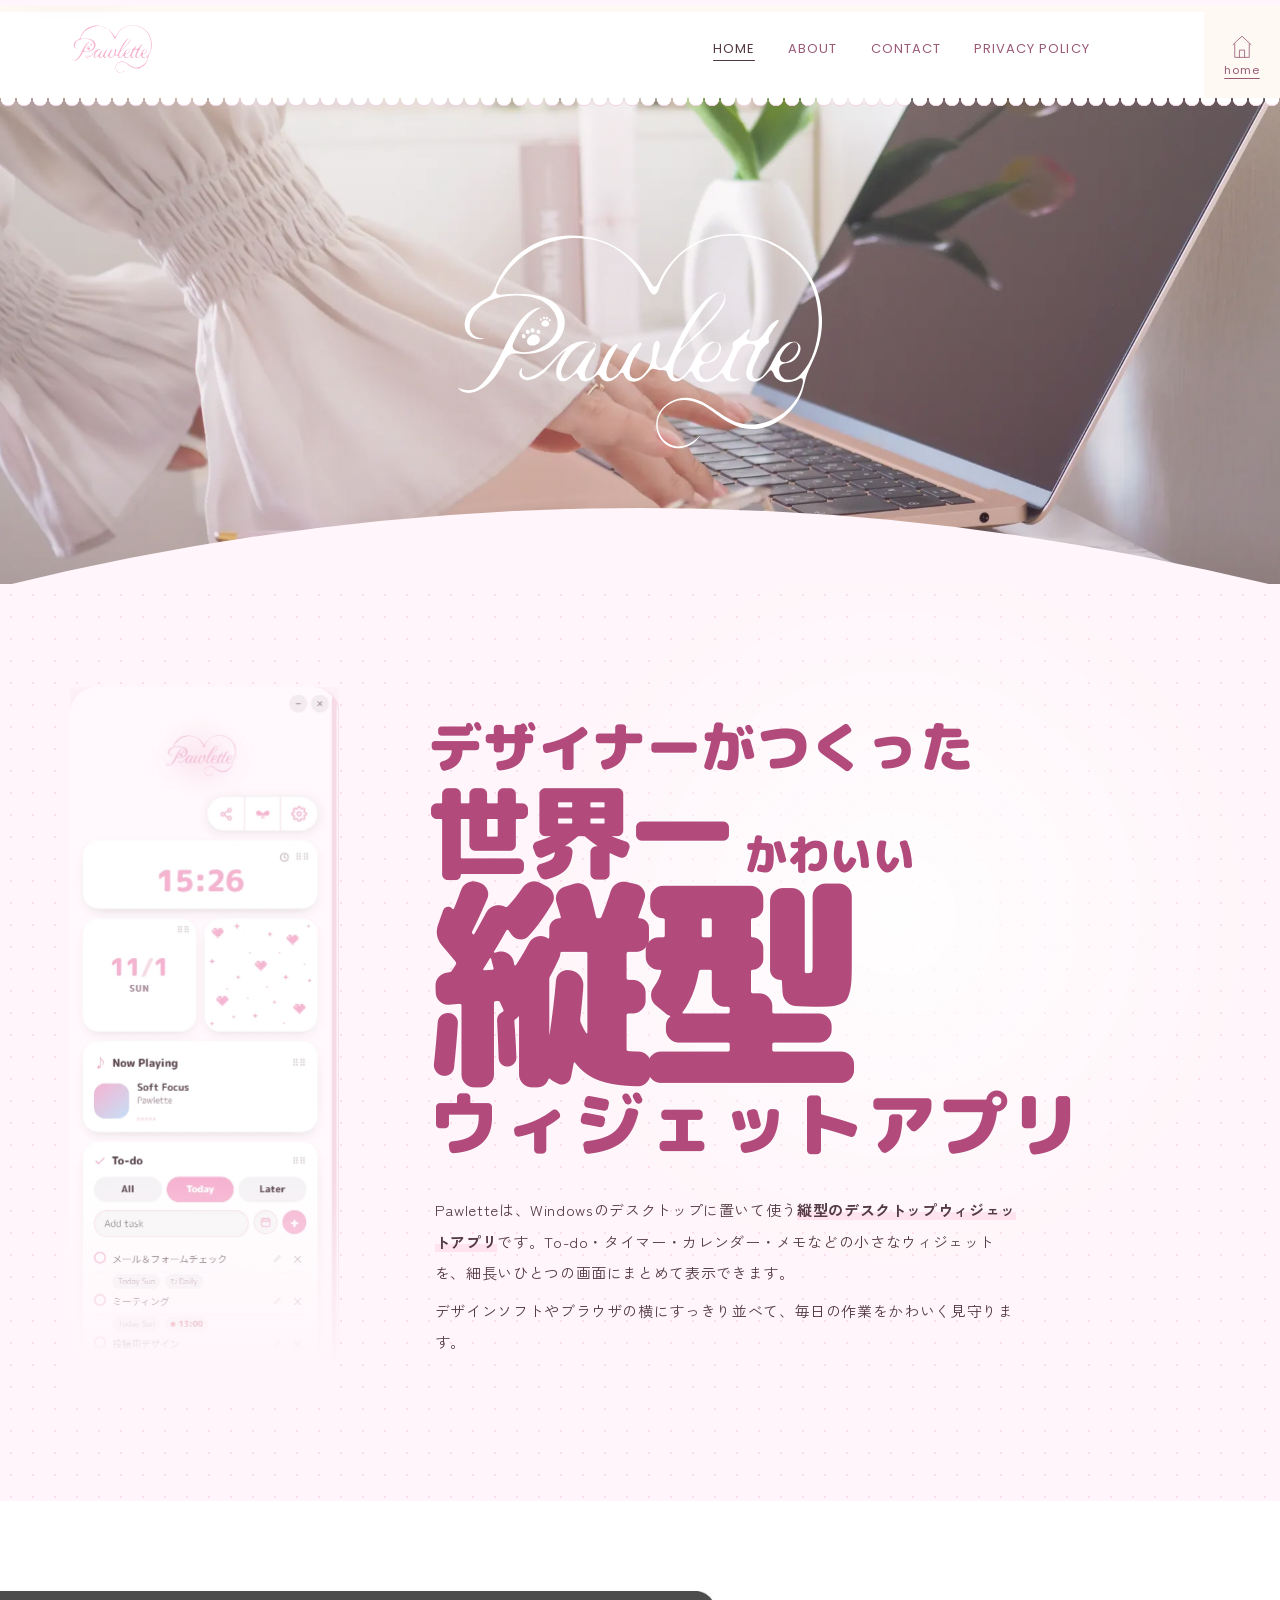
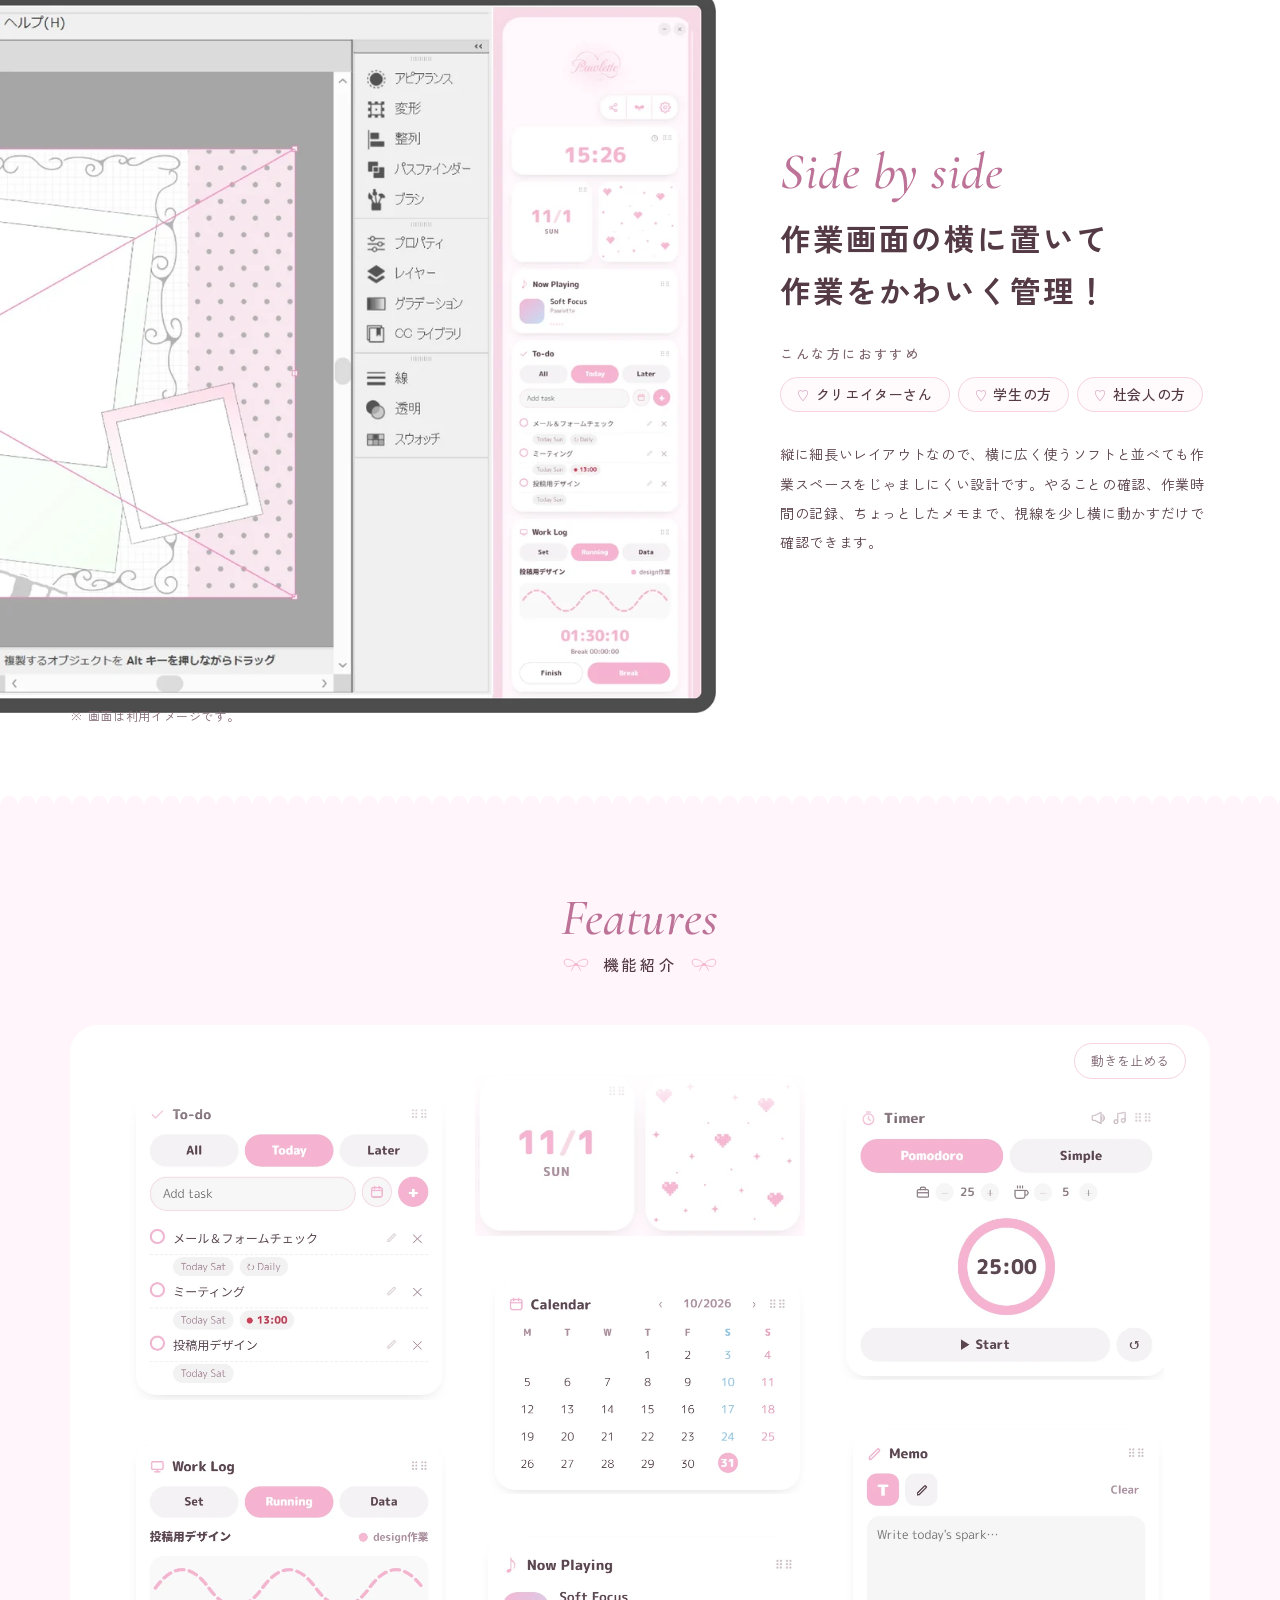
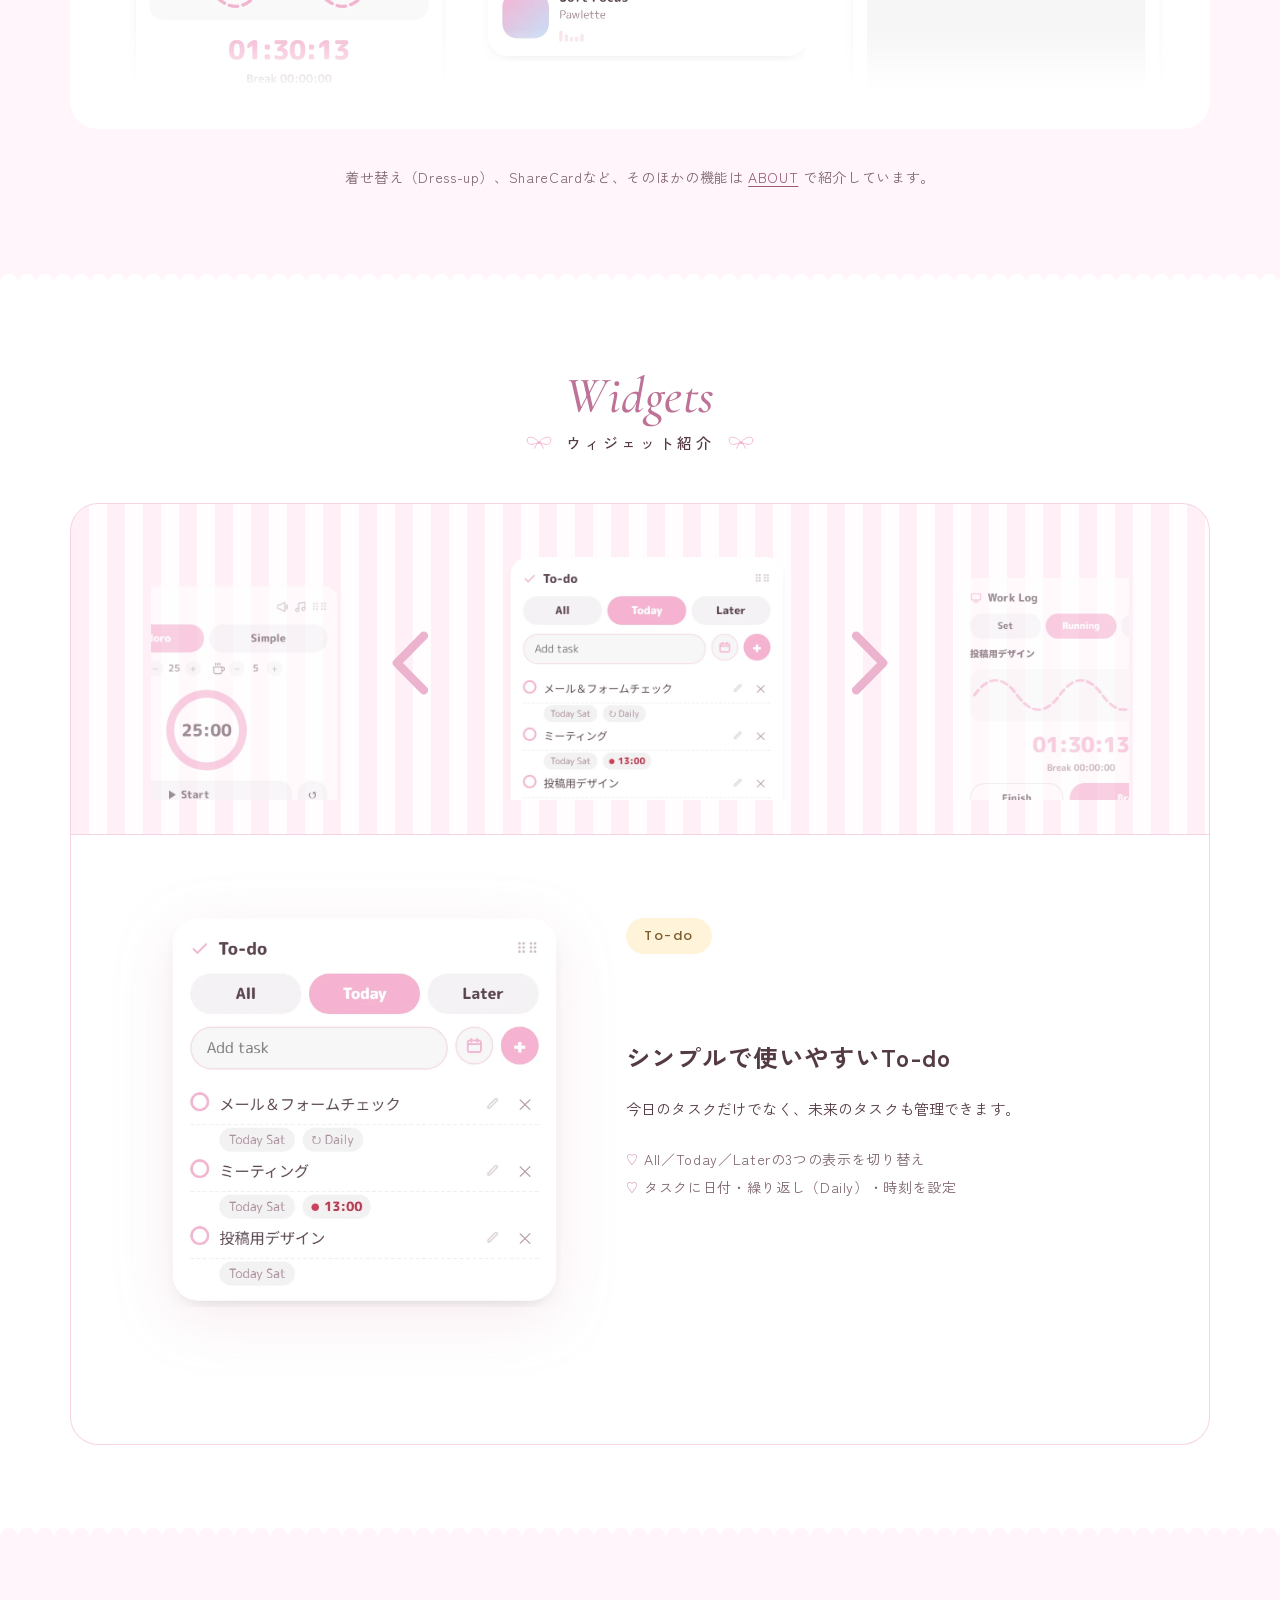
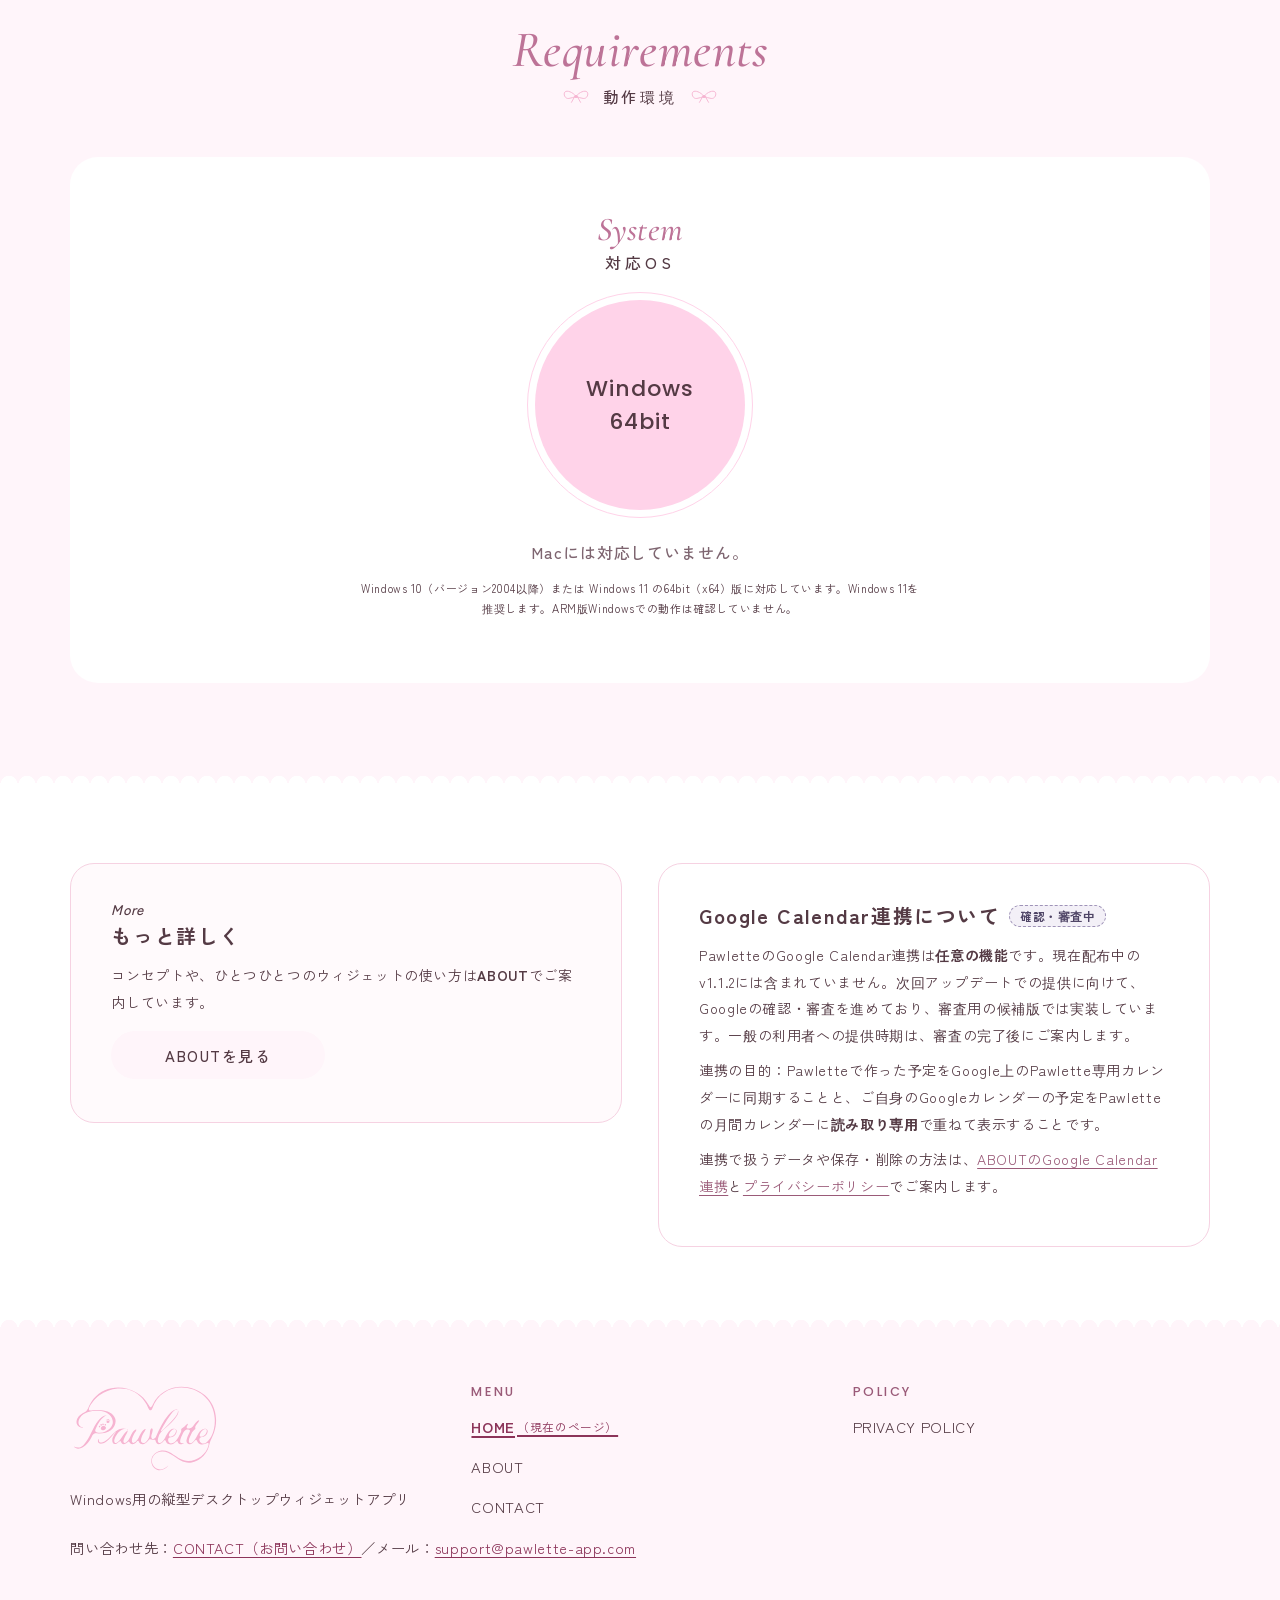
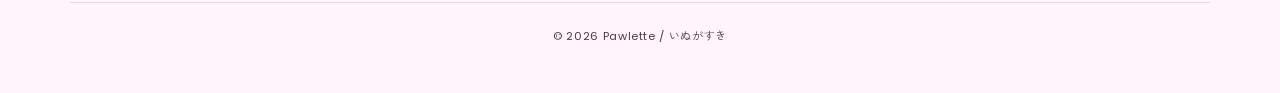
==== index.html @ d0cc7141 "Publish Pawlette official website (review-only pages)" ====
<!DOCTYPE html>
<html lang="ja">
<head>
  <meta charset="UTF-8">
  <meta name="viewport" content="width=device-width, initial-scale=1">
  <title>Pawlette｜デザイナーがつくった縦型デスクトップウィジェットアプリ</title>
  <link rel="canonical" href="https://pawlette-app.com/">
  <meta name="description" content="Pawlette（Windows用）は、To-do・タイマー・カレンダー・メモなどのウィジェットを縦長の画面にまとめて、作業画面の横に置いて使えるかわいいデスクトップウィジェットアプリです。">
  <meta name="theme-color" content="#fff0f6">
  <meta property="og:site_name" content="Pawlette">
  <meta property="og:type" content="website">
  <meta property="og:title" content="Pawlette｜デザイナーがつくった縦型デスクトップウィジェットアプリ">
  <meta property="og:description" content="Pawlette（Windows用）は、To-do・タイマー・カレンダー・メモなどのウィジェットを縦長の画面にまとめて、作業画面の横に置いて使えるかわいいデスクトップウィジェットアプリです。">
  <meta property="og:url" content="https://pawlette-app.com/">
  <meta property="og:image" content="https://pawlette-app.com/assets/img/ogp.jpg">
  <meta name="twitter:image" content="https://pawlette-app.com/assets/img/ogp.jpg">
  <meta property="og:locale" content="ja_JP">
  <meta name="twitter:card" content="summary_large_image">
  <link rel="icon" href="favicon.ico" sizes="any">
  <link rel="icon" href="favicon-32.png" type="image/png" sizes="32x32">
  <link rel="apple-touch-icon" href="apple-touch-icon.png">
  <link rel="stylesheet" href="assets/css/style.css">
  <script>document.documentElement.classList.add("js");</script>
  <script src="assets/js/main.js" defer></script>
  <link rel="preload" href="assets/fonts/MPLUSRounded1c-Black-subset.woff2" as="font" type="font/woff2" crossorigin>
  <link rel="stylesheet" href="assets/css/home.css">
  <link rel="stylesheet" href="assets/css/home-polished.css">
  <link rel="stylesheet" href="assets/css/home-atelier.css">
  <script src="assets/js/home.js" defer></script>
  <link rel="stylesheet" href="assets/css/review-overrides.css">
</head>
<body class="home">
  <div class="home-root">
  <a class="skip-link" href="#main">本文へ移動</a>
  <header class="hd">
    <div class="hd-band" aria-hidden="true"></div>
    <div class="hd-bar">
      <a class="hd-logo" href="index.html"><img src="assets/brand/pawlette-logo.svg" width="66" height="40" alt="Pawlette ホーム"></a>
      <button class="nav-toggle" type="button" aria-expanded="false" aria-controls="global-nav">
        <span class="nav-toggle-bars" aria-hidden="true"><span></span><span></span><span></span></span>
        <span class="nav-toggle-label">MENU</span>
      </button>
      <nav class="global-nav" id="global-nav" aria-label="メインメニュー">
        <ul>
            <li><a href="index.html" aria-current="page">HOME</a></li>
            <li><a href="about.html">ABOUT</a></li>
            <li><a href="contact.html">CONTACT</a></li>
            <li><a href="privacy.html">PRIVACY POLICY</a></li>
        </ul>
      </nav>
    </div>
    <div class="hd-icons">
      <a class="hd-icon hd-icon--home" href="index.html" aria-current="page"><svg viewBox="0 0 58 46" aria-hidden="true" focusable="false"><path fill="none" stroke="currentColor" stroke-width="1.6" stroke-linejoin="round" d="M11 20L29 3l18 17M15 17v27h28V17"/><path fill="none" stroke="currentColor" stroke-width="1.6" d="M24 44V30h10v14"/></svg><span>home</span></a>
    </div>
  </header>
  <main id="main">
    <section class="h-hero" aria-labelledby="hero-title">
      <div class="h-hero-photo">
        <picture>
          <source type="image/webp" srcset="assets/img/hero-960.webp 960w, assets/img/hero-1920.webp 1920w" sizes="(max-width: 860px) 104vw, 103vw">
          <img src="assets/img/hero-1920.webp" width="1920" height="1440" alt="" fetchpriority="high">
        </picture>
      </div>
      <h1 class="h-hero-logo" id="hero-title"><img src="assets/brand/pawlette-logo-white.svg" width="463" height="282" alt="Pawlette"></h1>
    </section>

    <section class="h-intro" aria-labelledby="intro-title">
      <svg class="h-arc" viewBox="0 0 1440 80" preserveAspectRatio="none" aria-hidden="true" focusable="false"><path fill="currentColor" d="M0 80Q720 -80 1440 80Z"/></svg>
      <h2 class="h-catch halo" id="intro-title">
        <span class="l1">デザイナーがつくった</span>
        <span class="l2">世界一<span class="s">かわいい</span></span>
        <span class="l3">縦型</span>
        <span class="l4">ウィジェットアプリ</span>
      </h2>
      <div class="h-lead">
        <p>Pawletteは、Windowsのデスクトップに置いて使う<strong>縦型のデスクトップウィジェットアプリ</strong>です。To-do・タイマー・カレンダー・メモなどの小さなウィジェットを、細長いひとつの画面にまとめて表示できます。</p>
        <p>デザインソフトやブラウザの横にすっきり並べて、毎日の作業をかわいく見守ります。</p>
      </div>
      <figure class="h-card">
        <img src="assets/ui/pawlette-window.webp" width="539" height="2923" alt="Pawletteの画面全体。上から時計、日付、Now Playing、To-do、Work Log、Healing Scene、Timer、Calendarのウィジェットが縦に並んでいる" decoding="async">
      </figure>
    </section>

    <section class="h-usage" aria-labelledby="usage-title">
      <figure class="h-demo">
        <picture>
          <source type="image/webp" srcset="assets/img/demo-900.webp 900w, assets/img/demo-1600.webp 1600w" sizes="(max-width: 860px) 100vw, 58vw">
          <img src="assets/img/demo-900.webp" width="900" height="907" alt="利用イメージ：デザインソフトの作業画面の右横に、縦長のPawletteを並べて表示している様子" loading="lazy" decoding="async">
        </picture>
      </figure>
      <p class="h-usage-caption">※ 画面は利用イメージです。</p>
      <div class="h-usage-text">
        <p class="sec-en sec-en--left" aria-hidden="true">Side by side</p>
        <h2 class="h-usage-title" id="usage-title"><span class="nw">作業画面の横に</span><span class="nw">置いて</span><br><span class="nw">作業をかわいく</span><span class="nw">管理！</span></h2>
        <div class="h-reco">
          <h3>こんな方におすすめ</h3>
          <ul>
            <li><span aria-hidden="true">♡</span>クリエイターさん</li>
            <li><span aria-hidden="true">♡</span>学生の方</li>
            <li><span aria-hidden="true">♡</span>社会人の方</li>
          </ul>
        </div>
        <p class="h-usage-note">縦に細長いレイアウトなので、横に広く使うソフトと並べても作業スペースをじゃましにくい設計です。やることの確認、作業時間の記録、ちょっとしたメモまで、視線を少し横に動かすだけで確認できます。</p>
      </div>
    </section>

    <section class="h-feat" aria-labelledby="features-title">
      <div class="sec-head"><p class="sec-en" aria-hidden="true">Features</p><h2 class="sec-ja" id="features-title"><svg class="bow" viewBox="0 0 40 22" aria-hidden="true" focusable="false"><path d="M20 11C15 4 6 1 3 4s0 11 6 10c4-.6 8-2 11-3zm0 0c5-7 14-10 17-7s0 11-6 10c-4-.6-8-2-11-3z" fill="none" stroke="currentColor" stroke-width="1.4" stroke-linejoin="round"/><path d="M18 11l-5 9M22 11l5 9" fill="none" stroke="currentColor" stroke-width="1.4" stroke-linecap="round"/><circle cx="20" cy="11" r="2.4" fill="currentColor"/></svg>機能紹介<svg class="bow" viewBox="0 0 40 22" aria-hidden="true" focusable="false"><path d="M20 11C15 4 6 1 3 4s0 11 6 10c4-.6 8-2 11-3zm0 0c5-7 14-10 17-7s0 11-6 10c-4-.6-8-2-11-3z" fill="none" stroke="currentColor" stroke-width="1.4" stroke-linejoin="round"/><path d="M18 11l-5 9M22 11l5 9" fill="none" stroke="currentColor" stroke-width="1.4" stroke-linecap="round"/><circle cx="20" cy="11" r="2.4" fill="currentColor"/></svg></h2></div>
      <div class="h-flow" data-flow>
        <button class="h-flow-toggle" type="button" aria-pressed="false" data-flow-toggle>動きを止める</button>
        <div class="h-flow-cols">
          <div class="h-flow-col h-flow-col--1" data-dir="up"><ul class="h-flow-track"><li><img src="assets/ui/todo.webp" width="656" height="654" alt="To-do：今日のタスクも、先の予定のタスクもまとめて管理。All・Today・Laterの切り替えとタスク一覧" loading="lazy" decoding="async"></li><li><img src="assets/ui/work-log-running.webp" width="656" height="660" alt="Work Log：作業時間と休憩時間を記録。作業名と経過時間の表示" loading="lazy" decoding="async"></li><li><img src="assets/ui/clock.webp" width="656" height="220" alt="Clock：大きな文字で見やすい時計。15:26の時刻表示" loading="lazy" decoding="async"></li><li aria-hidden="true"><img src="assets/ui/todo.webp" width="656" height="654" alt="" loading="lazy" decoding="async"></li><li aria-hidden="true"><img src="assets/ui/work-log-running.webp" width="656" height="660" alt="" loading="lazy" decoding="async"></li><li aria-hidden="true"><img src="assets/ui/clock.webp" width="656" height="220" alt="" loading="lazy" decoding="async"></li></ul></div>
          <div class="h-flow-col h-flow-col--2" data-dir="down"><ul class="h-flow-track"><li><img src="assets/ui/date-hearts.webp" width="484" height="242" alt="Photo：お気に入りの画像を飾れます。日付ウィジェットと、ハート柄の画像を飾ったPhotoウィジェット" loading="lazy" decoding="async"></li><li><img src="assets/ui/calendar.webp" width="656" height="468" alt="Calendar：月のカレンダーをひと目で確認。月表示のカレンダー" loading="lazy" decoding="async"></li><li><img src="assets/ui/now-playing.webp" width="626" height="276" alt="Now Playing：再生中の曲の情報を表示。曲名とアーティスト名の表示" loading="lazy" decoding="async"></li><li><img src="assets/ui/healing-scene.webp" width="626" height="268" alt="Healing Scene：眺めてほっとできる、癒しのシーン" loading="lazy" decoding="async"></li><li aria-hidden="true"><img src="assets/ui/date-hearts.webp" width="484" height="242" alt="" loading="lazy" decoding="async"></li><li aria-hidden="true"><img src="assets/ui/calendar.webp" width="656" height="468" alt="" loading="lazy" decoding="async"></li><li aria-hidden="true"><img src="assets/ui/now-playing.webp" width="626" height="276" alt="" loading="lazy" decoding="async"></li><li aria-hidden="true"><img src="assets/ui/healing-scene.webp" width="626" height="268" alt="" loading="lazy" decoding="async"></li></ul></div>
          <div class="h-flow-col h-flow-col--3" data-dir="up"><ul class="h-flow-track"><li><img src="assets/ui/timer.webp" width="626" height="586" alt="Timer：PomodoroとSimpleの2つのモードで集中をサポート。25:00の表示" loading="lazy" decoding="async"></li><li><img src="assets/ui/memo.webp" width="656" height="628" alt="Memo：思いついたことをすぐに書き留められます。テキストとペンの切り替えボタン" loading="lazy" decoding="async"></li><li><img src="assets/ui/half-calendar-photo.webp" width="656" height="342" alt="日付ウィジェットと、写真を追加する前のPhotoウィジェット" loading="lazy" decoding="async"></li><li aria-hidden="true"><img src="assets/ui/timer.webp" width="626" height="586" alt="" loading="lazy" decoding="async"></li><li aria-hidden="true"><img src="assets/ui/memo.webp" width="656" height="628" alt="" loading="lazy" decoding="async"></li><li aria-hidden="true"><img src="assets/ui/half-calendar-photo.webp" width="656" height="342" alt="" loading="lazy" decoding="async"></li></ul></div>
        </div>
      </div>
      <p class="h-feat-note">着せ替え（Dress-up）、ShareCardなど、そのほかの機能は <a href="about.html#functions">ABOUT</a> で紹介しています。</p>
    </section>

    <section class="h-show" aria-labelledby="widgets-title">
      <div class="sec-head"><p class="sec-en" aria-hidden="true">Widgets</p><h2 class="sec-ja" id="widgets-title"><svg class="bow" viewBox="0 0 40 22" aria-hidden="true" focusable="false"><path d="M20 11C15 4 6 1 3 4s0 11 6 10c4-.6 8-2 11-3zm0 0c5-7 14-10 17-7s0 11-6 10c-4-.6-8-2-11-3z" fill="none" stroke="currentColor" stroke-width="1.4" stroke-linejoin="round"/><path d="M18 11l-5 9M22 11l5 9" fill="none" stroke="currentColor" stroke-width="1.4" stroke-linecap="round"/><circle cx="20" cy="11" r="2.4" fill="currentColor"/></svg>ウィジェット紹介<svg class="bow" viewBox="0 0 40 22" aria-hidden="true" focusable="false"><path d="M20 11C15 4 6 1 3 4s0 11 6 10c4-.6 8-2 11-3zm0 0c5-7 14-10 17-7s0 11-6 10c-4-.6-8-2-11-3z" fill="none" stroke="currentColor" stroke-width="1.4" stroke-linejoin="round"/><path d="M18 11l-5 9M22 11l5 9" fill="none" stroke="currentColor" stroke-width="1.4" stroke-linecap="round"/><circle cx="20" cy="11" r="2.4" fill="currentColor"/></svg></h2></div>
      <div class="h-show-panel" data-showcase role="region" aria-roledescription="カルーセル" aria-label="ウィジェットの詳しい紹介">
        <div class="h-show-lower" aria-hidden="true"></div>
        <div class="h-show-row">
          <div class="h-show-window" aria-hidden="true">
            <figure class="h-show-thumb h-show-thumb--prev"><img src="assets/ui/timer.webp" width="626" height="586" alt="" decoding="async"></figure>
            <figure class="h-show-thumb h-show-thumb--cur"><img src="assets/ui/todo.webp" width="656" height="654" alt="" decoding="async"></figure>
            <figure class="h-show-thumb h-show-thumb--next"><img src="assets/ui/work-log-running.webp" width="656" height="660" alt="" decoding="async"></figure>
          </div>
          <button class="h-show-arrow h-show-arrow--prev" type="button" data-showcase-prev aria-label="前のウィジェット" aria-controls="h-show-slides"><svg viewBox="0 0 104 170" aria-hidden="true" focusable="false"><path fill="none" stroke="currentColor" stroke-width="22" stroke-linecap="round" stroke-linejoin="round" d="M88 14L18 85l70 71"/></svg></button>
          <button class="h-show-arrow h-show-arrow--next" type="button" data-showcase-next aria-label="次のウィジェット" aria-controls="h-show-slides"><svg viewBox="0 0 104 170" aria-hidden="true" focusable="false"><path fill="none" stroke="currentColor" stroke-width="22" stroke-linecap="round" stroke-linejoin="round" d="M16 14l70 71-70 71"/></svg></button>
        </div>
        <p class="visually-hidden h-show-status" aria-live="polite"></p>
        <ul class="h-show-slides" id="h-show-slides">
            <li class="h-show-slide" id="slide-todo" data-img="assets/ui/todo.webp" data-w="656" data-h="654" aria-roledescription="スライド" aria-label="1 / 5：To-do">
              <figure><img src="assets/ui/todo.webp" width="656" height="654" alt="To-doウィジェット。「メール＆フォームチェック」「ミーティング」「投稿用デザイン」のタスクが並び、日付・繰り返し・時刻のタグが付いている" loading="lazy" decoding="async"></figure>
              <p class="h-show-label">To-do</p>
              <div class="h-show-text">
                <h3>シンプルで使いやすい<span class="nw">To-do</span></h3>
                <p class="lead2">今日のタスクだけでなく、未来のタスクも管理できます。</p>
                  <div class="sub"><ul><li>All／Today／Laterの3つの表示を切り替え</li><li>タスクに日付・繰り返し（Daily）・時刻を設定</li></ul></div>
              </div>
            </li>
            <li class="h-show-slide" id="slide-work-log-running" data-img="assets/ui/work-log-running.webp" data-w="656" data-h="660" aria-roledescription="スライド" aria-label="2 / 5：Work Log">
              <figure><img src="assets/ui/work-log-running.webp" width="656" height="660" alt="Work Logウィジェット。「投稿用デザイン」の作業中で、01:30:10の経過時間とFinish・Breakボタンが表示されている" loading="lazy" decoding="async"></figure>
              <p class="h-show-label">Work Log</p>
              <div class="h-show-text">
                <h3>がんばった時間が見える<span class="nw">Work Log</span></h3>
                <p class="lead2">作業名を決めて計測をスタート。作業時間と休憩時間を記録できます。</p>
                  <div class="sub"><ul><li>Set／Running／Dataの3つのタブ</li><li>休憩（Break）と終了（Finish）をワンタップで</li></ul></div>
              </div>
            </li>
            <li class="h-show-slide" id="slide-memo" data-img="assets/ui/memo.webp" data-w="656" data-h="628" aria-roledescription="スライド" aria-label="3 / 5：Memo">
              <figure><img src="assets/ui/memo.webp" width="656" height="628" alt="Memoウィジェット。テキスト入力欄と、テキスト・ペンの切り替えボタン" loading="lazy" decoding="async"></figure>
              <p class="h-show-label">Memo</p>
              <div class="h-show-text">
                <h3>ひらめきを逃さない<span class="nw">Memo</span></h3>
                <p class="lead2">テキストでのメモと、手描きのメモを切り替えて使えます。</p>
              </div>
            </li>
            <li class="h-show-slide" id="slide-now-playing" data-img="assets/ui/now-playing.webp" data-w="626" data-h="276" aria-roledescription="スライド" aria-label="4 / 5：Now Playing">
              <figure><img src="assets/ui/now-playing.webp" width="626" height="276" alt="Now Playingウィジェット。曲名「Soft Focus」とアーティスト名の表示" loading="lazy" decoding="async"></figure>
              <p class="h-show-label">Now Playing</p>
              <div class="h-show-text">
                <h3>作業中の音楽をそっと表示</h3>
                <p class="lead2">再生中の曲名やアーティスト名を表示します。</p>
                  <div class="sub"><p>Windowsのメディア再生情報（システムのメディアコントロール）を通じて、再生中の曲名・アーティスト名などを表示します。対応するかどうかは、再生アプリ側がWindowsにその情報を提供しているかによります（特定のアプリでの動作は保証しません）。</p></div>
              </div>
            </li>
            <li class="h-show-slide" id="slide-timer" data-img="assets/ui/timer.webp" data-w="626" data-h="586" aria-roledescription="スライド" aria-label="5 / 5：Timer">
              <figure><img src="assets/ui/timer.webp" width="626" height="586" alt="Timerウィジェット。Pomodoroモードで作業25分・休憩5分が設定され、25:00と表示されている" loading="lazy" decoding="async"></figure>
              <p class="h-show-label">Timer</p>
              <div class="h-show-text">
                <h3>集中と休憩のリズムをつくる<span class="nw">Timer</span></h3>
                <p class="lead2">PomodoroとSimpleの2つのモードを用意しています。</p>
                  <div class="sub"><ul><li>Pomodoroモードでは作業時間と休憩時間を設定</li><li>円形の表示で残り時間がひと目で分かります</li></ul></div>
              </div>
            </li>
        </ul>
      </div>
    </section>

    <section class="h-buy" aria-labelledby="buy-title">
      <div class="sec-head"><p class="sec-en" aria-hidden="true">Requirements</p><h2 class="sec-ja" id="buy-title"><svg class="bow" viewBox="0 0 40 22" aria-hidden="true" focusable="false"><path d="M20 11C15 4 6 1 3 4s0 11 6 10c4-.6 8-2 11-3zm0 0c5-7 14-10 17-7s0 11-6 10c-4-.6-8-2-11-3z" fill="none" stroke="currentColor" stroke-width="1.4" stroke-linejoin="round"/><path d="M18 11l-5 9M22 11l5 9" fill="none" stroke="currentColor" stroke-width="1.4" stroke-linecap="round"/><circle cx="20" cy="11" r="2.4" fill="currentColor"/></svg>動作環境<svg class="bow" viewBox="0 0 40 22" aria-hidden="true" focusable="false"><path d="M20 11C15 4 6 1 3 4s0 11 6 10c4-.6 8-2 11-3zm0 0c5-7 14-10 17-7s0 11-6 10c-4-.6-8-2-11-3z" fill="none" stroke="currentColor" stroke-width="1.4" stroke-linejoin="round"/><path d="M18 11l-5 9M22 11l5 9" fill="none" stroke="currentColor" stroke-width="1.4" stroke-linecap="round"/><circle cx="20" cy="11" r="2.4" fill="currentColor"/></svg></h2></div>
      <div class="h-buy-card h-buy-card--single">
        <div class="h-buy-col h-buy-col--os">
          <p class="sec-en sec-en--sm" aria-hidden="true">System</p>
          <h3>対応OS</h3>
          <p class="h-buy-circle halo"><span class="os">Windows<br>64bit</span></p>
          <p class="h-buy-note">Macには対応していません。</p>
          <p class="h-buy-check">Windows 10（バージョン2004以降）または Windows 11 の64bit（x64）版に対応しています。Windows 11を推奨します。ARM版Windowsでの動作は確認していません。</p>
        </div>
        </div>
    </section>

    <section class="h-more" aria-label="Pawletteについてのご案内">
      <div class="h-more-inner">
        <div>
          <p class="sec-en sec-en--left sec-en--sm" aria-hidden="true">More</p>
          <h2>もっと詳しく</h2>
          <p>コンセプトや、ひとつひとつのウィジェットの使い方は<strong>ABOUT</strong>でご案内しています。</p>
          <div class="h-more-links">
            <a class="h-more-btn" href="about.html">ABOUTを見る</a>
          </div>
        </div>
        <div class="h-more-gcal">
          <h2 id="gcal-home-title">Google Calendar連携について <span class="status status--planned" data-gs="index-status">確認・審査中</span></h2>
          <p data-gs="index-intro">PawletteのGoogle Calendar連携は<strong>任意の機能</strong>です。現在配布中のv1.1.2には含まれていません。次回アップデートでの提供に向けて、Googleの確認・審査を進めており、審査用の候補版では実装しています。一般の利用者への提供時期は、審査の完了後にご案内します。</p>
          <p>連携の目的：Pawletteで作った予定をGoogle上のPawlette専用カレンダーに同期することと、ご自身のGoogleカレンダーの予定をPawletteの月間カレンダーに<strong>読み取り専用</strong>で重ねて表示することです。</p>
          <p>連携で扱うデータや保存・削除の方法は、<a href="about.html#google-calendar">ABOUTのGoogle Calendar連携</a>と<a href="privacy.html#google-data">プライバシーポリシー</a>でご案内します。</p>
        </div>
      </div>
    </section>
  </main>
  </div>
  <footer class="site-footer">
    <div class="container">
      <div class="footer-grid">
        <div class="footer-brand">
          <img src="assets/brand/pawlette-logo.svg" width="150" height="91" alt="Pawlette">
          <p>Windows用の縦型デスクトップウィジェットアプリ</p>
        </div>
        <div class="footer-nav">
          <nav aria-label="フッターメニュー">
            <h2>MENU</h2>
            <ul>
            <li><a href="index.html" aria-current="page">HOME</a></li>
            <li><a href="about.html">ABOUT</a></li>
            <li><a href="contact.html">CONTACT</a></li>
            </ul>
          </nav>
          <nav aria-label="規約・ポリシー">
            <h2>POLICY</h2>
            <ul>
            <li><a href="privacy.html">PRIVACY POLICY</a></li>
            </ul>
          </nav>
        </div>
      </div>
      <p class="footer-contact">問い合わせ先：<a href="contact.html">CONTACT（お問い合わせ）</a>／メール：<a href="mailto:support@pawlette-app.com">support@pawlette-app.com</a></p>
      <p class="copyright"><small>&copy; 2026 Pawlette / いぬがすき</small></p>
    </div>
  </footer>
</body>
</html>
---- assets/css/style.css ----
/* =========================================================
   Pawlette Official Site — 共通スタイル
   淡いピンク × 白 / 丸み / 控えめなストライプ・ハート・リボン
   ========================================================= */

:root {
  /* カラー（文字に使う色はすべて背景とのコントラスト 4.5:1 以上） */
  --c-white: #ffffff;
  --c-pink-50: #fff8fb;
  --c-pink-100: #fff0f6;
  --c-pink-150: #ffe6f0;
  --c-pink-200: #fcd9e8;
  --c-pink-300: #f6b4d1;   /* ロゴ色（装飾のみ） */
  --c-pink-400: #ec98be;   /* 装飾のみ */
  --c-pink-600: #b64f80;   /* ボタン背景（白文字 4.75:1） */
  --c-pink-700: #a8436f;   /* アクセント文字 */
  --c-pink-800: #8c3459;
  --c-text: #4a3b42;
  --c-text-sub: #6b5560;
  --c-line: #f3cfe0;
  --c-focus: #7a2c52;
  --c-check-bg: #fffbe8;
  --c-check-line: #d9b44a;
  --c-check-text: #6a5200;

  /* 形 */
  --radius-s: 12px;
  --radius-m: 20px;
  --radius-l: 32px;
  --radius-pill: 999px;
  --shadow-soft: 0 10px 30px rgba(214, 120, 160, 0.14);
  --shadow-card: 0 6px 18px rgba(214, 120, 160, 0.12);

  /* 文字 */
  --font-base: "Hiragino Maru Gothic ProN", "Hiragino Sans", "BIZ UDPGothic",
    "Yu Gothic UI", "Yu Gothic", "Meiryo", system-ui, sans-serif;
  --font-en: "Quicksand", "Nunito", "Varela Round", var(--font-base);

  /* レイアウト */
  --container: 1120px;
  --gutter: clamp(16px, 4vw, 40px);
  --header-h: 68px;

  /* 装飾パターン */
  --stripe: repeating-linear-gradient(
    -45deg,
    var(--c-pink-100) 0 14px,
    var(--c-white) 14px 28px
  );
}

/* ---------- リセット ---------- */
*,
*::before,
*::after { box-sizing: border-box; }

html {
  -webkit-text-size-adjust: 100%;
  text-size-adjust: 100%;
  scroll-behavior: smooth;
  scroll-padding-top: calc(var(--header-h) + 12px);
}

body {
  margin: 0;
  font-family: var(--font-base);
  font-size: 1rem;
  line-height: 1.85;
  color: var(--c-text);
  background: var(--c-pink-50);
  overflow-x: hidden;
  letter-spacing: 0.02em;
}

img, svg { max-width: 100%; height: auto; display: block; }
h1, h2, h3, h4 { line-height: 1.4; margin: 0 0 0.6em; }
p { margin: 0 0 1em; }
ul, ol { margin: 0 0 1em; padding-left: 1.4em; }
a { color: var(--c-pink-700); text-underline-offset: 0.18em; }
a:hover { color: var(--c-pink-800); }
button { font: inherit; }

:focus-visible {
  outline: 3px solid var(--c-focus);
  outline-offset: 3px;
  border-radius: 6px;
}

.visually-hidden {
  position: absolute !important;
  width: 1px; height: 1px;
  padding: 0; margin: -1px;
  overflow: hidden; clip: rect(0 0 0 0);
  white-space: nowrap; border: 0;
}

.skip-link {
  position: absolute;
  left: 12px; top: -60px;
  z-index: 1000;
  padding: 10px 18px;
  background: var(--c-white);
  color: var(--c-pink-800);
  border-radius: var(--radius-pill);
  box-shadow: var(--shadow-card);
  font-weight: 700;
}
.skip-link:focus { top: 12px; }

.container {
  width: min(100% - var(--gutter) * 2, var(--container));
  margin-inline: auto;
}

/* ---------- ヘッダー ---------- */
.site-header {
  position: sticky;
  top: 0;
  z-index: 100;
  background: rgba(255, 255, 255, 0.92);
  backdrop-filter: blur(8px);
  -webkit-backdrop-filter: blur(8px);
  border-bottom: 1px solid var(--c-line);
}
.site-header::before {
  /* 上端の細いストライプ */
  content: "";
  display: block;
  height: 6px;
  background: repeating-linear-gradient(90deg, var(--c-pink-200) 0 10px, var(--c-pink-100) 10px 20px);
}
.header-inner {
  display: flex;
  align-items: center;
  justify-content: space-between;
  gap: 16px;
  min-height: var(--header-h);
}
.site-logo { display: inline-flex; align-items: center; padding: 4px; border-radius: 10px; }
.site-logo img { width: 116px; height: auto; }

.nav-toggle {
  display: none;
  align-items: center;
  gap: 8px;
  min-width: 48px;
  min-height: 48px;
  padding: 0 16px;
  border: 1.5px solid var(--c-pink-300);
  border-radius: var(--radius-pill);
  background: var(--c-white);
  color: var(--c-pink-800);
  font-family: var(--font-en);
  font-weight: 700;
  font-size: 0.85rem;
  letter-spacing: 0.1em;
  cursor: pointer;
}
.nav-toggle-bars { position: relative; width: 18px; height: 12px; }
.nav-toggle-bars span {
  position: absolute; left: 0; width: 100%; height: 2px;
  background: currentColor; border-radius: 2px;
  transition: transform 0.2s ease, opacity 0.2s ease;
}
.nav-toggle-bars span:nth-child(1) { top: 0; }
.nav-toggle-bars span:nth-child(2) { top: 5px; }
.nav-toggle-bars span:nth-child(3) { top: 10px; }
.nav-toggle[aria-expanded="true"] .nav-toggle-bars span:nth-child(1) { transform: translateY(5px) rotate(45deg); }
.nav-toggle[aria-expanded="true"] .nav-toggle-bars span:nth-child(2) { opacity: 0; }
.nav-toggle[aria-expanded="true"] .nav-toggle-bars span:nth-child(3) { transform: translateY(-5px) rotate(-45deg); }

.global-nav ul {
  display: flex;
  gap: 6px;
  list-style: none;
  margin: 0;
  padding: 0;
}
.global-nav a {
  position: relative;
  display: inline-flex;
  align-items: center;
  min-height: 44px;
  padding: 0 16px;
  border-radius: var(--radius-pill);
  font-family: var(--font-en);
  font-weight: 700;
  font-size: 0.9rem;
  letter-spacing: 0.12em;
  color: var(--c-text-sub);
  text-decoration: none;
}
.global-nav a:hover { background: var(--c-pink-100); color: var(--c-pink-800); }
.global-nav a[aria-current="page"] {
  background: var(--c-pink-100);
  color: var(--c-pink-800);
}
/* 現在位置：色だけでなく下線＋ハートでも示す */
.global-nav a[aria-current="page"]::after {
  content: "";
  position: absolute;
  left: 16px; right: 16px; bottom: 7px;
  height: 2px;
  border-radius: 2px;
  background: var(--c-pink-600);
}
.global-nav a[aria-current="page"]::before {
  content: "♥";
  margin-right: 6px;
  font-size: 0.7em;
  color: var(--c-pink-600);
}

@media (max-width: 860px) {
  .js .nav-toggle { display: inline-flex; }
  .js .global-nav {
    position: absolute;
    left: 0; right: 0; top: 100%;
    background: var(--c-white);
    border-bottom: 1px solid var(--c-line);
    box-shadow: 0 16px 24px rgba(214, 120, 160, 0.12);
    display: none;
  }
  .js .global-nav.is-open { display: block; }
  .js .global-nav ul {
    flex-direction: column;
    gap: 4px;
    padding: 12px var(--gutter) 20px;
  }
  .js .global-nav a { width: 100%; min-height: 52px; font-size: 1rem; }
  .js .global-nav a[aria-current="page"]::after { right: auto; width: 48px; }
  /* JSなしでも操作できるよう、折り返して表示 */
  html:not(.js) .header-inner { flex-wrap: wrap; padding-block: 8px; }
  html:not(.js) .global-nav ul { flex-wrap: wrap; }
}

/* ---------- 共通パーツ ---------- */
main { display: block; }

.section { padding-block: clamp(56px, 9vw, 112px); }
.section--white { background: var(--c-white); }
.section--pink { background: var(--c-pink-100); }
.section--stripe { background: var(--stripe); }

/* 見出しラベル（カンプのピル型見出し） */
.section-title {
  display: flex;
  flex-direction: column;
  align-items: center;
  gap: 10px;
  text-align: center;
  margin-bottom: clamp(32px, 5vw, 56px);
}
.section-title .en {
  font-family: var(--font-en);
  font-size: 0.8rem;
  font-weight: 700;
  letter-spacing: 0.3em;
  color: var(--c-pink-700);
}
.section-title h2,
.section-title h1 {
  display: inline-block;
  margin: 0;
  padding: 10px 40px;
  background: var(--c-white);
  border: 2px solid var(--c-pink-300);
  border-radius: var(--radius-pill);
  font-size: clamp(1.15rem, 2.4vw, 1.5rem);
  color: var(--c-pink-800);
  letter-spacing: 0.12em;
  box-shadow: 0 4px 0 var(--c-pink-150);
}
.section-title p { margin: 8px 0 0; color: var(--c-text-sub); max-width: 40em; }

/* ボタン */
.btn {
  display: inline-flex;
  align-items: center;
  justify-content: center;
  gap: 10px;
  min-height: 52px;
  padding: 12px 32px;
  border-radius: var(--radius-pill);
  border: 2px solid transparent;
  font-weight: 700;
  font-size: 1rem;
  letter-spacing: 0.06em;
  text-decoration: none;
  line-height: 1.4;
  text-align: center;
  transition: transform 0.15s ease, box-shadow 0.15s ease, background-color 0.15s ease;
}
.btn--primary {
  background: var(--c-pink-600);
  color: var(--c-white);
  box-shadow: 0 6px 0 var(--c-pink-800);
}
.btn--primary:hover { background: var(--c-pink-700); color: var(--c-white); transform: translateY(2px); box-shadow: 0 4px 0 var(--c-pink-800); }
.btn--ghost {
  background: var(--c-white);
  color: var(--c-pink-800);
  border-color: var(--c-pink-300);
}
.btn--ghost:hover { background: var(--c-pink-100); color: var(--c-pink-800); }
.btn .icon-ext { width: 1em; height: 1em; flex: none; }
.btn-row { display: flex; flex-wrap: wrap; gap: 16px; align-items: center; }
.btn-row--center { justify-content: center; }

.ext-note { font-size: 0.85rem; color: var(--c-text-sub); margin-top: 10px; }

/* カード */
.card {
  background: var(--c-white);
  border-radius: var(--radius-m);
  box-shadow: var(--shadow-card);
  padding: clamp(20px, 3vw, 32px);
}

/* 公開前確認欄（運営者が確認・入力する項目） */
.check-mark {
  display: inline;
  padding: 2px 8px;
  background: var(--c-check-bg);
  border: 1.5px dashed var(--c-check-line);
  border-radius: 8px;
  color: var(--c-check-text);
  font-weight: 700;
  font-size: 0.92em;
  box-decoration-break: clone;
  -webkit-box-decoration-break: clone;
}
.check-box {
  margin: 1em 0;
  padding: 14px 18px;
  background: var(--c-check-bg);
  border: 1.5px dashed var(--c-check-line);
  border-radius: var(--radius-s);
  color: var(--c-check-text);
}
.check-box > :last-child { margin-bottom: 0; }

/* 状態ラベル（色だけに頼らずテキストで示す） */
.status {
  display: inline-flex;
  align-items: center;
  gap: 4px;
  padding: 2px 10px;
  border-radius: var(--radius-pill);
  font-size: 0.78rem;
  font-weight: 700;
  letter-spacing: 0.04em;
  vertical-align: middle;
  white-space: nowrap;
}
.status--available { background: var(--c-pink-100); color: var(--c-pink-800); border: 1px solid var(--c-pink-300); }
.status--planned { background: #f3f0f7; color: #4f4566; border: 1px dashed #9f93b8; }

/* 小さなハート飾り */
.deco-heart { color: var(--c-pink-300); }

/* ---------- HOME：ヒーロー ---------- */
.hero {
  position: relative;
  overflow: hidden;
  background: var(--c-pink-100);
}
.hero-media {
  position: relative;
  height: clamp(320px, 52vw, 640px);
}
.hero-media > picture,
.hero-media > picture img {
  width: 100%;
  height: 100%;
}
.hero-media > picture img { object-fit: cover; object-position: 40% 50%; }
.hero-media::after {
  /* 白ロゴを読みやすくする薄いオーバーレイ */
  content: "";
  position: absolute;
  inset: 0;
  background:
    radial-gradient(ellipse at 50% 45%, rgba(150, 70, 110, 0.38), rgba(150, 70, 110, 0.12) 60%, rgba(150, 70, 110, 0.05));
}
.hero-logo {
  position: absolute;
  inset: 0;
  z-index: 1;
  display: grid;
  place-items: center;
  margin: 0;
}
.hero-logo img {
  width: min(64vw, 560px);
  filter: drop-shadow(0 2px 12px rgba(120, 40, 80, 0.35));
}
.hero-curve {
  position: absolute;
  left: 0; right: 0; bottom: -1px;
  z-index: 2;
  width: 100%;
  height: clamp(28px, 6vw, 72px);
  color: var(--c-pink-100);
}

/* ---------- HOME：紹介 ---------- */
.intro {
  background: var(--c-pink-100);
  padding-block: clamp(40px, 7vw, 88px) clamp(64px, 9vw, 120px);
}
.intro-grid {
  display: grid;
  grid-template-columns: minmax(200px, 300px) 1fr;
  gap: clamp(32px, 6vw, 88px);
  align-items: center;
}
.app-frame {
  position: relative;
  margin: 0;
  padding: 10px;
  border-radius: 34px;
  background: linear-gradient(180deg, #fff, var(--c-pink-150));
  box-shadow: var(--shadow-soft);
}
.app-frame img { border-radius: 26px; width: 100%; }
.app-frame--scroll {
  max-height: 640px;
  overflow: hidden;
}
.app-frame--scroll::after {
  content: "";
  position: absolute;
  left: 10px; right: 10px; bottom: 10px;
  height: 120px;
  border-radius: 0 0 26px 26px;
  background: linear-gradient(transparent, var(--c-pink-100));
  pointer-events: none;
}
.catch {
  margin: 0 0 24px;
  font-size: clamp(1.7rem, 4.6vw, 3.4rem);
  font-weight: 800;
  line-height: 1.35;
  color: var(--c-pink-800);
  letter-spacing: 0.04em;
  text-shadow: 0 2px 0 var(--c-white), 0 0 18px var(--c-white);
}
.catch .catch-line { display: block; }
.catch .catch-small { font-size: 0.62em; }
.catch .catch-big {
  font-size: 1.15em;
  background: linear-gradient(transparent 62%, var(--c-pink-200) 62%);
  padding-inline: 4px;
}
.lead { font-size: clamp(1rem, 1.6vw, 1.1rem); max-width: 34em; }

/* ---------- HOME：利用イメージ ---------- */
.usage-grid {
  display: grid;
  grid-template-columns: 1.25fr 1fr;
  gap: clamp(32px, 5vw, 72px);
  align-items: center;
}
.mock-screen {
  position: relative;
  border: 10px solid #3b3438;
  border-radius: 22px;
  background: #e9e6e8;
  aspect-ratio: 4 / 3;
  overflow: hidden;
  display: grid;
  grid-template-columns: 1fr 34%;
  box-shadow: var(--shadow-soft);
}
.mock-work {
  position: relative;
  display: grid;
  grid-template-rows: 22px 1fr;
  background: #f4f2f3;
}
.mock-menubar {
  background: #ffffff;
  border-bottom: 1px solid #ddd;
  display: flex;
  gap: 6px;
  align-items: center;
  padding-inline: 8px;
}
.mock-menubar span { width: 26px; height: 6px; border-radius: 3px; background: #d6d1d4; }
.mock-canvas {
  position: relative;
  margin: 8%;
  background:
    radial-gradient(circle, var(--c-pink-300) 1.6px, transparent 1.8px) 0 0 / 14px 14px,
    var(--c-white);
  border-radius: 4px;
  box-shadow: 0 2px 8px rgba(0, 0, 0, 0.08);
}
.mock-canvas::before,
.mock-canvas::after {
  content: "";
  position: absolute;
  border: 2px solid var(--c-pink-400);
  border-radius: 6px;
  background: rgba(255, 255, 255, 0.85);
}
.mock-canvas::before { left: 12%; top: 18%; width: 46%; height: 40%; transform: rotate(-6deg); }
.mock-canvas::after { right: 10%; bottom: 12%; width: 30%; height: 34%; transform: rotate(8deg); }
.mock-side {
  background: var(--c-pink-100);
  border-left: 1px solid var(--c-line);
  overflow: hidden;
  padding: 6px;
}
.mock-side img { width: 100%; border-radius: 10px; }
.mock-caption { font-size: 0.85rem; color: var(--c-text-sub); margin-top: 14px; text-align: center; }

.usage-title {
  font-size: clamp(1.5rem, 3.2vw, 2.3rem);
  font-weight: 800;
  color: var(--c-pink-800);
  line-height: 1.5;
}
.recommend {
  margin-top: 24px;
  padding: 20px 24px;
  border-radius: var(--radius-m);
  background: var(--c-pink-100);
}
.recommend h3 { font-size: 1rem; color: var(--c-pink-800); margin-bottom: 8px; }
.recommend ul { list-style: none; padding: 0; margin: 0; }
.recommend li { padding-left: 1.4em; position: relative; font-weight: 700; }
.recommend li::before { content: "♥"; position: absolute; left: 0; color: var(--c-pink-400); font-size: 0.8em; top: 0.25em; }

/* ---------- HOME：機能一覧 ---------- */
.feature-board {
  background: var(--c-pink-100);
  border-radius: var(--radius-l);
  padding: clamp(20px, 4vw, 48px);
}
.feature-grid {
  display: grid;
  grid-template-columns: repeat(3, minmax(0, 1fr));
  gap: clamp(14px, 2vw, 24px);
  list-style: none;
  margin: 0;
  padding: 0;
}
.feature-item {
  display: flex;
  flex-direction: column;
  background: var(--c-white);
  border-radius: var(--radius-m);
  overflow: hidden;
  box-shadow: var(--shadow-card);
}
.feature-item figure { margin: 0; padding: 12px 12px 0; background: var(--c-pink-50); }
.feature-item figure img { width: 100%; border-radius: 14px; }
.feature-item .feature-body { padding: 14px 18px 18px; }
.feature-item h3 {
  font-family: var(--font-en);
  font-size: 1.05rem;
  margin: 0 0 4px;
  color: var(--c-pink-800);
}
.feature-item p { margin: 0; font-size: 0.92rem; color: var(--c-text-sub); }
.feature-note { text-align: center; margin-top: 24px; font-size: 0.88rem; color: var(--c-text-sub); }

/* ---------- HOME：ウィジェット詳細（カルーセル） ---------- */
.widget-showcase {
  border-radius: var(--radius-l);
  background: repeating-linear-gradient(-45deg, var(--c-pink-150) 0 18px, var(--c-pink-100) 18px 36px);
  padding: clamp(20px, 4vw, 56px);
}
.carousel { position: relative; }
.carousel-track {
  display: grid;
  grid-auto-flow: column;
  grid-auto-columns: 100%;
  overflow-x: auto;
  scroll-snap-type: x mandatory;
  scrollbar-width: none;
  list-style: none;
  margin: 0;
  padding: 0;
  border-radius: var(--radius-m);
}
.carousel-track::-webkit-scrollbar { display: none; }
.carousel-slide {
  scroll-snap-align: start;
  display: grid;
  grid-template-columns: minmax(0, 1fr) minmax(0, 1fr);
  gap: clamp(20px, 4vw, 56px);
  align-items: center;
  padding: clamp(8px, 2vw, 24px) clamp(8px, 5vw, 64px);
}
.carousel-slide figure { margin: 0; }
.carousel-slide img {
  width: 100%;
  max-width: 420px;
  margin-inline: auto;
  border-radius: var(--radius-m);
  box-shadow: var(--shadow-soft);
}
.slide-text { background: rgba(255, 255, 255, 0.9); border-radius: var(--radius-m); padding: clamp(20px, 3vw, 32px); }
.slide-text .slide-label {
  display: inline-block;
  padding: 4px 22px;
  border: 2px solid var(--c-pink-300);
  border-radius: var(--radius-pill);
  background: var(--c-white);
  font-family: var(--font-en);
  font-weight: 700;
  color: var(--c-pink-800);
  margin-bottom: 12px;
  font-size: 1.05rem;
}
.slide-text h3 { font-size: clamp(1.15rem, 2.2vw, 1.45rem); color: var(--c-pink-800); }
.slide-text p { margin-bottom: 0.6em; }
.slide-text ul { margin: 0; padding-left: 1.2em; }

.carousel-controls {
  display: flex;
  align-items: center;
  justify-content: center;
  gap: 16px;
  margin-top: 20px;
}
.carousel-btn {
  display: inline-grid;
  place-items: center;
  width: 52px; height: 52px;
  border-radius: 50%;
  border: 2px solid var(--c-pink-300);
  background: var(--c-white);
  color: var(--c-pink-800);
  cursor: pointer;
}
.carousel-btn:hover { background: var(--c-pink-100); }
.carousel-btn svg { width: 20px; height: 20px; }
.carousel-status { font-family: var(--font-en); font-weight: 700; color: var(--c-pink-800); min-width: 4.5em; text-align: center; }
.carousel-dots { display: flex; flex-wrap: wrap; justify-content: center; gap: 8px; margin: 16px 0 0; padding: 0; list-style: none; }
.carousel-dots button {
  min-height: 36px;
  padding: 0 14px;
  border-radius: var(--radius-pill);
  border: 1.5px solid var(--c-pink-300);
  background: var(--c-white);
  color: var(--c-text-sub);
  font-family: var(--font-en);
  font-weight: 700;
  font-size: 0.82rem;
  cursor: pointer;
}
.carousel-dots button[aria-current="true"] { background: var(--c-pink-600); border-color: var(--c-pink-600); color: var(--c-white); }

/* ---------- HOME：導線バナー ---------- */
.link-banners { display: grid; grid-template-columns: 1fr 1fr; gap: clamp(16px, 3vw, 32px); }
.link-banner {
  position: relative;
  display: grid;
  grid-template-rows: auto 1fr;
  border-radius: var(--radius-l);
  overflow: hidden;
  background: var(--c-white);
  box-shadow: var(--shadow-soft);
}
.link-banner figure { margin: 0; aspect-ratio: 16 / 9; overflow: hidden; }
.link-banner figure img { width: 100%; height: 100%; object-fit: cover; }
.link-banner .banner-body { padding: clamp(20px, 3vw, 32px); }
.link-banner .en {
  font-family: var(--font-en);
  font-weight: 700;
  letter-spacing: 0.3em;
  font-size: 0.8rem;
  color: var(--c-pink-700);
}
.link-banner h2 { font-size: clamp(1.25rem, 2.4vw, 1.6rem); color: var(--c-pink-800); margin: 4px 0 10px; }

/* ---------- 対応OS／購入（カンプ「ご購入」） ---------- */
.purchase-panel {
  display: grid;
  grid-template-columns: 1fr 1px 1fr;
  gap: clamp(20px, 4vw, 48px);
  align-items: start;
  background:
    repeating-linear-gradient(-45deg, rgba(252, 217, 232, 0.35) 0 12px, rgba(255, 255, 255, 0.6) 12px 24px),
    var(--c-white);
  border-radius: var(--radius-l);
  padding: clamp(28px, 5vw, 56px);
  box-shadow: var(--shadow-card);
}
.purchase-divider { width: 1px; align-self: stretch; background: var(--c-pink-300); }
.purchase-col { text-align: center; }
.purchase-col h3 { font-size: clamp(1.2rem, 2.4vw, 1.6rem); color: var(--c-pink-800); }
.circle-badge {
  display: grid;
  place-items: center;
  width: min(220px, 60vw);
  aspect-ratio: 1;
  margin: 8px auto 18px;
  border-radius: 50%;
  background: var(--c-pink-200);
  border: 6px solid var(--c-white);
  box-shadow: 0 0 0 2px var(--c-pink-300);
  color: var(--c-pink-800);
  font-family: var(--font-en);
  font-weight: 800;
  font-size: clamp(1.25rem, 2.6vw, 1.6rem);
  line-height: 1.35;
  padding: 16px;
}
.circle-badge small { display: block; font-size: 0.6em; font-family: var(--font-base); }
.purchase-col .small-note { font-size: 0.88rem; color: var(--c-text-sub); }

/* ---------- 下層ページ：ページヘッダー ---------- */
.page-hero {
  position: relative;
  background:
    radial-gradient(circle at 12% 30%, rgba(246, 180, 209, 0.35) 0 60px, transparent 61px),
    radial-gradient(circle at 88% 70%, rgba(246, 180, 209, 0.25) 0 90px, transparent 91px),
    var(--c-pink-100);
  padding-block: clamp(40px, 7vw, 80px) clamp(48px, 7vw, 88px);
  text-align: center;
  overflow: hidden;
}
.page-hero .en {
  display: block;
  font-family: var(--font-en);
  font-weight: 700;
  font-size: clamp(2rem, 6vw, 3.6rem);
  letter-spacing: 0.16em;
  color: var(--c-pink-300);
  line-height: 1.1;
}
.page-hero h1 {
  margin: 8px 0 0;
  font-size: clamp(1.1rem, 2.4vw, 1.4rem);
  color: var(--c-pink-800);
  letter-spacing: 0.12em;
}
.page-hero p { margin: 16px auto 0; max-width: 40em; color: var(--c-text-sub); }

.breadcrumb { font-size: 0.85rem; padding-block: 14px; }
.breadcrumb ol { display: flex; flex-wrap: wrap; gap: 6px; list-style: none; margin: 0; padding: 0; }
.breadcrumb li + li::before { content: "›"; margin-right: 6px; color: var(--c-text-sub); }
.breadcrumb [aria-current="page"] { color: var(--c-text-sub); }

/* ---------- ABOUT ---------- */
.two-col { display: grid; grid-template-columns: 1fr 1fr; gap: clamp(24px, 5vw, 64px); align-items: center; }
.rounded-photo { margin: 0; border-radius: var(--radius-l); overflow: hidden; box-shadow: var(--shadow-soft); }
.rounded-photo img { width: 100%; aspect-ratio: 4 / 3; object-fit: cover; }
.prose h2 { font-size: clamp(1.25rem, 2.6vw, 1.7rem); color: var(--c-pink-800); }
.prose h3 { font-size: 1.1rem; color: var(--c-pink-800); margin-top: 1.6em; }

.points { display: grid; grid-template-columns: repeat(3, 1fr); gap: 20px; list-style: none; padding: 0; margin: 0; }
.points li { background: var(--c-white); border-radius: var(--radius-m); padding: 24px; box-shadow: var(--shadow-card); }
.points h3 { font-size: 1.05rem; color: var(--c-pink-800); margin-bottom: 8px; }
.points h3::before { content: "♡ "; color: var(--c-pink-400); }
.points p { margin: 0; font-size: 0.95rem; }

.func-list { display: grid; grid-template-columns: repeat(2, minmax(0, 1fr)); gap: 20px; list-style: none; padding: 0; margin: 0; }
.func-item {
  display: grid;
  grid-template-columns: 132px 1fr;
  gap: 18px;
  align-items: start;
  background: var(--c-white);
  border-radius: var(--radius-m);
  padding: 18px;
  box-shadow: var(--shadow-card);
}
.func-item figure { margin: 0; background: var(--c-pink-50); border-radius: 14px; padding: 6px; }
.func-item figure img { width: 100%; border-radius: 10px; }
.func-item .func-icon {
  display: grid; place-items: center;
  aspect-ratio: 1;
  border-radius: 14px;
  background: var(--c-pink-100);
  color: var(--c-pink-600);
}
.func-item .func-icon svg { width: 44%; height: auto; }
.func-item h3 { font-family: var(--font-en); font-size: 1.05rem; color: var(--c-pink-800); margin-bottom: 6px; }
.func-item p { margin: 0 0 0.4em; font-size: 0.94rem; }

.gcal {
  background: var(--c-white);
  border: 2px solid var(--c-pink-200);
  border-radius: var(--radius-l);
  padding: clamp(24px, 4vw, 48px);
}
.gcal-head { display: flex; flex-wrap: wrap; align-items: center; gap: 12px; margin-bottom: 12px; }
.gcal-head h2 { margin: 0; font-size: clamp(1.25rem, 2.6vw, 1.6rem); color: var(--c-pink-800); }

.def-list { display: grid; grid-template-columns: 15em 1fr; margin: 0; border-top: 1px solid var(--c-line); }
.def-list dt, .def-list dd { padding: 16px 12px; margin: 0; border-bottom: 1px solid var(--c-line); }
.def-list dt { font-weight: 700; color: var(--c-pink-800); background: var(--c-pink-50); }
.def-list dd > :last-child { margin-bottom: 0; }

/* ---------- SHOP ---------- */
.shop-hero-card {
  display: grid;
  grid-template-columns: minmax(180px, 260px) 1fr;
  gap: clamp(24px, 5vw, 56px);
  align-items: center;
}
.price-box {
  margin: 20px 0;
  padding: 16px 20px;
  border-radius: var(--radius-m);
  background: var(--c-pink-100);
}
.price-box p { margin: 0; }
.info-grid { display: grid; grid-template-columns: repeat(2, minmax(0, 1fr)); gap: 20px; }
.info-grid .card h3 { font-size: 1.1rem; color: var(--c-pink-800); }
.info-grid .card > :last-child { margin-bottom: 0; }
.notice-list li { margin-bottom: 0.5em; }

/* ---------- CONTACT ---------- */
.contact-box {
  text-align: center;
  background: var(--c-white);
  border-radius: var(--radius-l);
  padding: clamp(28px, 5vw, 56px);
  box-shadow: var(--shadow-soft);
}
.contact-mail {
  display: inline-block;
  margin: 12px 0 8px;
  font-size: clamp(1.05rem, 2.6vw, 1.4rem);
  font-weight: 700;
  word-break: break-all;
}
.topic-grid { display: grid; grid-template-columns: repeat(2, minmax(0, 1fr)); gap: 20px; list-style: none; padding: 0; margin: 0; }
.topic-grid li { background: var(--c-white); border-radius: var(--radius-m); padding: 22px; box-shadow: var(--shadow-card); }
.topic-grid h3 { font-size: 1.05rem; color: var(--c-pink-800); margin-bottom: 8px; }
.topic-grid p { margin: 0 0 0.4em; font-size: 0.95rem; }
.topic-grid ul { margin: 0.4em 0 0; font-size: 0.92rem; }

/* 将来の問い合わせフォーム用スタイル（現時点ではHTML未使用） */
.form-field { display: grid; gap: 6px; margin-bottom: 18px; }
.form-field label { font-weight: 700; }
.form-field input,
.form-field select,
.form-field textarea {
  width: 100%;
  min-height: 48px;
  padding: 10px 14px;
  border: 1.5px solid var(--c-pink-300);
  border-radius: var(--radius-s);
  background: var(--c-white);
  font: inherit;
  color: var(--c-text);
}
.form-field textarea { min-height: 160px; resize: vertical; }

/* ---------- 法務ページ（読みやすさ優先） ---------- */
.legal-wrap {
  background: var(--c-white);
  border-radius: var(--radius-l);
  padding: clamp(24px, 5vw, 64px);
  box-shadow: var(--shadow-card);
  max-width: 880px;
  margin-inline: auto;
  font-size: 1rem;
  line-height: 1.95;
}
.legal-wrap h2 {
  font-size: 1.2rem;
  color: var(--c-pink-800);
  margin-top: 2.2em;
  padding-bottom: 8px;
  border-bottom: 2px solid var(--c-pink-200);
}
.legal-wrap h2:first-of-type { margin-top: 0.6em; }
.legal-wrap h3 { font-size: 1.04rem; margin-top: 1.4em; color: var(--c-text); }
.legal-wrap .meta { color: var(--c-text-sub); font-size: 0.92rem; }
.toc {
  background: var(--c-pink-50);
  border-radius: var(--radius-m);
  padding: 18px 24px;
  margin: 24px 0;
}
.toc h2 { border: 0 !important; margin: 0 0 8px !important; padding: 0 !important; font-size: 1rem !important; }
.toc ol { margin: 0; columns: 2; column-gap: 32px; font-size: 0.94rem; }
.legal-table { width: 100%; border-collapse: collapse; margin: 1em 0; }
.legal-table th,
.legal-table td { border: 1px solid var(--c-line); padding: 14px 16px; text-align: left; vertical-align: top; }
.legal-table td { overflow-wrap: anywhere; }
.legal-table th { width: 30%; background: var(--c-pink-50); color: var(--c-pink-800); }
.en-quote {
  margin: 1em 0;
  padding: 14px 18px;
  border-left: 4px solid var(--c-pink-300);
  background: var(--c-pink-50);
  border-radius: 0 var(--radius-s) var(--radius-s) 0;
  font-family: system-ui, sans-serif;
  font-size: 0.95rem;
}

/* ---------- 404 ---------- */
.notfound { text-align: center; padding-block: clamp(64px, 12vw, 140px); }
.notfound .code { font-family: var(--font-en); font-size: clamp(4rem, 14vw, 8rem); color: var(--c-pink-300); line-height: 1; font-weight: 800; }

/* ---------- フッター ---------- */
.site-footer {
  position: relative;
  margin-top: 0;
  background: var(--c-white);
  border-top: 1px solid var(--c-line);
  padding-block: 56px 32px;
}
.site-footer::before {
  content: "";
  position: absolute;
  left: 0; right: 0; top: -1px;
  height: 6px;
  background: repeating-linear-gradient(90deg, var(--c-pink-200) 0 10px, var(--c-pink-100) 10px 20px);
}
.footer-grid {
  display: grid;
  grid-template-columns: 1fr 2fr;
  gap: 32px;
  align-items: start;
}
.footer-brand img { width: 150px; margin-bottom: 12px; }
.footer-brand p { font-size: 0.9rem; color: var(--c-text-sub); margin: 0; }
.footer-nav { display: grid; grid-template-columns: repeat(2, minmax(0, 1fr)); gap: 8px 24px; }
.footer-nav h2 { font-size: 0.8rem; letter-spacing: 0.2em; color: var(--c-pink-700); font-family: var(--font-en); margin-bottom: 6px; }
.footer-nav ul { list-style: none; margin: 0; padding: 0; }
.footer-nav a {
  display: inline-flex;
  align-items: center;
  min-height: 40px;
  color: var(--c-text);
  text-decoration: none;
  font-size: 0.92rem;
}
.footer-nav a:hover { color: var(--c-pink-800); text-decoration: underline; }
.footer-nav a[aria-current="page"] { color: var(--c-pink-800); font-weight: 700; text-decoration: underline; text-decoration-thickness: 2px; }
.footer-nav a[aria-current="page"]::after { content: "（現在のページ）"; font-size: 0.8em; font-weight: 400; margin-left: 2px; }
.footer-contact { margin-top: 8px; font-size: 0.9rem; }
.copyright {
  margin-top: 40px;
  padding-top: 20px;
  border-top: 1px solid var(--c-line);
  text-align: center;
  font-size: 0.85rem;
  color: var(--c-text-sub);
  font-family: var(--font-en);
}

/* ---------- レスポンシブ ---------- */
@media (max-width: 1024px) {
  .feature-grid { grid-template-columns: repeat(2, minmax(0, 1fr)); }
}

@media (max-width: 860px) {
  .intro-grid { grid-template-columns: 1fr; }
  .intro-grid .app-frame { width: min(300px, 82vw); margin-inline: auto; order: 2; }
  .intro-text { text-align: center; }
  .intro-text .lead { margin-inline: auto; }
  .intro-text .btn-row { justify-content: center; }
  .usage-grid { grid-template-columns: 1fr; }
  .carousel-slide { grid-template-columns: 1fr; }
  .link-banners { grid-template-columns: 1fr; }
  .two-col { grid-template-columns: 1fr; }
  .points { grid-template-columns: 1fr; }
  .func-list { grid-template-columns: 1fr; }
  .info-grid { grid-template-columns: 1fr; }
  .topic-grid { grid-template-columns: 1fr; }
  .shop-hero-card { grid-template-columns: 1fr; }
  .shop-hero-card .app-frame { width: min(260px, 72vw); margin-inline: auto; }
  .footer-grid { grid-template-columns: 1fr; }
  .def-list { grid-template-columns: 1fr; }
  .def-list dt { border-bottom: 0; padding-bottom: 6px; }
  .def-list dd { padding-top: 6px; }
}

@media (max-width: 600px) {
  .feature-grid { grid-template-columns: 1fr; }
  .purchase-panel { grid-template-columns: 1fr; }
  .purchase-divider { width: auto; height: 1px; }
  .mock-screen { border-width: 6px; border-radius: 14px; }
  .func-item { grid-template-columns: 88px 1fr; gap: 14px; }
  .toc ol { columns: 1; }
  .legal-table th, .legal-table td { display: block; width: 100%; }
  .legal-table th { border-bottom: 0; }
  .btn { width: 100%; }
  .btn-row { flex-direction: column; align-items: stretch; }
  .footer-nav { grid-template-columns: 1fr; }
}

/* ---------- 動きを減らす設定 ---------- */
@media (prefers-reduced-motion: reduce) {
  html { scroll-behavior: auto; }
  *,
  *::before,
  *::after {
    animation-duration: 0.01ms !important;
    animation-iteration-count: 1 !important;
    transition-duration: 0.01ms !important;
    scroll-behavior: auto !important;
  }
}

/* ---------- 印刷（法務ページ用） ---------- */
@media print {
  .site-header, .site-footer, .skip-link, .breadcrumb { display: none; }
  body { background: #fff; }
  .legal-wrap { box-shadow: none; padding: 0; }
}
---- assets/css/home.css ----
/* =========================================================
   Pawlette Official Site — HOME（デザインカンプ再現用）
   基準：Pawlette_HP.ai（1920px幅アートボード）を1440px幅に換算。
   「Nu」は 1440px幅のときの N px。画面幅に合わせて比例拡縮します。
   ※ 制作用ソース（home.src.css）から生成しています。数値は1440px幅基準です。
   ========================================================= */

@font-face {
  font-family: "Pawlette Rounded";
  src: url("../fonts/MPLUSRounded1c-Black-subset.woff2") format("woff2");
  font-weight: 900;
  font-style: normal;
  font-display: swap;
}
@font-face {
  font-family: "Pawlette Nav";
  src: url("../fonts/SUSE-Light-subset.woff2") format("woff2");
  font-weight: 300;
  font-style: normal;
  font-display: swap;
}

.home {
  --u: 1px;
  --round: "Pawlette Rounded", "M PLUS Rounded 1c", "Hiragino Maru Gothic ProN", var(--font-base);
  --navfont: "Pawlette Nav", "SUSE", "Quicksand", var(--font-en);
  --hp-bg: #fff5fa;
  --hp-cream: #fefaf3;
  --hp-pink-light: #ffd3e9;
  --hp-pink-line: #f6b4d1;
  --hp-head: #d06898;      /* 大きな見出し（3:1以上） */
  --hp-text-pink: #ad4677; /* 小さな文字（4.5:1以上） */
  --hp-halo: #d06898;      /* 白文字の縁取り */
  background: var(--c-white);
}
@supports (width: 1cqw) {
  .home { container-type: inline-size; }
  .home-root { --u: min(calc(100cqw / 1440), 1.3333px); }
}
@media (min-width: 861px) {
  .home-root { --u: min(calc(100vw / 1440), 1.3333px); }
  @supports (width: 1cqw) { .home-root { --u: min(calc(100cqw / 1440), 1.3333px); } }
}

.home-root { position: relative; width: 100%; max-width: 1920px; margin-inline: auto; overflow: hidden; }

/* 白文字の読みやすさ（カンプのピンクの光彩を、縁を少し濃くして再現） */
.home .halo {
  color: #fff;
  text-shadow:
    0 0 calc(1 * var(--u)) var(--hp-halo),
    0 0 calc(2 * var(--u)) var(--hp-halo),
    0 0 calc(10 * var(--u)) rgba(232, 130, 175, 0.7),
    0 0 calc(26 * var(--u)) rgba(246, 170, 205, 0.7),
    0 0 calc(48 * var(--u)) rgba(250, 190, 218, 0.6);
}

/* カンプのピル型見出し */
.home .hp-pill {
  display: flex;
  align-items: center;
  justify-content: center;
  width: calc(312 * var(--u));
  height: calc(68 * var(--u));
  margin: 0 auto;
  border: calc(1.5 * var(--u)) solid var(--hp-pink-line);
  border-radius: 999px;
  background: #fff;
  font-family: var(--round);
  font-weight: 900;
  font-size: calc(40 * var(--u));
  line-height: 1;
  letter-spacing: 0.04em;
  color: var(--hp-head);
}

/* ---------------------------------------------------------
   ヘッダー（HOME専用）
   --------------------------------------------------------- */
.hd {
  position: relative;
  z-index: 50;
  height: calc(100 * var(--u));
  background: var(--hp-bg);
}
.hd-band { position: absolute; left: 0; top: 0; width: calc(1200 * var(--u)); height: calc(28 * var(--u)); background: var(--hp-cream); }
.hd-bar {
  position: absolute;
  left: 0; top: calc(28 * var(--u));
  width: calc(1200 * var(--u)); height: calc(56 * var(--u));
  background: #fff;
}
.hd-logo {
  position: absolute;
  left: calc(13 * var(--u)); top: calc(7 * var(--u));
  display: block;
  width: calc(66 * var(--u));
  border-radius: 6px;
}
.hd-logo img { width: 100%; height: auto; }
.hd .global-nav { position: absolute; left: calc(365 * var(--u)); top: 0; height: calc(56 * var(--u)); }
.hd .global-nav ul { display: flex; gap: 0; height: 100%; align-items: center; list-style: none; margin: 0; padding: 0; }
.hd .global-nav li + li { margin-left: calc(70 * var(--u)); }
.hd .global-nav a {
  display: inline-flex;
  align-items: center;
  min-height: 44px;
  padding: 0;
  font-family: var(--navfont);
  font-weight: 300;
  font-size: calc(20.5 * var(--u));
  letter-spacing: 0.01em;
  color: #b64f80;
  text-decoration: none;
  background: none;
  border-radius: 4px;
}
.hd .global-nav a:hover { color: #8c3459; text-decoration: underline; text-underline-offset: 6px; }
.hd .global-nav a[aria-current="page"] { background: none; color: #8c3459; }
.hd .global-nav a[aria-current="page"]::before { content: none; }
.hd .global-nav a[aria-current="page"]::after {
  content: "";
  position: absolute;
  left: 0; right: 0; bottom: calc(6 * var(--u));
  height: calc(1.5 * var(--u));
  min-height: 1px;
  background: currentColor;
  border-radius: 1px;
}
.hd .global-nav li { position: relative; }
.hd .global-nav a { position: relative; }

.hd-icons { position: absolute; right: 0; top: 0; display: flex; height: calc(100 * var(--u)); }
.hd-icon {
  display: flex;
  flex-direction: column;
  align-items: center;
  justify-content: center;
  width: calc(120 * var(--u));
  height: calc(100 * var(--u));
  padding-top: calc(4 * var(--u));
  color: #6e6889;
  text-decoration: none;
  font-family: var(--navfont);
  font-weight: 300;
  font-size: calc(20.5 * var(--u));
  line-height: 1;
}
.hd-icon svg { width: calc(58 * var(--u)); height: calc(46 * var(--u)); margin-bottom: calc(4 * var(--u)); }
.hd-icon--shop { background: #fff; }
.hd-icon--home { background: var(--hp-cream); }
.hd-icon:hover { color: #8c3459; }
.hd-icon[aria-current="page"] span { text-decoration: underline; text-underline-offset: 4px; }

.hd .nav-toggle { display: none; }

/* ---------------------------------------------------------
   1. ヒーロー（写真＋白ロゴ＋弧）
   --------------------------------------------------------- */
.h-hero { position: relative; height: calc(475 * var(--u)); }
.h-hero-photo { position: absolute; inset: 0 0 calc(-100 * var(--u)) 0; overflow: hidden; }
.h-hero-photo img {
  position: absolute;
  left: calc(-16 * var(--u)); top: calc(-360 * var(--u));
  width: calc(1480 * var(--u));
  max-width: none;
  height: auto;
}
.h-hero-photo::after {
  content: "";
  position: absolute;
  inset: 0;
  background: rgba(252, 222, 236, 0.3);
}
.h-hero-logo {
  position: absolute;
  left: calc(487 * var(--u)); top: calc(80 * var(--u));
  width: calc(463 * var(--u));
  margin: 0;
  z-index: 2;
}
.h-hero-logo img { width: 100%; height: auto; filter: drop-shadow(0 0 calc(6 * var(--u)) rgba(150, 80, 110, 0.18)); }

/* ---------------------------------------------------------
   2. 紹介（縦長UI＋大見出し）
   --------------------------------------------------------- */
.h-intro { position: relative; height: calc(1045 * var(--u)); background: var(--hp-bg); }
.h-arc { position: absolute; left: 0; top: calc(-80 * var(--u)); width: 100%; height: calc(81 * var(--u)); color: var(--hp-bg); display: block; z-index: 1; }
.h-card {
  position: absolute;
  left: calc(142 * var(--u)); top: calc(-3 * var(--u));
  width: calc(198 * var(--u));
  height: calc(1000 * var(--u));
  margin: 0;
  padding: calc(8 * var(--u)) calc(8 * var(--u)) 0;
  background: #f6d7e5;
  overflow: hidden;
  z-index: 2;
}
.h-card img { width: calc(182 * var(--u)); max-width: none; height: auto; }
.h-card::after {
  content: "";
  position: absolute;
  left: 0; right: 0; bottom: 0;
  height: calc(260 * var(--u));
  background: linear-gradient(rgba(255, 245, 250, 0), var(--hp-bg) 92%);
}
.h-catch {
  position: absolute;
  left: calc(452 * var(--u)); top: calc(12 * var(--u));
  width: calc(980 * var(--u));
  margin: 0;
  font-family: var(--round);
  font-weight: 900;
  line-height: 1;
  letter-spacing: 0.02em;
  z-index: 2;
}
.h-catch > span { position: absolute; left: 0; display: block; white-space: nowrap; }
.h-catch .l1 { top: calc(118 * var(--u)); font-size: calc(84 * var(--u)); letter-spacing: 0.01em; }
.h-catch .l2 { top: calc(222 * var(--u)); font-size: calc(134 * var(--u)); }
.h-catch .l2 .s { font-size: calc(84 * var(--u)); margin-left: calc(10 * var(--u)); }
.h-catch .l3 { top: calc(362 * var(--u)); font-size: calc(272 * var(--u)); letter-spacing: 0; }
.h-catch .l4 { top: calc(652 * var(--u)); font-size: calc(96 * var(--u)); letter-spacing: 0.04em; }
.h-lead {
  position: absolute;
  left: calc(458 * var(--u)); top: calc(800 * var(--u));
  width: calc(760 * var(--u));
  margin: 0;
  font-size: calc(17 * var(--u));
  line-height: 1.9;
  color: var(--c-text);
  z-index: 2;
}
.h-lead p { margin: 0 0 0.4em; }

/* ---------------------------------------------------------
   3. 作業画面の横に置く利用イメージ
   --------------------------------------------------------- */
.h-usage { position: relative; height: calc(700 * var(--u)); background: #fff; }
.mock {
  position: absolute;
  left: calc(-52 * var(--u)); top: calc(35 * var(--u));
  width: calc(688 * var(--u)); height: calc(642 * var(--u));
  border: calc(13 * var(--u)) solid #4d4d4d;
  border-left-width: 0;
  border-radius: 0 calc(22 * var(--u)) calc(22 * var(--u)) 0;
  background: #e9e9e9;
  overflow: hidden;
  display: grid;
  grid-template-columns: 1fr calc(124 * var(--u)) calc(186 * var(--u));
  grid-template-rows: calc(26 * var(--u)) 1fr calc(22 * var(--u));
}
.mock-menu { grid-column: 1 / 3; background: #f2f2f2; border-bottom: calc(1 * var(--u)) solid #d5d5d5; display: flex; align-items: center; gap: calc(14 * var(--u)); padding-left: calc(60 * var(--u)); }
.mock-menu i { display: block; width: calc(34 * var(--u)); height: calc(7 * var(--u)); border-radius: calc(4 * var(--u)); background: #c9c9c9; }
.mock-work { grid-column: 1; grid-row: 2 / 4; position: relative; background: #a6a6a6; border-right: calc(1 * var(--u)) solid #8e8e8e; }
.mock-board {
  position: absolute;
  left: calc(52 * var(--u)); right: calc(20 * var(--u)); top: calc(32 * var(--u)); bottom: calc(54 * var(--u));
  background:
    radial-gradient(circle, #e8a9c6 calc(2.4 * var(--u)), transparent calc(2.8 * var(--u))) 0 0 / calc(26 * var(--u)) calc(26 * var(--u)),
    #fff;
  box-shadow: 0 0 0 calc(1 * var(--u)) #8b8b8b;
}
.mock-board::before {
  /* 左側の淡い面 */
  content: "";
  position: absolute;
  left: 0; top: 0; bottom: 0; width: 46%;
  background:
    linear-gradient(#fff 0 0) padding-box,
    repeating-linear-gradient(0deg, #f1f7f1 0 calc(12 * var(--u)), #fbfdfb calc(12 * var(--u)) calc(24 * var(--u)));
  border-right: calc(1 * var(--u)) solid #e3eee3;
}
.mock-frame1, .mock-frame2 {
  position: absolute;
  border: calc(2 * var(--u)) solid #c9c9c9;
  outline: calc(2 * var(--u)) dashed #e0b4c8;
  outline-offset: calc(5 * var(--u));
  background: #fff;
}
.mock-frame1 { left: 2%; top: 14%; width: 46%; height: 42%; transform: rotate(-8deg); }
.mock-frame2 { left: 40%; top: 50%; width: 32%; height: 34%; transform: rotate(-12deg); box-shadow: 0 0 0 calc(7 * var(--u)) #fde8f1, 0 0 0 calc(9 * var(--u)) #e7a3c3; }
.mock-line { position: absolute; left: 0; top: 18%; width: 120%; height: calc(1.5 * var(--u)); background: #e48bb3; transform-origin: 0 0; transform: rotate(-24deg); }
.mock-status { position: absolute; left: 0; right: 0; bottom: 0; height: calc(22 * var(--u)); background: #e6e6e6; border-top: calc(1 * var(--u)) solid #cfcfcf; }
.mock-panel { grid-column: 2; grid-row: 2 / 4; background: #ebebeb; padding: calc(14 * var(--u)) calc(10 * var(--u)); display: grid; align-content: start; gap: calc(11 * var(--u)); }
.mock-panel i { display: flex; align-items: center; gap: calc(8 * var(--u)); height: calc(16 * var(--u)); }
.mock-panel i::before { content: ""; width: calc(15 * var(--u)); height: calc(15 * var(--u)); border-radius: calc(3 * var(--u)); background: #6f6f6f; flex: none; }
.mock-panel i::after { content: ""; height: calc(7 * var(--u)); flex: 1; max-width: calc(70 * var(--u)); border-radius: calc(4 * var(--u)); background: #bdbdbd; }
.mock-panel b { display: block; height: calc(1 * var(--u)); background: #cfcfcf; margin: calc(4 * var(--u)) 0; }
.mock-side { grid-column: 3; grid-row: 1 / 4; background: #fde3ef; border-left: calc(2 * var(--u)) solid #f4b6d1; padding: calc(10 * var(--u)) calc(8 * var(--u)) 0; overflow: hidden; }
.mock-side img { width: 100%; max-width: none; height: auto; }

.h-usage-text { position: absolute; left: calc(722 * var(--u)); top: 0; width: calc(680 * var(--u)); }
.h-usage-title {
  position: absolute;
  left: 0; top: calc(62 * var(--u));
  margin: 0;
  font-family: var(--round);
  font-weight: 900;
  font-size: calc(56 * var(--u));
  line-height: calc(75 * var(--u));
  letter-spacing: 0.03em;
  color: var(--hp-head);
  text-shadow: 0 0 calc(2 * var(--u)) #fff, 0 0 calc(2 * var(--u)) #fff, 0 0 calc(8 * var(--u)) rgba(255, 211, 233, 0.9);
  white-space: nowrap;
}
.h-reco { position: absolute; left: calc(13 * var(--u)); top: calc(254 * var(--u)); margin: 0; }
.h-reco h3 {
  margin: 0 0 calc(10 * var(--u));
  font-family: var(--round);
  font-weight: 900;
  font-size: calc(24.5 * var(--u));
  line-height: 1.3;
  color: var(--hp-text-pink);
}
.h-reco ul { list-style: none; margin: 0; padding: 0; }
.h-reco li {
  font-family: var(--round);
  font-weight: 900;
  font-size: calc(24.5 * var(--u));
  line-height: calc(42.5 * var(--u));
  color: var(--hp-text-pink);
}
.h-reco li::before { content: "・"; margin-left: calc(-6 * var(--u)); }
.h-usage-note { position: absolute; left: calc(13 * var(--u)); top: calc(450 * var(--u)); width: calc(560 * var(--u)); margin: 0; font-size: calc(16 * var(--u)); line-height: 1.9; color: var(--c-text); }
.h-usage-caption { position: absolute; left: calc(20 * var(--u)); top: calc(682 * var(--u)); margin: 0; font-size: calc(12 * var(--u)); color: var(--c-text-sub); }

/* ---------------------------------------------------------
   4. 機能紹介（ウィジェット画像の配置）
   --------------------------------------------------------- */
.h-feat { position: relative; height: calc(920 * var(--u)); background: var(--hp-bg); }
.h-feat .hp-pill { position: absolute; left: 0; right: 0; top: calc(30 * var(--u)); }
.h-feat-board {
  position: absolute;
  left: 0; right: 0; top: calc(148 * var(--u));
  height: calc(662 * var(--u));
  overflow: hidden;
  list-style: none;
  margin: 0; padding: 0;
}
.h-feat-board::after {
  content: "";
  position: absolute;
  left: 0; right: 0; bottom: 0;
  height: calc(70 * var(--u));
  background: linear-gradient(rgba(255, 245, 250, 0), var(--hp-bg) 90%);
  pointer-events: none;
}
.h-feat-col { position: absolute; top: 0; display: grid; align-content: start; gap: calc(28 * var(--u)); list-style: none; margin: 0; padding: 0; }
.h-feat-col--1 { left: calc(122 * var(--u)); width: calc(378 * var(--u)); }
.h-feat-col--2 { left: calc(540 * var(--u)); width: calc(392 * var(--u)); }
.h-feat-col--3 { left: calc(965 * var(--u)); width: calc(380 * var(--u)); }
.h-feat-col img { width: 106%; max-width: none; margin-left: -3%; height: auto; }
.h-feat-note { position: absolute; left: 0; right: 0; top: calc(832 * var(--u)); margin: 0; text-align: center; font-size: calc(15 * var(--u)); color: var(--c-text); }

/* ---------------------------------------------------------
   5. ウィジェット紹介（カルーセル風）
   --------------------------------------------------------- */
.h-show { position: relative; height: calc(1380 * var(--u)); background: #fff; }
.h-show-panel {
  position: absolute;
  left: calc(73 * var(--u)); top: calc(45 * var(--u));
  width: calc(1292 * var(--u)); height: calc(1240 * var(--u));
  border-radius: 0 0 calc(20 * var(--u)) calc(20 * var(--u));
  background: repeating-linear-gradient(45deg, #ffecf6 0 calc(17 * var(--u)), #fffefe calc(17 * var(--u)) calc(34 * var(--u)));
  overflow: hidden;
}
.h-show-lower {
  position: absolute;
  left: 0; right: 0; top: calc(673 * var(--u)); bottom: 0;
  border-radius: calc(20 * var(--u));
  background: repeating-linear-gradient(45deg, #ffe1f0 0 calc(17 * var(--u)), #ffe5f2 calc(17 * var(--u)) calc(34 * var(--u)));
}
.h-show-row { position: absolute; left: 0; top: 0; width: 100%; height: calc(470 * var(--u)); z-index: 2; }
.h-show-window { position: absolute; left: calc(127 * var(--u)); top: calc(37 * var(--u)); width: calc(1077 * var(--u)); height: calc(400 * var(--u)); overflow: hidden; }
.h-show-thumb { position: absolute; margin: 0; }
.h-show-thumb img { width: 100%; height: auto; display: block; }
.h-show-thumb--prev { left: calc(-186 * var(--u)); top: calc(18 * var(--u)); width: calc(352 * var(--u)); }
.h-show-thumb--cur  { left: calc(350 * var(--u)); top: calc(-8 * var(--u)); width: calc(378 * var(--u)); }
.h-show-thumb--next { left: calc(896 * var(--u)); top: calc(6 * var(--u)); width: calc(340 * var(--u)); }
.h-show-arrow {
  position: absolute;
  top: calc(120 * var(--u));
  width: calc(104 * var(--u)); height: calc(170 * var(--u));
  padding: 0;
  border: 0;
  background: none;
  color: #fff;
  cursor: pointer;
  filter: drop-shadow(0 0 calc(1 * var(--u)) #d06898) drop-shadow(0 0 calc(5 * var(--u)) rgba(220, 120, 165, 0.45));
  border-radius: calc(12 * var(--u));
}
.h-show-arrow svg { width: 100%; height: 100%; display: block; }
.h-show-arrow--prev { left: calc(357 * var(--u)); }
.h-show-arrow--next { left: calc(867 * var(--u)); }
.h-show-arrow:hover { transform: scale(1.04); }

.h-show-slides { list-style: none; margin: 0; padding: 0; }
.h-show-slide { position: absolute; left: 0; top: 0; width: 100%; height: 100%; }
.js .h-show-slide[hidden] { display: none; }
.h-show-slide figure {
  position: absolute;
  left: calc(44 * var(--u)); top: calc(478 * var(--u));
  width: calc(630 * var(--u));
  margin: 0;
}
.h-show-slide figure img { width: 100%; height: auto; display: block; }
.h-show-label {
  position: absolute;
  left: calc(793 * var(--u)); top: calc(555 * var(--u));
  display: flex;
  align-items: center;
  justify-content: center;
  width: calc(255 * var(--u)); height: calc(55 * var(--u));
  border: calc(1.5 * var(--u)) solid var(--hp-pink-line);
  border-radius: 999px;
  background: #fff;
  font-family: var(--round);
  font-weight: 900;
  font-size: calc(32 * var(--u));
  line-height: 1;
  color: var(--hp-head);
}
.h-show-text { position: absolute; left: calc(694 * var(--u)); top: calc(676 * var(--u)); width: calc(600 * var(--u)); }
.h-show-text h3,
.h-show-text .lead2 {
  margin: 0;
  font-family: var(--round);
  font-weight: 900;
  font-size: calc(41.6 * var(--u));
  line-height: calc(73 * var(--u));
  letter-spacing: 0.01em;
}
.h-show-text .sub { margin: calc(18 * var(--u)) 0 0; font-size: calc(16 * var(--u)); line-height: 1.8; color: #6b2b48; }
.h-show-text .sub ul { margin: 0; padding-left: 1.2em; }
.h-show-text .check-mark { font-size: calc(14 * var(--u)); }
.h-show-status { position: absolute; }

/* ---------------------------------------------------------
   6. ご購入（2分割カード）
   --------------------------------------------------------- */
.h-buy { position: relative; height: calc(1052 * var(--u)); background: var(--hp-bg); }
.h-buy .hp-pill { position: absolute; left: 0; right: 0; top: calc(80 * var(--u)); }
.h-buy-card {
  position: absolute;
  left: calc(73 * var(--u)); top: calc(185 * var(--u));
  width: calc(1292 * var(--u)); height: calc(715 * var(--u));
  border-radius: calc(30 * var(--u));
  background: repeating-linear-gradient(45deg, #fffeff 0 calc(17 * var(--u)), #fff calc(17 * var(--u)) calc(34 * var(--u)));
}
.h-buy-divider { position: absolute; left: calc(644 * var(--u)); top: calc(35 * var(--u)); width: calc(3 * var(--u)); height: calc(645 * var(--u)); background: #ffd1e8; }
.h-buy-col { position: absolute; top: 0; width: calc(600 * var(--u)); height: 100%; text-align: center; }
.h-buy-col--os { left: calc(24 * var(--u)); }
.h-buy-col--shop { left: calc(685 * var(--u)); }
.h-buy-col--shop .h-buy-circle { margin-left: calc(-192 * var(--u)); }
.h-buy-col h3 {
  position: absolute;
  left: 0; right: 0; top: calc(108 * var(--u));
  margin: 0;
  font-family: var(--round);
  font-weight: 900;
  font-size: calc(56 * var(--u));
  line-height: 1;
  letter-spacing: 0.02em;
  color: var(--hp-head);
  text-shadow: 0 0 calc(2 * var(--u)) #fff, 0 0 calc(2 * var(--u)) #fff;
}
.h-buy-circle {
  position: absolute;
  top: calc(207 * var(--u));
  left: 50%;
  width: calc(340 * var(--u)); height: calc(340 * var(--u));
  margin: 0 0 0 calc(-170 * var(--u));
  border-radius: 50%;
  background: var(--hp-pink-light);
  display: flex;
  flex-direction: column;
  align-items: center;
  justify-content: center;
  font-family: var(--round);
  font-weight: 900;
  text-decoration: none;
}
.h-buy-col--os .h-buy-circle { margin-left: calc(-173 * var(--u)); }
.h-buy-circle .os { font-size: calc(52 * var(--u)); line-height: calc(66 * var(--u)); text-align: left; }
.h-buy-circle .go { font-size: calc(41 * var(--u)); line-height: 1.2; margin-top: calc(12 * var(--u)); }
.h-buy-circle .ext {
  margin-top: calc(14 * var(--u));
  font-family: var(--font-base);
  font-weight: 700;
  font-size: calc(15 * var(--u));
  color: #8c3459;
  text-shadow: none;
  display: inline-flex;
  align-items: center;
  gap: calc(4 * var(--u));
}
.h-buy-circle .ext svg { width: calc(15 * var(--u)); height: calc(15 * var(--u)); }
a.h-buy-circle { transition: transform 0.15s ease, box-shadow 0.15s ease; }
a.h-buy-circle:hover { transform: scale(1.03); box-shadow: 0 calc(8 * var(--u)) calc(24 * var(--u)) rgba(214, 120, 160, 0.25); }
a.h-buy-circle:focus-visible { outline-offset: 6px; border-radius: 50%; }
.h-buy-note {
  position: absolute;
  left: 0; right: 0; top: calc(600 * var(--u));
  margin: 0;
  font-family: var(--round);
  font-weight: 900;
  font-size: calc(23 * var(--u));
  line-height: 1.5;
  color: var(--hp-text-pink);
}
.h-buy-note--small { font-family: var(--font-base); font-weight: 700; font-size: calc(16 * var(--u)); }
.h-buy-col--os .h-buy-note { margin-left: calc(-6 * var(--u)); }
.h-buy-check { position: absolute; left: 0; right: 0; top: calc(650 * var(--u)); margin: 0; font-size: calc(13 * var(--u)); }
.h-buy-col--shop .h-buy-note { margin-left: calc(-44 * var(--u)); }

/* ---------------------------------------------------------
   7. 追加ブロック（カンプ外：ABOUT／SHOP導線とGoogle Calendar）
   --------------------------------------------------------- */
.h-more { position: relative; background: #fff; padding: calc(72 * var(--u)) 0 calc(88 * var(--u)); }
.h-more-inner { width: calc(1292 * var(--u)); margin: 0 auto; display: grid; grid-template-columns: 1fr 1fr; gap: calc(40 * var(--u)); align-items: start; }
.h-more h2 {
  margin: 0 0 calc(14 * var(--u));
  font-family: var(--round);
  font-weight: 900;
  font-size: calc(30 * var(--u));
  line-height: 1.4;
  color: var(--hp-head);
}
.h-more p { font-size: calc(16 * var(--u)); line-height: 1.9; margin: 0 0 calc(10 * var(--u)); }
.h-more .status { font-size: calc(13 * var(--u)); }
.h-more-links { display: flex; flex-wrap: wrap; gap: calc(20 * var(--u)); margin-top: calc(18 * var(--u)); }
.h-more-btn {
  display: inline-flex;
  align-items: center;
  justify-content: center;
  min-width: calc(240 * var(--u));
  min-height: calc(56 * var(--u));
  padding: 0 calc(28 * var(--u));
  border: calc(1.5 * var(--u)) solid var(--hp-pink-line);
  border-radius: 999px;
  background: #fff;
  font-family: var(--round);
  font-weight: 900;
  font-size: calc(22 * var(--u));
  color: var(--hp-text-pink);
  text-decoration: none;
}
.h-more-btn:hover { background: var(--hp-bg); color: #8c3459; }
.h-more-gcal { padding: calc(28 * var(--u)) calc(32 * var(--u)); border: calc(1.5 * var(--u)) solid var(--hp-pink-light); border-radius: calc(30 * var(--u)); background: var(--hp-bg); }
.h-more-gcal h2 { font-size: calc(26 * var(--u)); display: flex; flex-wrap: wrap; align-items: center; gap: calc(10 * var(--u)); }

/* ---------------------------------------------------------
   スマートフォン・タブレット（860px以下）
   カンプの要素を保ったまま、縦一列に再配置
   --------------------------------------------------------- */
@media (max-width: 860px) {
  .home-root { --u: 1px; }

  /* ヘッダー */
  .hd { height: 72px; background: #fff; border-bottom: 6px solid var(--hp-bg); }
  .hd-band { width: 100%; height: 6px; }
  .hd-bar { top: 6px; width: 100%; height: 66px; }
  .hd-logo { left: 14px; top: 8px; width: 82px; }
  .hd-icons { display: none; }
  .js .hd .nav-toggle { display: inline-flex; position: absolute; right: 12px; top: 9px; }
  .hd .global-nav { position: static; height: auto; }
  .js .hd .global-nav { position: absolute; left: 0; right: 0; top: 66px; display: none; background: #fff; box-shadow: 0 16px 24px rgba(214, 120, 160, 0.12); }
  .js .hd .global-nav.is-open { display: block; }
  .js .hd .global-nav ul { flex-direction: column; align-items: stretch; padding: 8px 20px 18px; height: auto; }
  .hd .global-nav li + li { margin-left: 0; }
  .js .hd .global-nav a { display: flex; width: 100%; min-height: 52px; padding: 0 12px; font-size: 18px; border-bottom: 1px solid var(--c-line); }
  .hd .global-nav a[aria-current="page"]::after { left: 12px; right: auto; width: 48px; bottom: 8px; }
  html:not(.js) .hd { height: auto; }
  html:not(.js) .hd-bar { position: relative; height: auto; padding: 70px 12px 10px; }
  html:not(.js) .hd .global-nav ul { flex-wrap: wrap; gap: 4px 18px; }

  /* ヒーロー */
  .h-hero { height: 62vw; min-height: 220px; }
  .h-hero-photo { bottom: -12vw; }
  .h-hero-photo img { left: -2%; top: -26vw; width: 104%; }
  .h-hero-logo { left: 50%; top: 50%; width: 62vw; max-width: 360px; transform: translate(-50%, -58%); }

  /* 紹介 */
  .h-intro { height: auto; padding: 8px 20px 56px; }
  .h-arc { top: -12vw; height: calc(12vw + 1px); }
  .h-catch, .h-catch > span, .h-lead { position: static; }
  .h-catch { width: auto; text-align: center; margin: 0 auto; }
  .h-catch > span { white-space: normal; }
  .h-catch .l1 { font-size: clamp(22px, 7vw, 40px); margin-bottom: 0.3em; }
  .h-catch .l2 { font-size: clamp(36px, 12vw, 72px); }
  .h-catch .l2 .s { font-size: 0.6em; margin-left: 0.1em; }
  .h-catch .l3 { font-size: clamp(88px, 30vw, 180px); line-height: 1.05; }
  .h-catch .l4 { font-size: clamp(26px, 8.2vw, 56px); letter-spacing: 0.02em; }
  .h-lead { width: auto; max-width: 560px; margin: 28px auto 0; font-size: 15px; }
  .h-card { position: relative; left: auto; top: auto; width: min(260px, 70vw); height: min(700px, 190vw); margin: 36px auto 0; padding: 8px 8px 0; }
  .h-card img { width: 100%; }
  .h-card::after { height: 40%; }

  /* 利用イメージ */
  .h-usage { height: auto; padding: 48px 0 56px; }
  .mock { position: relative; left: auto; top: auto; width: calc(100% - 20px); height: auto; aspect-ratio: 688 / 642; grid-template-columns: 1fr 18% 27%; grid-template-rows: 4% 1fr 3.4%; border-width: 8px; border-left-width: 0; border-radius: 0 14px 14px 0; }
  .mock-panel { gap: 6px; padding: 8px 5px; }
  .mock-panel i { height: 10px; gap: 4px; }
  .mock-panel i::before { width: 9px; height: 9px; }
  .mock-panel i:nth-child(n+8) { display: none; }
  .mock-side { padding: 5px 4px 0; }
  .mock-board { left: 10%; right: 6%; top: 6%; bottom: 10%; background-size: 14px 14px; }
  .mock-status { height: 12px; }
  .h-usage-caption { position: static; margin: 10px 20px 0; font-size: 12px; }
  .h-usage-text { position: static; width: auto; padding: 32px 20px 0; text-align: center; }
  .h-usage-title { position: static; white-space: normal; font-size: clamp(26px, 7.4vw, 44px); line-height: 1.45; }
  .h-reco { position: static; display: inline-block; text-align: left; margin-top: 26px; }
  .h-reco h3, .h-reco li { font-size: clamp(18px, 5vw, 24px); line-height: 1.8; }
  .h-usage-note { position: static; width: auto; max-width: 560px; margin: 20px auto 0; font-size: 15px; text-align: left; }

  /* 機能紹介 */
  .h-feat { height: auto; padding: 44px 16px 48px; }
  .h-feat .hp-pill, .h-feat-board, .h-feat-note, .h-feat-col { position: static; }
  .home .hp-pill { width: 220px; height: 52px; font-size: 26px; }
  .h-feat-board { display: grid; grid-template-columns: 1fr 1fr; grid-template-areas: "a b" "c b"; align-items: start; gap: 12px; margin-top: 28px; height: min(820px, 150vw); max-width: 560px; margin-inline: auto; }
  .h-feat-col { width: auto; gap: 12px; }
  .h-feat-col--1 { grid-area: a; }
  .h-feat-col--2 { grid-area: b; }
  .h-feat-col--3 { grid-area: c; }
  .h-feat-board::after { height: 160px; }
  .h-feat-note { margin-top: 18px; font-size: 14px; padding-inline: 8px; }

  /* カルーセル */
  .h-show { height: auto; padding: 32px 0 40px; }
  .h-show-panel { position: relative; left: auto; top: auto; width: auto; height: auto; margin: 0 12px; border-radius: 0 0 16px 16px; padding-bottom: 28px; }
  .h-show-row { position: relative; height: 72vw; max-height: 420px; }
  .h-show-window { left: 0; top: 18px; width: 100%; height: calc(100% - 18px); }
  .h-show-thumb--prev { left: -36%; top: 6%; width: 46%; }
  .h-show-thumb--cur { left: 22%; top: 0; width: 56%; }
  .h-show-thumb--next { left: 90%; top: 4%; width: 44%; }
  .h-show-arrow { top: 22%; width: 44px; height: 72px; }
  .h-show-arrow--prev { left: 6px; }
  .h-show-arrow--next { left: auto; right: 6px; }
  .h-show-lower { top: min(72vw, 420px); }
  .h-show-slide { position: relative; height: auto; padding: 24px 16px 0; display: flex; flex-direction: column; align-items: center; }
  .h-show-slide figure { position: static; width: min(100%, 420px); order: 3; margin-top: 22px; }
  .h-show-label { position: static; width: 200px; height: 46px; font-size: 24px; order: 1; }
  .h-show-text { position: static; width: auto; max-width: 520px; order: 2; text-align: center; margin-top: 16px; }
  .h-show-text h3, .h-show-text .lead2 { font-size: clamp(22px, 6.4vw, 34px); line-height: 1.6; }
  .h-show-text .sub { font-size: 15px; text-align: left; }
  .h-show-text .check-mark { font-size: 13px; }

  /* ご購入 */
  .h-buy { height: auto; padding: 48px 12px 56px; }
  .h-buy .hp-pill { position: static; }
  .h-buy-card { position: relative; left: auto; top: auto; width: auto; height: auto; margin-top: 28px; border-radius: 24px; padding: 8px 16px 32px; }
  .h-buy-divider { position: static; width: 70%; height: 2px; margin: 8px auto; }
  .h-buy-col { position: static; width: auto; height: auto; padding: 28px 0 16px; }
  .h-buy-col h3 { position: static; font-size: clamp(30px, 8.6vw, 44px); }
  .h-buy-circle, .h-buy-col--os .h-buy-circle, .h-buy-col--shop .h-buy-circle { position: relative; left: auto; top: auto; margin: 22px auto 0; width: min(64vw, 280px); height: min(64vw, 280px); }
  .h-buy-circle .os { font-size: clamp(30px, 9vw, 44px); line-height: 1.3; }
  .h-buy-circle .go { font-size: clamp(26px, 7.6vw, 36px); }
  .h-buy-circle .ext { font-size: 14px; }
  .h-buy-circle .ext svg { width: 14px; height: 14px; }
  .h-buy-note, .h-buy-col--os .h-buy-note, .h-buy-col--shop .h-buy-note { position: static; margin: 20px 0 0; font-size: 18px; }
  .h-buy-note--small { font-size: 14px; }
  .h-buy-check { position: static; margin-top: 10px; font-size: 13px; }

  /* 追加ブロック */
  .h-more { padding: 48px 16px 56px; }
  .h-more-inner { width: auto; grid-template-columns: 1fr; gap: 28px; }
  .h-more h2 { font-size: 24px; }
  .h-more-gcal h2 { font-size: 21px; }
  .h-more p { font-size: 15px; }
  .h-more .status { font-size: 12px; }
  .h-more-btn { min-width: 0; flex: 1 1 200px; min-height: 52px; font-size: 18px; }
  .h-more-gcal { padding: 22px 20px; border-radius: 22px; }
  .home .hp-pill { border-width: 1.5px; }
  .h-show-label { border-width: 1.5px; }
}

@media (prefers-reduced-motion: reduce) {
  .h-show-arrow:hover, a.h-buy-circle:hover { transform: none; }
}
---- assets/css/home-polished.css ----
/* Pawlette HOME — polished editorial layer
   The original home.css remains untouched as a rollback/reference. */

.home {
  --pw-ink: #70465b;
  --pw-muted: #9f7b8d;
  --pw-rose: #e98db8;
  --pw-rose-deep: #ce5e93;
  --pw-pink: #fff0f7;
  --pw-pink-2: #ffe3f0;
  --pw-cream: #fffaf5;
  --pw-line: #f3c5da;
  --pw-shadow: 0 24px 70px rgba(184, 101, 140, .13);
  --pw-shadow-soft: 0 14px 40px rgba(184, 101, 140, .1);
  color: var(--pw-ink);
  background: #fffdfd;
}

.home-root {
  width: 100%;
  max-width: none;
  overflow: clip;
}

.home .halo {
  color: #fff;
  text-shadow: 0 2px 0 rgba(206, 94, 147, .16), 0 8px 28px rgba(220, 120, 165, .28);
}

/* Header */
.home .hd {
  position: relative;
  z-index: 50;
  height: 86px;
  background: rgba(255,255,255,.94);
  border-bottom: 1px solid rgba(243,197,218,.7);
  backdrop-filter: blur(14px);
}

.home .hd-band {
  inset: 0 0 auto;
  width: 100%;
  height: 7px;
  background: linear-gradient(90deg, var(--pw-cream), var(--pw-pink-2), var(--pw-cream));
}

.home .hd-bar {
  position: relative;
  inset: auto;
  width: min(1120px, calc(100% - 220px));
  height: 79px;
  margin: 7px auto 0;
  display: flex;
  align-items: center;
  justify-content: space-between;
  background: transparent;
}

.home .hd-logo {
  position: static;
  width: 88px;
  flex: none;
}

.home .hd .global-nav {
  position: static;
  height: 100%;
  margin-left: auto;
}

.home .hd .global-nav ul {
  gap: 42px;
}

.home .hd .global-nav li + li { margin-left: 0; }

.home .hd .global-nav a {
  min-height: 44px;
  font-size: 13px;
  letter-spacing: .12em;
  color: #a76a87;
}

.home .hd .global-nav a[aria-current="page"] { color: var(--pw-rose-deep); }
.home .hd .global-nav a[aria-current="page"]::after { bottom: 12px; }

.home .hd-icons {
  top: 0;
  height: 86px;
}

.home .hd-icon {
  width: 76px;
  height: 86px;
  font-size: 11px;
  letter-spacing: .08em;
  color: #a7929d;
}

.home .hd-icon svg { width: 30px; height: 29px; margin-bottom: 4px; }
.home .hd-icon--shop { background: #fff; }
.home .hd-icon--home { background: var(--pw-cream); }

/* Hero */
.home .h-hero {
  width: min(1380px, calc(100% - 48px));
  height: clamp(430px, 45vw, 650px);
  margin: 0 auto;
  border-radius: 0 0 54px 54px;
  overflow: hidden;
  background: #eadde3;
  box-shadow: var(--pw-shadow);
}

.home .h-hero-photo { inset: 0; }

.home .h-hero-photo img {
  position: static;
  width: 100%;
  height: 100%;
  object-fit: cover;
  object-position: 50% 53%;
}

.home .h-hero-photo::after {
  background:
    linear-gradient(180deg, rgba(255,255,255,.04), rgba(123,66,94,.16)),
    linear-gradient(90deg, rgba(255,225,239,.22), rgba(255,255,255,.02));
}

.home .h-hero-logo {
  left: 50%;
  top: 50%;
  width: clamp(280px, 34vw, 500px);
  transform: translate(-50%, -50%);
}

.home .h-hero-logo img {
  filter: drop-shadow(0 8px 24px rgba(84, 44, 64, .2));
}

/* Intro */
.home .h-intro {
  min-height: 980px;
  height: auto;
  padding: 150px max(32px, calc((100% - 1220px) / 2)) 130px;
  display: grid;
  grid-template-columns: minmax(250px, 350px) minmax(0, 1fr);
  grid-template-rows: auto auto;
  column-gap: clamp(70px, 9vw, 150px);
  align-items: center;
  background:
    radial-gradient(circle at 78% 32%, rgba(255,255,255,.95) 0 6%, transparent 25%),
    linear-gradient(145deg, #fff5fa 0%, #ffeaf4 55%, #fff8fb 100%);
}

.home .h-arc {
  top: -92px;
  height: 94px;
  color: #fff5fa;
}

.home .h-card {
  position: relative;
  left: auto;
  top: auto;
  grid-column: 1;
  grid-row: 1 / 3;
  justify-self: center;
  width: min(315px, 100%);
  height: 790px;
  margin: 0;
  padding: 12px 12px 0;
  border: 1px solid rgba(255,255,255,.8);
  border-radius: 34px;
  background: rgba(255,255,255,.42);
  box-shadow: 0 35px 80px rgba(197, 101, 146, .2);
  transform: rotate(-1.2deg);
}

.home .h-card img { width: 100%; height: auto; }
.home .h-card::after { height: 190px; background: linear-gradient(transparent, #ffedf6 88%); }

.home .h-catch {
  position: static;
  width: auto;
  margin: 0;
  align-self: end;
  line-height: .92;
  z-index: 2;
}

.home .h-catch > span {
  position: static;
  white-space: normal;
}

.home .h-catch .l1 {
  font-size: clamp(34px, 4.1vw, 64px);
  margin-bottom: .26em;
}

.home .h-catch .l2 {
  font-size: clamp(64px, 7.7vw, 118px);
  display: flex;
  align-items: baseline;
  gap: .12em;
}

.home .h-catch .l2 .s { font-size: .42em; margin: 0; }
.home .h-catch .l3 { font-size: clamp(150px, 17vw, 245px); letter-spacing: -.06em; }
.home .h-catch .l4 { font-size: clamp(46px, 5.4vw, 82px); margin-top: .1em; }

.home .h-lead {
  position: static;
  grid-column: 2;
  grid-row: 2;
  width: min(700px, 100%);
  margin-top: 38px;
  padding-left: 6px;
  font-size: 16px;
  line-height: 2;
  color: #765767;
  align-self: start;
}

/* Usage */
.home .h-usage {
  height: auto;
  padding: 125px max(32px, calc((100% - 1260px) / 2));
  display: grid;
  grid-template-columns: minmax(0, 1.16fr) minmax(360px, .84fr);
  gap: clamp(64px, 8vw, 120px);
  align-items: center;
  background: #fff;
}

.home .mock {
  position: relative;
  left: auto;
  top: auto;
  width: 100%;
  height: auto;
  aspect-ratio: 688 / 642;
  border: 10px solid #4e4c50;
  border-radius: 28px;
  box-shadow: 0 26px 60px rgba(72, 52, 62, .17);
}

.home .h-usage-caption {
  position: absolute;
  left: max(32px, calc((100% - 1260px) / 2));
  bottom: 80px;
  top: auto;
  font-size: 12px;
}

.home .h-usage-text {
  position: static;
  width: auto;
}

.home .h-usage-title {
  position: static;
  font-size: clamp(38px, 4.3vw, 62px);
  line-height: 1.32;
  white-space: normal;
  color: var(--pw-rose-deep);
  text-shadow: 0 7px 24px rgba(233,141,184,.18);
}

.home .h-reco {
  position: static;
  margin-top: 38px;
  padding: 26px 30px;
  border: 1px solid var(--pw-line);
  border-radius: 24px;
  background: var(--pw-pink);
}

.home .h-reco h3 { font-size: 17px; letter-spacing: .08em; }
.home .h-reco ul { display: flex; flex-wrap: wrap; gap: 10px; }
.home .h-reco li {
  padding: 8px 14px;
  border-radius: 999px;
  background: #fff;
  font-size: 15px;
  line-height: 1.2;
}
.home .h-reco li::before { content: none; }

.home .h-usage-note {
  position: static;
  width: auto;
  margin-top: 30px;
  font-size: 15px;
  line-height: 2;
  color: #765767;
}

/* Feature gallery */
.home .h-feat {
  height: auto;
  padding: 95px max(32px, calc((100% - 1240px) / 2)) 110px;
  background:
    radial-gradient(circle at 50% 0, rgba(255,255,255,.95), transparent 36%),
    var(--pw-pink);
}

.home .hp-pill {
  width: auto;
  min-width: 210px;
  height: 58px;
  padding: 0 42px;
  border: 1px solid var(--pw-line);
  box-shadow: 0 10px 30px rgba(200,112,153,.08);
  font-size: 25px;
  color: var(--pw-rose-deep);
}

.home .h-feat .hp-pill { position: static; }

.home .h-feat-board {
  position: static;
  height: auto;
  margin-top: 52px;
  display: grid;
  grid-template-columns: repeat(3, 1fr);
  gap: 24px;
  overflow: visible;
}

.home .h-feat-board::after { content: none; }
.home .h-feat-col { position: static; width: auto; display: grid; gap: 24px; }
.home .h-feat-col img {
  width: 100%;
  margin: 0;
  border: 1px solid rgba(246,180,209,.34);
  border-radius: 24px;
  box-shadow: var(--pw-shadow-soft);
  background: rgba(255,255,255,.82);
}

.home .h-feat-note {
  position: static;
  margin: 42px auto 0;
  text-align: center;
  font-size: 14px;
  color: var(--pw-muted);
}

/* Showcase */
.home .h-show {
  height: auto;
  padding: 110px max(24px, calc((100% - 1280px) / 2));
  background: #fff;
}

.home .h-show-panel {
  position: relative;
  left: auto;
  top: auto;
  width: 100%;
  height: auto;
  min-height: 940px;
  border: 1px solid rgba(246,180,209,.48);
  border-radius: 42px;
  background:
    repeating-linear-gradient(135deg, rgba(255,255,255,.55) 0 16px, rgba(255,235,245,.55) 16px 32px),
    #fff4f9;
  box-shadow: var(--pw-shadow);
}

.home .h-show-lower {
  inset: 330px 0 0;
  border-radius: 42px;
  background: linear-gradient(145deg, rgba(255,218,236,.92), rgba(255,241,248,.96));
}

.home .h-show-row { position: relative; height: 330px; }
.home .h-show-window { left: 7%; top: 36px; width: 86%; height: 250px; }
.home .h-show-thumb { border-radius: 22px; overflow: hidden; box-shadow: var(--pw-shadow-soft); }
.home .h-show-thumb--prev { left: -9%; top: 28px; width: 28%; opacity: .62; }
.home .h-show-thumb--cur { left: 35%; top: 0; width: 30%; }
.home .h-show-thumb--next { left: 81%; top: 22px; width: 27%; opacity: .62; }

.home .h-show-arrow {
  top: 110px;
  width: 44px;
  height: 78px;
  color: #fff;
  filter: drop-shadow(0 5px 12px rgba(206,94,147,.24));
}
.home .h-show-arrow--prev { left: 28%; }
.home .h-show-arrow--next { left: auto; right: 28%; }

.home .h-show-slide {
  position: relative;
  width: 100%;
  min-height: 610px;
  display: grid;
  grid-template-columns: minmax(360px, .95fr) minmax(360px, 1.05fr);
  gap: 70px;
  align-items: center;
  padding: 70px 80px 80px;
}

.home .h-show-slide figure {
  position: static;
  width: 100%;
  margin: 0;
  padding: 20px;
  border: 1px solid rgba(255,255,255,.8);
  border-radius: 30px;
  background: rgba(255,255,255,.64);
  box-shadow: 0 24px 52px rgba(196,100,145,.15);
}
.home .h-show-slide figure img { border-radius: 20px; }

.home .h-show-label {
  position: absolute;
  left: calc(50% + 35px);
  top: 70px;
  width: auto;
  min-width: 180px;
  height: 44px;
  padding: 0 28px;
  border: 1px solid var(--pw-line);
  font-size: 20px;
  color: var(--pw-rose-deep);
}

.home .h-show-text {
  position: static;
  width: auto;
  padding-top: 70px;
}

.home .h-show-text h3,
.home .h-show-text .lead2 {
  font-size: clamp(28px, 3.1vw, 46px);
  line-height: 1.48;
}

.home .h-show-text .sub {
  margin-top: 26px;
  padding: 22px 25px;
  border-radius: 20px;
  background: rgba(255,255,255,.58);
  color: #70465b;
}

/* Purchase */
.home .h-buy {
  height: auto;
  padding: 100px max(24px, calc((100% - 1180px) / 2)) 120px;
  background: linear-gradient(180deg, #fff6fa, #fff0f7);
}
.home .h-buy .hp-pill { position: static; }
.home .h-buy-card {
  position: relative;
  left: auto;
  top: auto;
  width: 100%;
  height: auto;
  min-height: 590px;
  margin-top: 48px;
  border: 1px solid rgba(246,180,209,.4);
  border-radius: 38px;
  background: rgba(255,255,255,.88);
  box-shadow: var(--pw-shadow);
  display: grid;
  grid-template-columns: 1fr 1fr;
}
.home .h-buy-divider { left: 50%; top: 55px; height: calc(100% - 110px); width: 1px; background: var(--pw-line); }
.home .h-buy-col { position: relative; left: auto; top: auto; width: auto; height: 100%; padding: 70px 40px 48px; }
.home .h-buy-col h3 { position: static; font-size: 38px; color: var(--pw-rose-deep); }
.home .h-buy-circle,
.home .h-buy-col--os .h-buy-circle,
.home .h-buy-col--shop .h-buy-circle {
  position: relative;
  left: auto;
  top: auto;
  width: 260px;
  height: 260px;
  margin: 38px auto 0;
  background: linear-gradient(145deg, #ffd5e9, #f8b9d6);
  box-shadow: inset 0 1px 0 rgba(255,255,255,.8), 0 16px 38px rgba(206,94,147,.15);
}
.home .h-buy-circle .os { font-size: 39px; line-height: 1.25; }
.home .h-buy-circle .go { font-size: 31px; }
.home .h-buy-note,
.home .h-buy-col--os .h-buy-note,
.home .h-buy-col--shop .h-buy-note {
  position: static;
  margin: 30px auto 0;
  font-size: 16px;
}
.home .h-buy-note--small { font-size: 13px; }
.home .h-buy-check { position: static; margin-top: 14px; font-size: 11px; }

/* Additional public-information block */
.home .h-more {
  padding: 95px max(24px, calc((100% - 1180px) / 2));
  background: #fff;
}
.home .h-more-inner { width: 100%; gap: 36px; }
.home .h-more-inner > div:first-child,
.home .h-more-gcal {
  min-height: 260px;
  padding: 38px 40px;
  border: 1px solid var(--pw-line);
  border-radius: 30px;
  background: #fffafc;
}
.home .h-more-gcal { background: var(--pw-pink); }
.home .h-more h2 { font-size: 26px; color: var(--pw-rose-deep); }
.home .h-more p { font-size: 14px; color: #765767; }
.home .h-more-btn { border-color: var(--pw-line); background: #fff; color: var(--pw-rose-deep); }

.home .site-footer { border-top: 1px solid var(--pw-line); background: #fffafc; }

@media (max-width: 980px) {
  .home .hd-bar { width: calc(100% - 170px); }
  .home .hd .global-nav ul { gap: 24px; }
  .home .h-intro { grid-template-columns: 270px 1fr; column-gap: 50px; }
  .home .h-usage { grid-template-columns: 1fr 1fr; gap: 48px; }
  .home .h-show-slide { gap: 40px; padding-inline: 48px; }
}

@media (max-width: 860px) {
  .home .hd { height: 72px; }
  .home .hd-bar { width: 100%; height: 65px; margin-top: 7px; }
  .home .h-hero { width: 100%; height: 65vw; min-height: 260px; border-radius: 0 0 30px 30px; }
  .home .h-hero-logo { width: min(62vw, 360px); }

  .home .h-intro {
    display: flex;
    flex-direction: column;
    min-height: 0;
    padding: 80px 22px 90px;
    text-align: center;
  }
  .home .h-catch {
    order: 1;
    width: 100%;
    max-width: 560px;
    overflow: visible;
  }
  .home .h-catch > span { display: block; width: 100%; }
  .home .h-catch .l1 { font-size: clamp(21px, 6.2vw, 34px); }
  .home .h-catch .l2 { display: block; font-size: clamp(46px, 12vw, 72px); }
  .home .h-catch .l2 .s { display: inline; font-size: .42em; white-space: nowrap; }
  .home .h-catch .l3 { font-size: clamp(84px, 24vw, 142px); letter-spacing: -.07em; line-height: 1.02; }
  .home .h-catch .l4 { font-size: clamp(27px, 7.7vw, 46px); white-space: nowrap; }
  .home .h-lead { order: 2; margin-top: 28px; padding: 0; text-align: left; }
  .home .h-lead,
  .home .h-lead p { max-width: 100%; box-sizing: border-box; overflow-wrap: anywhere; }
  .home .h-card {
    order: 3;
    width: min(280px, 76vw);
    height: min(730px, 198vw);
    margin-top: 48px;
    background-color: rgba(255,255,255,.42);
    background-image: url("../ui/pawlette-full.webp");
    background-repeat: no-repeat;
    background-position: center 10px;
    background-size: calc(100% - 20px) auto;
  }
  .home .h-card img { opacity: 0; }

  .home .h-usage { display: flex; flex-direction: column; padding: 80px 18px; gap: 46px; }
  .home .mock { width: 100%; border-width: 7px; border-radius: 20px; }
  .home .h-usage-caption { position: static; align-self: flex-start; margin: -34px 4px 0; }
  .home .h-usage-text { padding: 0 8px; text-align: center; }
  .home .h-usage-title { max-width: 100%; font-size: clamp(27px, 7.4vw, 40px); overflow-wrap: anywhere; }
  .home .h-reco { text-align: left; }
  .home .h-usage-note { text-align: left; }

  .home .h-feat { padding: 74px 16px 82px; }
  .home .h-feat-board { grid-template-columns: 1fr 1fr; gap: 12px; }
  .home .h-feat-col { gap: 12px; }
  .home .h-feat-col img { border-radius: 16px; }

  .home .h-show { padding: 74px 12px; }
  .home .h-show-panel { min-height: 0; border-radius: 26px; }
  .home .h-show-lower { top: min(72vw, 420px); border-radius: 26px; }
  .home .h-show-row { height: min(72vw, 420px); }
  .home .h-show-slide {
    display: flex;
    flex-direction: column;
    min-height: 0;
    padding: 32px 18px 38px;
    gap: 0;
  }
  .home .h-show-label { position: static; order: 1; min-width: 180px; }
  .home .h-show-text { order: 2; padding: 24px 0 0; text-align: center; }
  .home .h-show-text h3,
  .home .h-show-text .lead2 { font-size: clamp(24px, 7vw, 34px); }
  .home .h-show-slide figure { order: 3; width: 100%; margin-top: 28px; padding: 12px; }

  .home .h-buy { padding: 74px 14px 88px; }
  .home .h-buy-card { display: block; min-height: 0; border-radius: 28px; }
  .home .h-buy-divider { position: static; width: 74%; height: 1px; margin: 0 auto; }
  .home .h-buy-col { padding: 54px 20px; }
  .home .h-buy-col h3 { font-size: 31px; }
  .home .h-buy-circle,
  .home .h-buy-col--os .h-buy-circle,
  .home .h-buy-col--shop .h-buy-circle { width: min(62vw, 250px); height: min(62vw, 250px); }

  .home .h-more { padding: 74px 14px; }
  .home .h-more-inner { grid-template-columns: 1fr; }
  .home .h-more-inner > div:first-child,
  .home .h-more-gcal { padding: 30px 24px; min-height: 0; }
}

@media (max-width: 520px) {
  .home .h-intro { padding-inline: 18px; }
  .home .h-catch .l1 { font-size: 21px; }
  .home .h-catch .l2 { font-size: 45px; }
  .home .h-catch .l3 { font-size: 90px; }
  .home .h-catch .l4 { font-size: 27px; }
  .home .h-feat-board { grid-template-columns: 1fr; }
  .home .h-feat-col { width: 100%; }
  .home .h-show-thumb--prev { left: -28%; }
  .home .h-show-thumb--cur { left: 24%; width: 52%; }
  .home .h-show-thumb--next { left: 76%; }
  .home .h-show-arrow--prev { left: 5%; }
  .home .h-show-arrow--next { right: 5%; }
  .home .h-more-links { flex-direction: column; }
}

@media (prefers-reduced-motion: reduce) {
  .home a.h-buy-circle,
  .home .h-show-arrow { transition: none; }
}

/* =========================================================
   v3 調整（2026-11-06）
   ・縦長カードの枠を外す
   ・利用イメージを demo 画像へ差し替え
   ・機能紹介：囲みを外し、幅をそろえて上下に流れる表示へ
   ・ウィジェット紹介：ストライプを弱め、本文を読みやすく
   ・全体を淡い色でまとめ、文字の濃さと大きさを整理
   ========================================================= */
.home {
  --pw-ink: #5f4753;          /* 本文 */
  --pw-ink-soft: #7d6270;     /* 補足文 */
  --pw-head: #c96a94;         /* 大見出し（大きい文字で3:1以上） */
  --pw-accent: #a9547c;       /* 小さめの強調文字（4.5:1以上） */
  --pw-line: #f1d3e1;
  --pw-tint: #fff5f9;
  --pw-tint-2: #fdeaf2;
  color: var(--pw-ink);
}
.home .nw { display: inline-block; white-space: nowrap; }

/* 縦長カード：枠・背景・傾きをなくし、画像だけを置く */
.home .h-card {
  padding: 0;
  border: 0;
  border-radius: 0;
  background: none;
  box-shadow: none;
  transform: none;
  width: min(300px, 100%);
}
.home .h-card img { filter: drop-shadow(0 18px 36px rgba(196, 110, 150, 0.16)); }
.home .h-card::after { height: 220px; background: linear-gradient(rgba(255, 240, 247, 0), #fff0f7 85%); }

/* 大見出し：白い文字の縁を少しだけはっきりさせる */
.home .h-catch.halo {
  text-shadow:
    0 0 1px rgba(214, 120, 160, 0.55),
    0 2px 0 rgba(214, 120, 160, 0.14),
    0 10px 30px rgba(222, 128, 170, 0.32);
}
.home .h-lead { color: var(--pw-ink); font-size: 16px; line-height: 2.05; }
.home .h-lead strong { color: var(--pw-accent); font-weight: 700; }

/* 利用イメージ（demo画像は左端までにじませる） */
.home .h-usage {
  grid-template-columns: minmax(0, 1.2fr) minmax(340px, 0.8fr);
  padding: 120px max(32px, calc((100% - 1260px) / 2)) 120px 0;
  gap: clamp(48px, 6vw, 96px);
}
.home .h-demo { margin: 0; width: 100%; max-width: 760px; }
.home .h-demo img { width: 100%; height: auto; display: block; }
.home .h-usage-caption { left: 24px; bottom: 76px; color: var(--pw-ink-soft); }
.home .h-usage-title {
  font-size: clamp(34px, 3.4vw, 50px);
  line-height: 1.45;
  letter-spacing: 0.02em;
  color: var(--pw-head);
  text-shadow: none;
}
.home .h-reco {
  margin-top: 34px;
  padding: 0;
  border: 0;
  border-radius: 0;
  background: none;
}
.home .h-reco h3 { margin-bottom: 14px; font-size: 15px; letter-spacing: 0.1em; color: var(--pw-accent); }
.home .h-reco ul { gap: 8px; }
.home .h-reco li {
  padding: 9px 16px;
  border: 1px solid var(--pw-line);
  background: #fff;
  font-size: 14px;
  color: var(--pw-accent);
}
.home .h-usage-note { margin-top: 28px; font-size: 15px; line-height: 2.05; color: var(--pw-ink); }

/* 見出しラベル（機能紹介／ご購入） */
.home .hp-pill {
  min-width: 0;
  width: auto;
  height: 52px;
  padding: 0 40px;
  border: 1px solid var(--pw-line);
  box-shadow: none;
  font-size: 22px;
  letter-spacing: 0.08em;
  color: var(--pw-head);
}
.home .h-feat .hp-pill,
.home .h-buy .hp-pill { width: fit-content; margin-inline: auto; }

/* 機能紹介：上下に流れるウィジェット */
.home .h-feat {
  padding: 100px max(24px, calc((100% - 1100px) / 2)) 96px;
  background: linear-gradient(180deg, #fff 0%, var(--pw-tint) 18%, var(--pw-tint) 82%, #fff 100%);
}
.home .h-flow { position: relative; margin-top: 48px; }
.home .h-flow-cols {
  display: grid;
  grid-template-columns: repeat(3, minmax(0, 1fr));
  gap: 28px;
  height: 640px;
  overflow: hidden;
  -webkit-mask-image: linear-gradient(transparent, #000 12%, #000 88%, transparent);
  mask-image: linear-gradient(transparent, #000 12%, #000 88%, transparent);
}
.home .h-flow-col { position: relative; overflow: hidden; }
.home .h-flow-track {
  list-style: none;
  margin: 0;
  padding: 0;
  display: flex;
  flex-direction: column;
  gap: 22px;
  animation: pw-flow-up 46s linear infinite;
}
.home .h-flow-col[data-dir="down"] .h-flow-track { animation-name: pw-flow-down; animation-duration: 52s; }
.home .h-flow-col--3 .h-flow-track { animation-duration: 40s; }
.home .h-flow-track li { flex: none; }
.home .h-flow-track img { display: block; width: 100%; height: auto; }
/* 半分（元のセット＋複製）だけ動かして継ぎ目なくループ */
@keyframes pw-flow-up { from { transform: translateY(0); } to { transform: translateY(calc(-50% - 11px)); } }
@keyframes pw-flow-down { from { transform: translateY(calc(-50% - 11px)); } to { transform: translateY(0); } }
.home .h-flow:hover .h-flow-track,
.home .h-flow:focus-within .h-flow-track,
.home .h-flow.is-paused .h-flow-track { animation-play-state: paused; }
.home .h-flow-toggle {
  position: absolute;
  right: 0;
  top: -44px;
  min-height: 36px;
  padding: 0 16px;
  border: 1px solid var(--pw-line);
  border-radius: 999px;
  background: #fff;
  color: var(--pw-accent);
  font: inherit;
  font-size: 13px;
  cursor: pointer;
}
.home .h-flow-toggle:hover { background: var(--pw-tint); }
.home .h-feat-note { margin-top: 36px; color: var(--pw-ink-soft); }

/* ウィジェット紹介：上段だけ淡いストライプ、本文の面は無地 */
.home .h-show { padding: 110px max(24px, calc((100% - 1180px) / 2)); }
.home .h-show-panel {
  min-height: 0;
  border: 1px solid var(--pw-line);
  border-radius: 36px;
  box-shadow: none;
  background:
    repeating-linear-gradient(135deg, rgba(253, 234, 242, 0.7) 0 14px, rgba(255, 255, 255, 0.7) 14px 28px),
    #fff;
}
.home .h-show-lower {
  inset: 330px 0 0;
  border-radius: 0 0 36px 36px;
  background: var(--pw-tint);
  border-top: 1px solid var(--pw-line);
}
.home .h-show-thumb { border-radius: 18px; box-shadow: none; }
.home .h-show-thumb--prev,
.home .h-show-thumb--next { opacity: 0.55; }
.home .h-show-arrow {
  width: 40px;
  height: 68px;
  color: #e7a3c3;
  filter: none;
}
.home .h-show-arrow:hover { color: var(--pw-head); transform: none; }
.home .h-show-slide {
  grid-template-columns: minmax(320px, 0.9fr) minmax(360px, 1.1fr);
  gap: 64px;
  padding: 64px 72px 72px;
  align-items: start;
}
.home .h-show-slide figure {
  padding: 0;
  border: 0;
  background: none;
  box-shadow: none;
}
.home .h-show-slide figure img { border-radius: 0; filter: drop-shadow(0 16px 30px rgba(196, 110, 150, 0.14)); }
.home .h-show-label {
  position: static;
  min-width: 0;
  height: 36px;
  padding: 0 18px;
  justify-self: start;
  border: 1px solid var(--pw-line);
  font-size: 15px;
  letter-spacing: 0.08em;
  color: var(--pw-accent);
  margin: 0 0 18px;
}
.home .h-show-slide { grid-template-areas: "fig label" "fig text"; grid-template-rows: auto 1fr; }
.home .h-show-slide figure { grid-area: fig; }
.home .h-show-label { grid-area: label; align-self: end; margin-top: 24px; }
.home .h-show-text { grid-area: text; padding-top: 0; }
.home .h-show-text h3 {
  color: var(--pw-head);
  text-shadow: none;
  font-size: clamp(26px, 2.5vw, 36px);
  line-height: 1.5;
  letter-spacing: 0.02em;
}
.home .h-show-text .lead2 {
  margin-top: 16px;
  font-family: var(--font-base);
  font-weight: 500;
  font-size: 17px;
  line-height: 2;
  color: var(--pw-ink);
  text-shadow: none;
}
.home .h-show-text .sub {
  margin-top: 20px;
  padding: 0;
  border-radius: 0;
  background: none;
  font-size: 15px;
  line-height: 2;
  color: var(--pw-ink-soft);
}
.home .h-show-text .sub ul { padding-left: 1.1em; }

/* ご購入：影を弱め、円の文字を読みやすい色に */
.home .h-buy { background: linear-gradient(180deg, #fff 0%, var(--pw-tint) 30%); }
.home .h-buy-card { box-shadow: none; border-color: var(--pw-line); background: #fff; }
.home .h-buy-col h3 { font-size: 30px; letter-spacing: 0.06em; color: var(--pw-head); text-shadow: none; }
.home .h-buy-circle,
.home .h-buy-col--os .h-buy-circle,
.home .h-buy-col--shop .h-buy-circle {
  width: 236px;
  height: 236px;
  background: var(--pw-tint-2);
  box-shadow: none;
}
.home .h-buy-circle.halo { color: var(--pw-accent); text-shadow: none; }
.home .h-buy-circle .os { font-size: 30px; line-height: 1.35; text-align: center; }
.home .h-buy-circle .go { font-size: 26px; }
.home .h-buy-circle .ext { color: #8c3459; font-weight: 500; }
.home a.h-buy-circle:hover { background: #fbdfeb; box-shadow: none; }
.home .h-buy-note { color: var(--pw-accent); font-family: var(--font-base); font-weight: 700; }

/* 下部の案内 */
.home .h-more-inner > div:first-child,
.home .h-more-gcal { border-color: var(--pw-line); }
.home .h-more p { color: var(--pw-ink); }

@media (max-width: 860px) {
  .home .h-card { width: min(260px, 72vw); background-image: none; padding: 0; }
  .home .h-card img { opacity: 1; }
  .home .h-usage { padding: 72px 18px 80px 0; }
  .home .h-demo { width: calc(100% + 0px); }
  .home .h-usage-text { padding: 0 0 0 18px; }
  .home .h-usage-caption { margin: -30px 0 0 18px; }
  .home .h-usage-title { font-size: clamp(26px, 7vw, 36px); }
  .home .h-flow-cols { grid-template-columns: repeat(2, minmax(0, 1fr)); gap: 14px; height: 560px; }
  .home .h-flow-col--3 { display: none; }
  .home .h-flow-track { gap: 14px; }
  @keyframes pw-flow-up { from { transform: translateY(0); } to { transform: translateY(calc(-50% - 7px)); } }
  @keyframes pw-flow-down { from { transform: translateY(calc(-50% - 7px)); } to { transform: translateY(0); } }
  .home .h-flow-toggle { position: static; display: block; margin: 0 0 14px auto; }
  .home .h-show-lower { inset: min(72vw, 420px) 0 0; border-radius: 0 0 26px 26px; }
  .home .h-show-slide { display: flex; padding: 28px 18px 36px; }
  .home .h-show-label { align-self: center; margin: 0 0 14px; }
  .home .h-show-text { text-align: left; }
  .home .h-show-text h3 { font-size: clamp(22px, 6.2vw, 28px); text-align: center; }
  .home .h-show-text .lead2 { font-size: 15px; }
  .home .h-show-slide figure { padding: 0; }
  .home .h-buy-col h3 { font-size: 26px; }
  .home .h-buy-circle .os { font-size: 26px; }
  .home .h-buy-circle .go { font-size: 22px; }
}

/* 動きを減らす設定：流れを止め、複製は隠す */
@media (prefers-reduced-motion: reduce) {
  .home .h-flow-track { animation: none; }
  .home .h-flow-track li[aria-hidden="true"] { display: none; }
  .home .h-flow-toggle { display: none; }
}
@media (max-width: 520px) {
  .home .h-more-btn { flex: none; width: 100%; min-height: 52px; }
}
---- assets/css/home-atelier.css ----
/* =========================================================
   Pawlette HOME — atelier layer（v4）
   Inugasuki Design の配色（ラベンダーピンク × パウダーブルー × モーヴ）に合わせ、
   海外のガーリーな要素（レースの縁、リボン、イタリック体の英字）を控えめに加えた仕上げ。
   home.css → home-polished.css → このファイル の順で読み込みます。
   ========================================================= */

@font-face { font-family: "PW Kaku"; src: url("../fonts/ZenKakuGothicNew-Regular-subset.woff2") format("woff2"); font-weight: 400; font-display: swap; }
@font-face { font-family: "PW Kaku"; src: url("../fonts/ZenKakuGothicNew-Medium-subset.woff2") format("woff2"); font-weight: 500; font-display: swap; }
@font-face { font-family: "PW Kaku"; src: url("../fonts/ZenKakuGothicNew-Bold-subset.woff2") format("woff2"); font-weight: 700; font-display: swap; }
@font-face { font-family: "PW Poppins"; src: url("../fonts/Poppins-Regular-subset.woff2") format("woff2"); font-weight: 400; font-display: swap; }
@font-face { font-family: "PW Poppins"; src: url("../fonts/Poppins-Medium-subset.woff2") format("woff2"); font-weight: 500; font-display: swap; }
@font-face { font-family: "PW Serif"; src: url("../fonts/CormorantGaramond-Italic-subset.woff2") format("woff2"); font-weight: 500; font-style: italic; font-display: swap; }

.home {
  --a-bg: #faeefa;          /* ラベンダーピンク */
  --a-bg-soft: #fdf7fc;
  --a-white: #ffffff;
  --a-ink: #543a44;         /* 本文・見出し（モーヴ） */
  --a-ink-soft: #7e6570;    /* 補足 */
  --a-line: #ecd3e6;        /* 細い罫線 */
  --a-pink: #f6e1ee;        /* 淡いピンク面 */
  --a-pink-deco: #efc6dc;   /* 装飾 */
  --a-blue: #d6e6f5;        /* パウダーブルー */
  --a-blue-ink: #4b5d7c;    /* ブルー面の文字 */
  --a-blue-text: #5f7394;   /* 白地のブルー文字 */
  --a-accent: #9a5a78;      /* 小さな強調 */
  --a-script: #a07a92;      /* 英字の飾り見出し */
  --a-sans: "PW Kaku", "Zen Kaku Gothic New", "Hiragino Sans", "Yu Gothic", "Meiryo", sans-serif;
  --a-en: "PW Poppins", "Poppins", var(--a-sans);
  --a-serif: "PW Serif", "Cormorant Garamond", "Times New Roman", serif;
  font-family: var(--a-sans);
  color: var(--a-ink);
  background: var(--a-bg);
  letter-spacing: 0.04em;
}
.home .home-root { background: var(--a-bg); }

/* ---------- 共通：見出しの形 ---------- */
.home .sec-head { text-align: center; margin: 0 auto 44px; }
.home .sec-en {
  margin: 0;
  font-family: var(--a-serif);
  font-style: italic;
  font-weight: 500;
  font-size: clamp(38px, 4vw, 54px);
  line-height: 1;
  letter-spacing: 0.01em;
  color: var(--a-script);
}
.home .sec-en--left { text-align: left; }
.home .sec-en--sm { font-size: clamp(28px, 2.6vw, 36px); }
.home .sec-ja {
  display: inline-flex;
  align-items: center;
  gap: 14px;
  margin: 10px 0 0;
  font-family: var(--a-sans);
  font-weight: 500;
  font-size: 15px;
  letter-spacing: 0.24em;
  color: var(--a-ink);
}
.home .bow { width: 26px; height: 15px; color: var(--a-pink-deco); flex: none; }

/* レースの縁（スカラップ） */
.home .lace-top,
.home .h-feat,
.home .h-buy,
.home .h-more { position: relative; }
.home .h-feat::before,
.home .h-buy::before {
  content: "";
  position: absolute;
  left: 0; right: 0; top: -11px;
  height: 12px;
  background: radial-gradient(circle at 9px 12px, var(--a-bg) 8px, transparent 8.5px) 0 0 / 18px 12px repeat-x;
  pointer-events: none;
}
.home .h-show::before,
.home .h-more::before {
  content: "";
  position: absolute;
  left: 0; right: 0; top: -11px;
  height: 12px;
  background: radial-gradient(circle at 9px 12px, var(--a-white) 8px, transparent 8.5px) 0 0 / 18px 12px repeat-x;
  pointer-events: none;
}
.home .h-show { position: relative; }

/* ---------- ヘッダー ---------- */
.home .hd { background: var(--a-white); border-bottom: 0; }
.home .hd::after {
  content: "";
  position: absolute;
  left: 0; right: 0; bottom: -10px;
  height: 10px;
  background:
    radial-gradient(circle at 8px 0, var(--a-white) 7px, transparent 7.5px) 0 0 / 16px 10px repeat-x;
  filter: drop-shadow(0 1px 0 var(--a-line));
  pointer-events: none;
}
.home .hd-band { background: var(--a-blue); height: 5px; }
.home .hd .global-nav a {
  font-family: var(--a-en);
  font-weight: 400;
  font-size: 13px;
  letter-spacing: 0.08em;
  color: var(--a-blue-text);
}
.home .hd .global-nav a:hover,
.home .hd .global-nav a[aria-current="page"] { color: var(--a-ink); }
.home .hd .global-nav a[aria-current="page"]::after { height: 1px; bottom: 10px; background: var(--a-ink); }
.home .hd-icon { font-family: var(--a-en); color: var(--a-blue-text); }
.home .hd-icon--shop { background: var(--a-white); }
.home .hd-icon--home { background: var(--a-blue); color: var(--a-blue-ink); }
.home .hd-icon:hover { color: var(--a-ink); }

/* ---------- ヒーロー ---------- */
.home .h-hero { box-shadow: none; }
.home .h-hero-photo::after {
  background: linear-gradient(180deg, rgba(250, 238, 250, 0.08), rgba(120, 80, 110, 0.14));
}

/* ---------- 紹介 ---------- */
.home .h-intro {
  background:
    radial-gradient(circle at 74% 34%, rgba(255, 255, 255, 0.9) 0, rgba(255, 255, 255, 0) 32%),
    radial-gradient(rgba(239, 198, 220, 0.5) 1.2px, transparent 1.4px) 0 0 / 22px 22px,
    var(--a-bg);
}
.home .h-arc { color: var(--a-bg); }
.home .h-catch.halo {
  text-shadow:
    0 0 1px rgba(196, 140, 180, 0.6),
    0 2px 0 rgba(196, 140, 180, 0.12),
    0 10px 30px rgba(208, 150, 196, 0.36);
}
.home .h-card::after { background: linear-gradient(rgba(250, 238, 250, 0), var(--a-bg) 85%); }
.home .h-lead { font-family: var(--a-sans); color: var(--a-ink); font-size: 15.5px; line-height: 2.1; }
.home .h-lead strong { color: var(--a-ink); font-weight: 700; background: linear-gradient(transparent 64%, var(--a-pink) 64%); }

/* ---------- 利用イメージ ---------- */
.home .h-usage { background: var(--a-white); }
.home .h-usage .sec-en { margin-bottom: 14px; }
.home .h-usage-title {
  font-family: var(--a-sans);
  font-weight: 700;
  font-size: clamp(28px, 2.6vw, 38px);
  line-height: 1.7;
  letter-spacing: 0.06em;
  color: var(--a-ink);
}
.home .h-reco { margin-top: 30px; }
.home .h-reco h3 {
  font-family: var(--a-sans);
  font-weight: 500;
  font-size: 13px;
  letter-spacing: 0.2em;
  color: var(--a-ink-soft);
}
.home .h-reco li {
  display: inline-flex;
  align-items: center;
  gap: 6px;
  padding: 8px 16px;
  border: 1px solid var(--a-line);
  background: var(--a-bg-soft);
  font-family: var(--a-sans);
  font-weight: 500;
  font-size: 14px;
  color: var(--a-ink);
}
.home .h-reco li span { color: #d9a3c1; font-size: 12px; }
.home .h-usage-note { font-family: var(--a-sans); color: var(--a-ink); line-height: 2.1; }
.home .h-usage-caption { color: var(--a-ink-soft); }

/* ---------- 機能紹介 ---------- */
.home .h-feat {
  background: var(--a-bg);
  padding-top: 96px;
}
.home .h-flow {
  margin-top: 0;
  padding: 56px 48px 40px;
  border-radius: 28px;
  background: var(--a-white);
}
.home .h-flow-toggle {
  top: 16px;
  right: 22px;
  border-color: var(--a-line);
  font-family: var(--a-sans);
  color: var(--a-ink-soft);
  background: var(--a-white);
}
.home .h-flow-toggle:hover { background: var(--a-bg-soft); color: var(--a-ink); }
.home .h-flow-cols {
  -webkit-mask-image: linear-gradient(transparent, #000 10%, #000 90%, transparent);
  mask-image: linear-gradient(transparent, #000 10%, #000 90%, transparent);
}
.home .h-feat-note { font-family: var(--a-sans); color: var(--a-ink-soft); }
.home .h-feat-note a { color: var(--a-blue-text); }

/* ---------- ウィジェット紹介 ---------- */
.home .h-show { background: var(--a-white); padding-top: 104px; }
.home .h-show-panel {
  border: 1px solid var(--a-line);
  border-radius: 28px;
  background:
    repeating-linear-gradient(90deg, rgba(246, 225, 238, 0.32) 0 18px, rgba(255, 255, 255, 0.5) 18px 36px),
    var(--a-bg-soft);
}
.home .h-show-lower {
  background: var(--a-white);
  border-top: 1px solid var(--a-line);
  border-radius: 0 0 28px 28px;
}
.home .h-show-thumb--prev,
.home .h-show-thumb--next { opacity: 0.6; }
.home .h-show-arrow { color: #d7b2c8; }
.home .h-show-arrow:hover { color: var(--a-ink); }
.home .h-show-label {
  border: 0;
  background: var(--a-blue);
  font-family: var(--a-en);
  font-weight: 500;
  font-size: 13px;
  letter-spacing: 0.12em;
  color: var(--a-blue-ink);
}
.home .h-show-text h3 {
  font-family: var(--a-sans);
  font-weight: 700;
  font-size: clamp(22px, 2vw, 28px);
  line-height: 1.7;
  letter-spacing: 0.06em;
  color: var(--a-ink);
}
.home .h-show-text .lead2 { font-family: var(--a-sans); font-weight: 400; font-size: 16px; line-height: 2.1; color: var(--a-ink); }
.home .h-show-text .sub { font-family: var(--a-sans); font-size: 14px; color: var(--a-ink-soft); }
.home .h-show-text .sub ul { list-style: none; padding-left: 0; }
.home .h-show-text .sub li { position: relative; padding-left: 1.3em; }
.home .h-show-text .sub li::before { content: "♡"; position: absolute; left: 0; color: #d9a3c1; font-size: 0.85em; top: 0.15em; }

/* ---------- ご購入 ---------- */
.home .h-buy { background: var(--a-bg); padding-top: 100px; }
.home .h-buy .sec-head { margin-bottom: 0; }
.home .h-buy-card { border: 0; border-radius: 28px; background: var(--a-white); margin-top: 44px; min-height: 520px; }
.home .h-buy-divider { background: var(--a-line); }
.home .h-buy-col { padding-top: 56px; }
.home .h-buy-col .sec-en { margin-bottom: 8px; }
.home .h-buy-col h3 {
  font-family: var(--a-sans);
  font-weight: 500;
  font-size: 16px;
  letter-spacing: 0.24em;
  color: var(--a-ink);
}
.home .h-buy-circle,
.home .h-buy-col--os .h-buy-circle,
.home .h-buy-col--shop .h-buy-circle {
  width: 210px;
  height: 210px;
  margin-top: 30px;
  background: var(--a-pink);
  outline: 1px solid var(--a-pink);
  outline-offset: 7px;
}
.home .h-buy-col--shop .h-buy-circle { background: var(--a-blue); outline-color: var(--a-blue); }
.home .h-buy-circle.halo { color: var(--a-ink); text-shadow: none; }
.home .h-buy-col--shop .h-buy-circle.halo { color: var(--a-blue-ink); }
.home .h-buy-circle .os {
  font-family: var(--a-en);
  font-weight: 500;
  font-size: 24px;
  letter-spacing: 0.04em;
  line-height: 1.5;
}
.home .h-buy-circle .go { font-family: var(--a-sans); font-weight: 700; font-size: 20px; letter-spacing: 0.08em; }
.home .h-buy-circle .ext { font-family: var(--a-en); font-size: 12px; letter-spacing: 0.08em; color: var(--a-blue-ink); }
.home a.h-buy-circle:hover { background: #c9ddf0; }
.home a.h-buy-circle:focus-visible { outline: 3px solid var(--c-focus); outline-offset: 7px; }
.home .h-buy-note {
  font-family: var(--a-sans);
  font-weight: 500;
  font-size: 14px;
  letter-spacing: 0.06em;
  color: var(--a-ink-soft);
}

/* ---------- 下部の案内 ---------- */
.home .h-more { background: var(--a-white); }
.home .h-more-inner > div:first-child,
.home .h-more-gcal {
  border: 1px solid var(--a-line);
  border-radius: 24px;
  background: var(--a-bg-soft);
}
.home .h-more-gcal { background: var(--a-white); }
.home .h-more h2 {
  font-family: var(--a-sans);
  font-weight: 700;
  font-size: 20px;
  letter-spacing: 0.08em;
  color: var(--a-ink);
}
.home .h-more .sec-en { margin-bottom: 6px; }
.home .h-more p { font-family: var(--a-sans); color: var(--a-ink); }
.home .h-more p a { color: var(--a-blue-text); }
.home .h-more-btn {
  min-height: 48px;
  border: 0;
  background: var(--a-bg);
  font-family: var(--a-sans);
  font-weight: 500;
  font-size: 15px;
  letter-spacing: 0.1em;
  color: var(--a-ink);
}
.home .h-more-btn:hover { background: var(--a-pink); color: var(--a-ink); }

/* ---------- フッター（HOMEのみ） ---------- */
.home .site-footer { background: var(--a-blue); border-top: 0; }
.home .site-footer::before {
  top: -11px;
  height: 12px;
  background: radial-gradient(circle at 9px 12px, var(--a-blue) 8px, transparent 8.5px) 0 0 / 18px 12px repeat-x;
}
.home .site-footer,
.home .footer-brand p,
.home .footer-nav a,
.home .footer-contact,
.home .copyright { color: var(--a-blue-ink); font-family: var(--a-sans); }
.home .footer-nav h2 { color: var(--a-blue-ink); font-family: var(--a-en); font-weight: 500; }
.home .footer-nav a:hover,
.home .footer-nav a[aria-current="page"],
.home .footer-contact a { color: #33435e; }
.home .copyright { border-top-color: rgba(75, 93, 124, 0.25); font-family: var(--a-en); }

/* ---------- スマートフォン ---------- */
@media (max-width: 860px) {
  .home .sec-head { margin-bottom: 30px; }
  .home .sec-en { font-size: 36px; }
  .home .sec-en--sm { font-size: 28px; }
  .home .sec-ja { font-size: 14px; letter-spacing: 0.18em; gap: 10px; }
  .home .bow { width: 22px; height: 13px; }
  .home .h-usage .sec-en { text-align: center; }
  .home .h-usage-title { font-size: clamp(22px, 6vw, 28px); }
  .home .h-flow { padding: 18px 12px 20px; border-radius: 22px; }
  .home .h-flow-toggle { margin: 0 4px 12px auto; }
  .home .h-show { padding-top: 72px; }
  .home .h-buy-circle,
  .home .h-buy-col--os .h-buy-circle,
  .home .h-buy-col--shop .h-buy-circle { width: 190px; height: 190px; }
  .home .h-buy-circle .os { font-size: 22px; }
  .home .h-buy-circle .go { font-size: 19px; }
}

@media (max-width: 860px) {
  .home .h-buy-divider { display: none; }
  .home .h-buy-col--os { border-bottom: 1px solid var(--a-line); margin-inline: 12px; }
  .home .h-lead p,
  .home .h-usage-note,
  .home .h-show-text .lead2,
  .home .h-more p { letter-spacing: 0.02em; }
}

/* =========================================================
   v5（2026-11-06）
   ・色を最初のカンプのピンク系に戻す（ブルーは使わず、差し色は淡いバター色）
   ・全画面表示で画面幅いっぱいに使うレイアウト（ロゴは左上、写真は端まで）
   ========================================================= */
.home {
  --a-bg: #fff5fa;          /* カンプの淡いピンク */
  --a-bg-soft: #fffafc;
  --a-line: #f6d2e2;
  --a-pink: #ffe3ef;
  --a-pink-deco: #f6b4d1;   /* ロゴのピンク（装飾） */
  --a-blue: #fff3d9;        /* 差し色：バター（変数名は互換のため据え置き） */
  --a-blue-ink: #7a5c2e;    /* バター面の文字 */
  --a-blue-text: #9a5a78;   /* 白地の小さな文字（ナビなど） */
  --a-script: #bd7397;      /* 英字の飾り見出し */
  --a-cream: #fefaf3;
  --gutter-x: clamp(20px, 5.5vw, 120px);
}

/* ---------- ヘッダー：ロゴ左上・ナビ右寄せ・画面幅いっぱい ---------- */
.home .hd { height: 92px; }
.home .hd-band { height: 6px; background: var(--a-cream); }
.home .hd-bar {
  width: auto;
  height: 86px;
  margin: 6px 0 0;
  padding: 0 calc(152px + clamp(24px, 3vw, 56px)) 0 var(--gutter-x);
}
.home .hd-logo { width: clamp(84px, 6vw, 112px); }
.home .hd .global-nav ul { gap: clamp(28px, 2.6vw, 52px); }
.home .hd .global-nav a { font-size: clamp(13px, 0.78vw, 15px); }
.home .hd-icons { height: 92px; }
.home .hd-icon { height: 92px; }
.home .hd-icon--home { background: var(--a-cream); color: var(--a-blue-text); }
.home .hd-icon--shop { color: var(--a-blue-text); }

/* ---------- ヒーロー：端までの写真 ---------- */
.home .h-hero {
  width: 100%;
  height: clamp(420px, 38vw, 860px);
  border-radius: 0;
}
.home .h-hero-photo img { object-position: 50% 55%; }
.home .h-hero-photo::after { background: linear-gradient(180deg, rgba(255, 245, 250, 0.1), rgba(130, 70, 100, 0.14)); }
.home .h-hero-logo { width: clamp(280px, 30vw, 620px); }
.home .h-arc { top: calc(-1 * clamp(60px, 6vw, 130px)); height: calc(clamp(60px, 6vw, 130px) + 2px); }

/* ---------- 紹介：画面幅に合わせて拡大 ---------- */
.home .h-intro {
  min-height: 0;
  padding: clamp(80px, 8vw, 170px) var(--gutter-x) clamp(90px, 8vw, 170px);
  grid-template-columns: clamp(250px, 21vw, 440px) minmax(0, 1fr);
  column-gap: clamp(60px, 7vw, 160px);
  background:
    radial-gradient(circle at 70% 36%, rgba(255, 255, 255, 0.9) 0, rgba(255, 255, 255, 0) 34%),
    radial-gradient(rgba(246, 180, 209, 0.38) 1.2px, transparent 1.4px) 0 0 / 22px 22px,
    var(--a-bg);
}
.home .h-card { width: 100%; height: calc(clamp(250px, 21vw, 440px) * 2.65); }
.home .h-catch .l1 { font-size: clamp(34px, 4.2vw, 88px); }
.home .h-catch .l2 { font-size: clamp(64px, 7.9vw, 166px); }
.home .h-catch .l3 { font-size: clamp(150px, 17.5vw, 360px); }
.home .h-catch .l4 { font-size: clamp(46px, 5.5vw, 116px); }
.home .h-lead { width: min(46vw, 860px); font-size: clamp(15px, 0.95vw, 18px); }
.home .h-catch.halo {
  text-shadow:
    0 0 1px rgba(220, 120, 165, 0.55),
    0 2px 0 rgba(220, 120, 165, 0.12),
    0 10px 30px rgba(236, 140, 182, 0.36);
}

/* ---------- 利用イメージ ---------- */
.home .h-usage {
  grid-template-columns: minmax(0, 1.25fr) minmax(360px, 0.75fr);
  padding: clamp(90px, 7vw, 150px) var(--gutter-x) clamp(90px, 7vw, 150px) 0;
  gap: clamp(48px, 5vw, 120px);
}
.home .h-demo { max-width: none; }
.home .h-usage-title { font-size: clamp(28px, 2.4vw, 48px); }
.home .h-usage-note,
.home .h-reco li { font-size: clamp(14px, 0.9vw, 17px); }
.home .h-usage-caption { left: var(--gutter-x); }

/* ---------- 機能紹介 ---------- */
.home .h-feat { padding: clamp(90px, 7vw, 150px) var(--gutter-x) clamp(90px, 6vw, 130px); }
.home .h-flow { padding: clamp(40px, 3.6vw, 72px) clamp(28px, 3.6vw, 80px) clamp(32px, 3vw, 60px); }
.home .h-flow-cols { height: clamp(620px, 42vw, 900px); gap: clamp(22px, 2.2vw, 44px); }
.home .h-flow-toggle { top: 18px; right: 24px; }

/* ---------- ウィジェット紹介 ---------- */
.home .h-show { padding: clamp(90px, 7vw, 150px) var(--gutter-x); }
.home .h-show-panel {
  background:
    repeating-linear-gradient(90deg, rgba(255, 211, 233, 0.26) 0 18px, rgba(255, 255, 255, 0.6) 18px 36px),
    var(--a-bg-soft);
}
.home .h-show-row { height: clamp(330px, 24vw, 480px); }
.home .h-show-window { height: calc(100% - 70px); }
.home .h-show-lower { inset: clamp(330px, 24vw, 480px) 0 0; }
.home .h-show-arrow { top: calc(clamp(330px, 24vw, 480px) / 2 - 40px); color: #ebb3cd; }
.home .h-show-slide { padding: clamp(60px, 4.5vw, 96px) clamp(48px, 6vw, 140px) clamp(64px, 5vw, 110px); gap: clamp(56px, 5vw, 120px); }
.home .h-show-slide figure { max-width: 620px; }
.home .h-show-text h3 { font-size: clamp(22px, 1.9vw, 36px); }
.home .h-show-text .lead2 { font-size: clamp(15px, 1vw, 19px); }

/* ---------- ご購入 ---------- */
.home .h-buy { padding: clamp(90px, 7vw, 150px) var(--gutter-x) clamp(100px, 7vw, 160px); }
.home .h-buy-card { min-height: clamp(520px, 34vw, 700px); }
.home .h-buy-circle,
.home .h-buy-col--os .h-buy-circle,
.home .h-buy-col--shop .h-buy-circle {
  width: clamp(210px, 15vw, 300px);
  height: clamp(210px, 15vw, 300px);
  background: #ffd3e9;
  outline-color: #ffd3e9;
}
.home .h-buy-col--shop .h-buy-circle { background: var(--a-blue); outline-color: #f5e3bb; }
.home a.h-buy-circle:hover { background: #ffeac2; }
.home .h-buy-circle .os { font-size: clamp(22px, 1.7vw, 32px); }
.home .h-buy-circle .go { font-size: clamp(19px, 1.4vw, 26px); }

/* ---------- 下部・フッター ---------- */
.home .h-more { padding: clamp(80px, 6vw, 130px) var(--gutter-x); }
.home .site-footer { background: var(--a-bg); }
.home .site-footer::before { background: radial-gradient(circle at 9px 12px, var(--a-bg) 8px, transparent 8.5px) 0 0 / 18px 12px repeat-x; }
.home .site-footer .container { width: auto; margin-inline: var(--gutter-x); }
.home .site-footer,
.home .footer-brand p,
.home .footer-nav a,
.home .footer-contact,
.home .copyright { color: var(--a-ink); }
.home .footer-nav h2 { color: var(--a-blue-text); }
.home .footer-nav a:hover,
.home .footer-nav a[aria-current="page"],
.home .footer-contact a { color: #8c3459; }
.home .copyright { border-top-color: var(--a-line); }

@media (max-width: 860px) {
  .home .hd { height: 72px; }
  .home .hd-bar { height: 66px; padding: 0 16px; }
  .home .h-hero { height: 65vw; }
  .home .h-arc { top: -40px; height: 42px; }
  .home .h-intro { padding: 72px 20px 84px; }
  .home .h-card { width: min(260px, 72vw); height: min(690px, 190vw); }
  .home .h-lead { width: auto; }
  .home .h-usage { padding: 72px 18px 80px 0; }
  .home .h-show-row { height: min(72vw, 420px); }
  .home .h-show-lower { inset: min(72vw, 420px) 0 0; }
  .home .h-show-arrow { top: 22%; }
  .home .h-show-slide { padding: 28px 18px 36px; }
  .home .h-flow-cols { height: 560px; }
  .home .site-footer .container { margin-inline: 20px; }
}
@media (max-width: 860px) {
  .home .h-catch .l1 { font-size: clamp(21px, 6.2vw, 34px); }
  .home .h-catch .l2 { font-size: clamp(45px, 12vw, 72px); }
  .home .h-catch .l3 { font-size: clamp(84px, 24vw, 142px); }
  .home .h-catch .l4 { font-size: clamp(27px, 7.4vw, 46px); }
}
---- assets/css/review-overrides.css ----
/* Review-only layout: the Requirements card has a single column (the purchase column is held back). */
.home .h-buy-card.h-buy-card--single { grid-template-columns: 1fr; min-height: 0; }
.home .h-buy-card.h-buy-card--single .h-buy-col { padding-bottom: 64px; }
.home .h-buy-card.h-buy-card--single .h-buy-col--os { border-bottom: 0; max-width: 640px; margin-inline: auto; }
@media (max-width: 860px) { .home .h-buy-card.h-buy-card--single .h-buy-col--os { margin-inline: auto; } }

/* 320px: long paths and file names inside tables must wrap instead of widening the page. */
.legal-table, .legal-table th, .legal-table td, .legal-table code, .legal-wrap code { overflow-wrap: anywhere; word-break: normal; }
.legal-table { max-width: 100%; }

/* Contrast: the home catch copy was white (with a pink glow) on a pale pink background (about 1.07:1). A deeper rose keeps the same layout and reads at 4.5:1 or more. */
.home .h-catch.halo,
.home .h-catch.halo span { color: #b24b7c; -webkit-text-fill-color: #b24b7c; text-shadow: 0 1px 0 rgba(255,255,255,.65); }
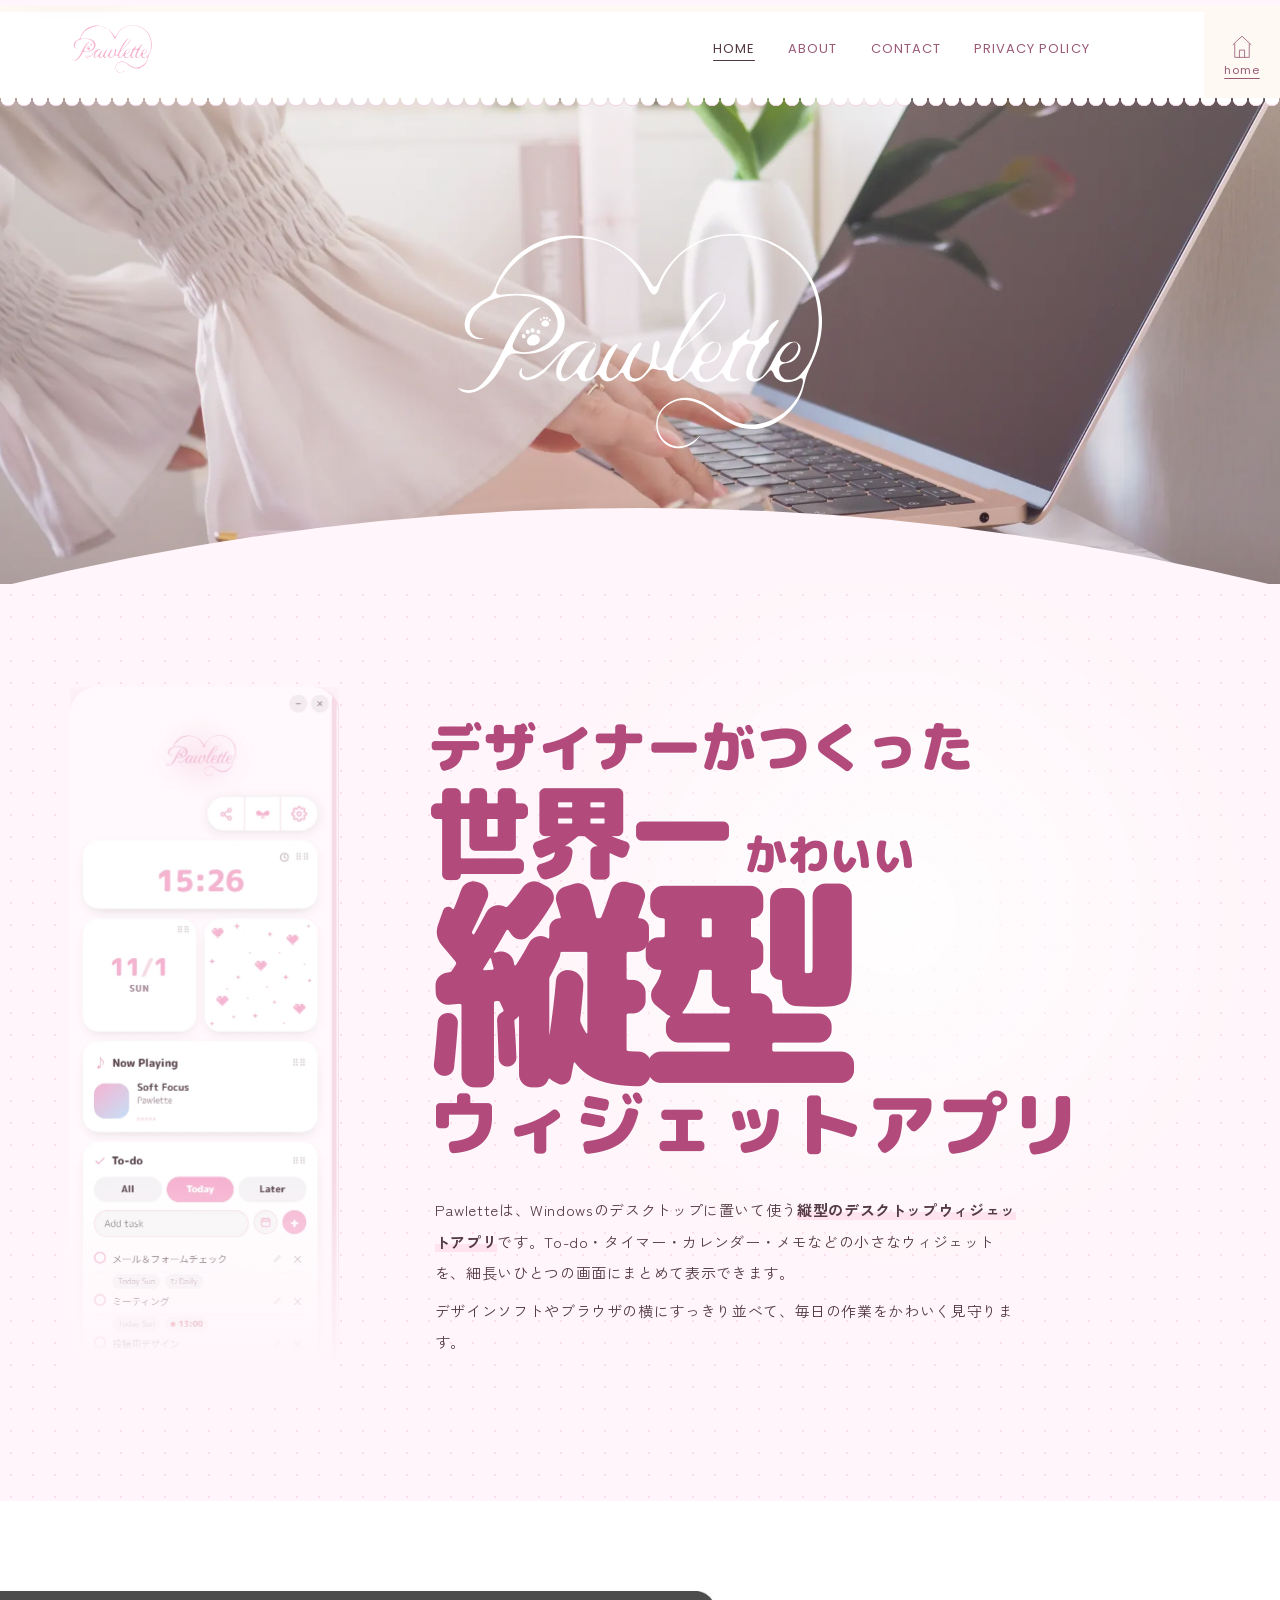
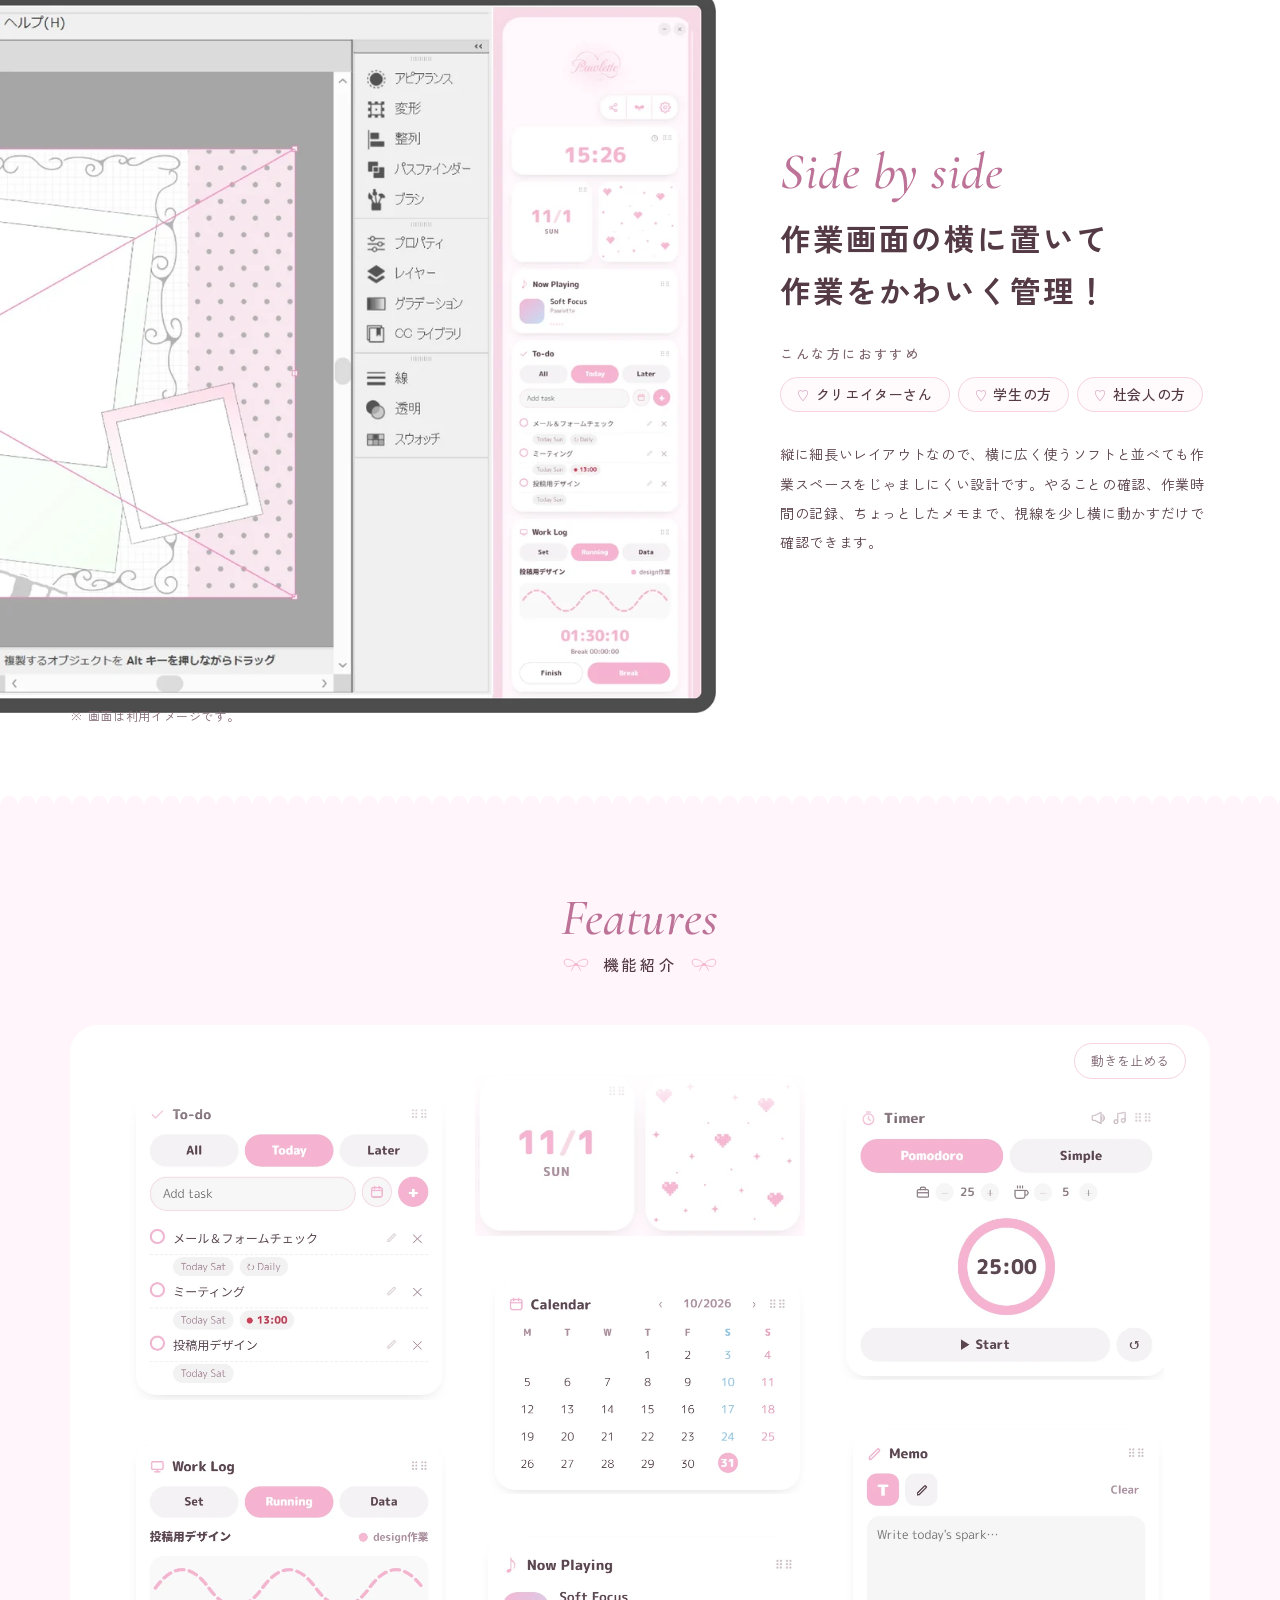
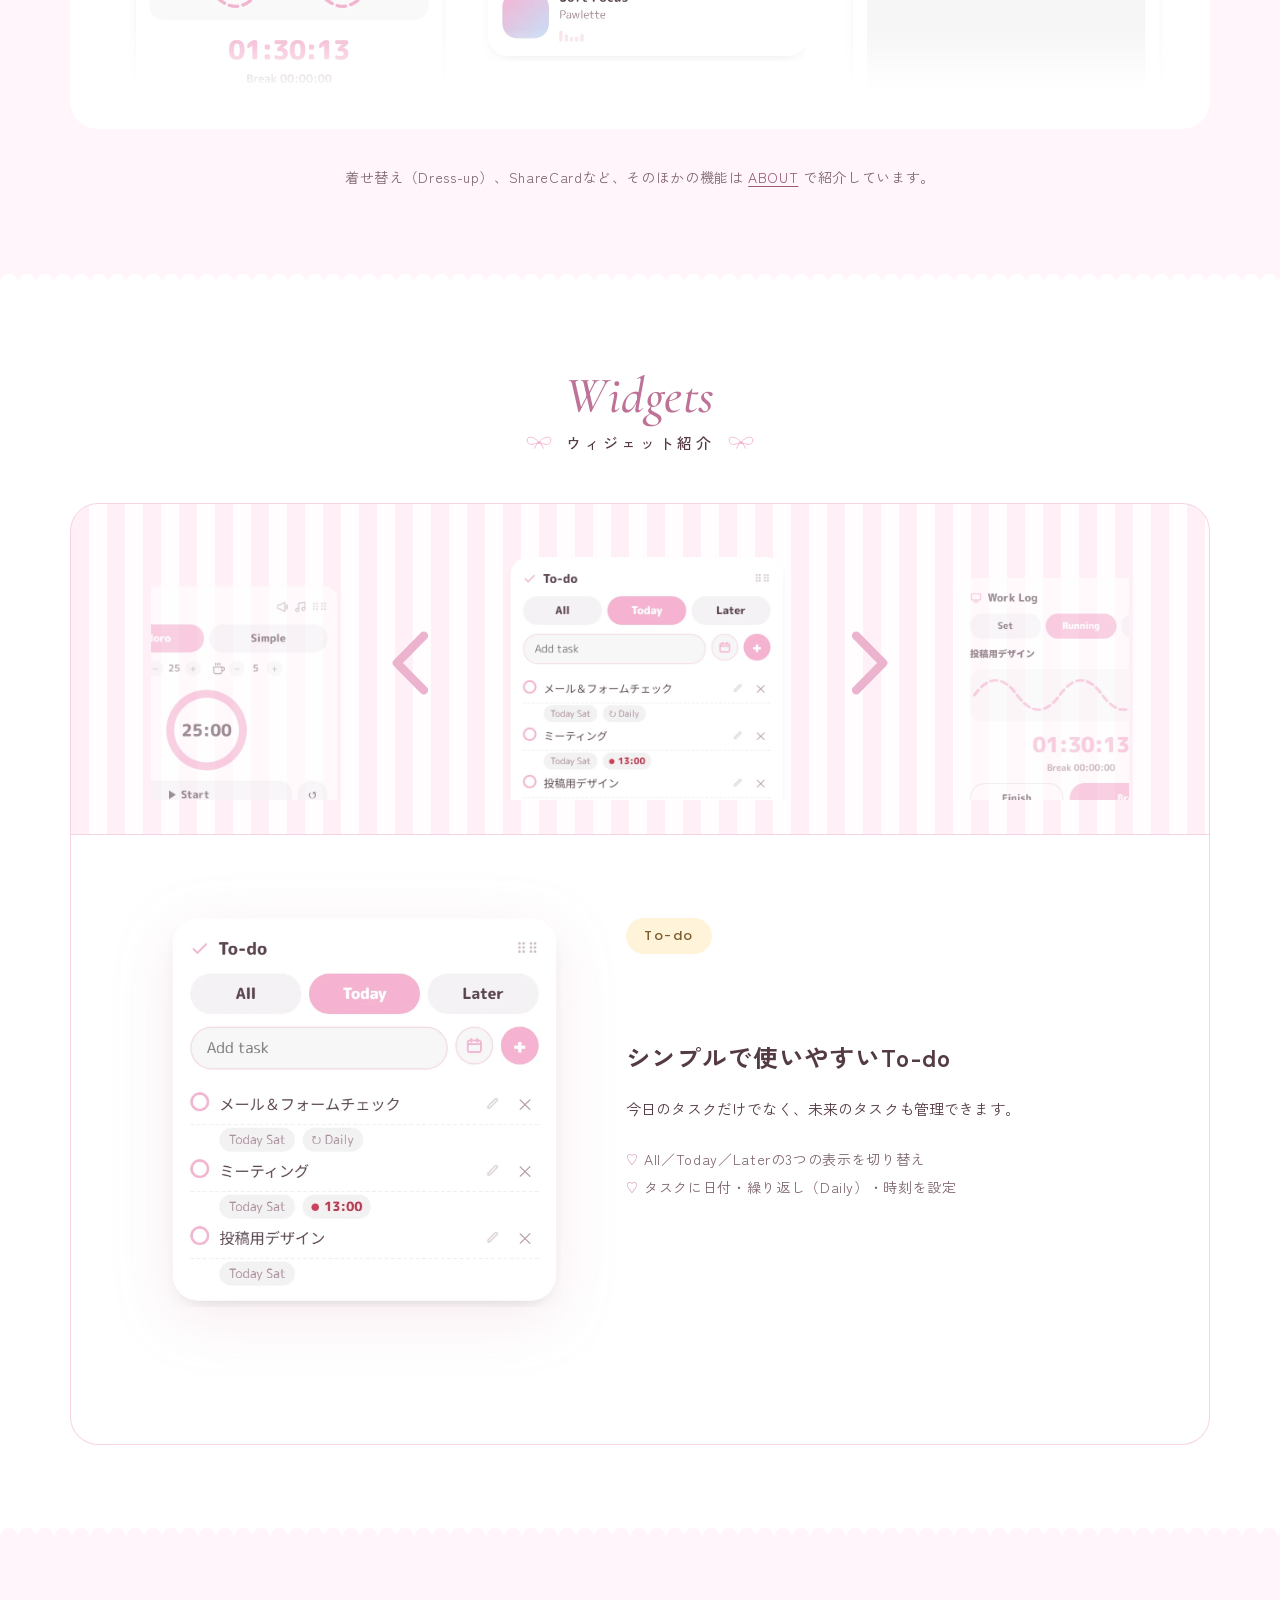
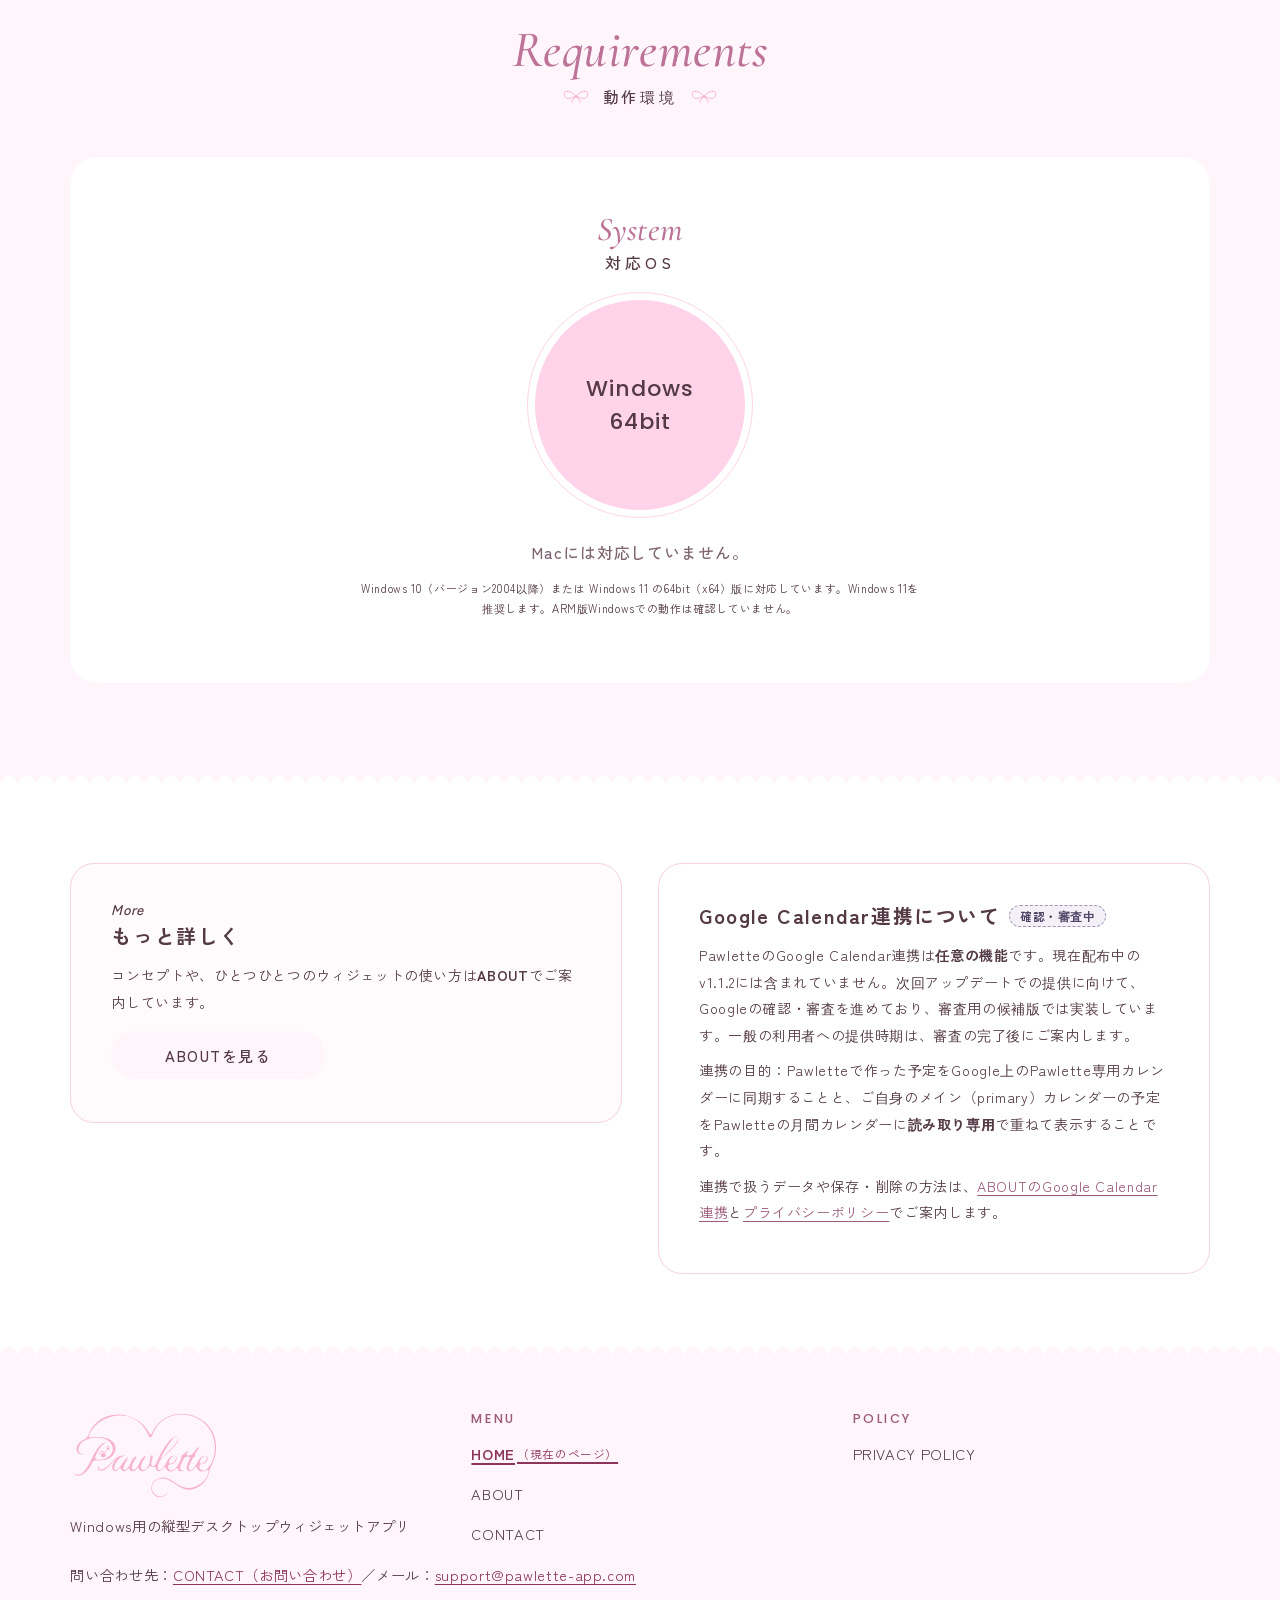
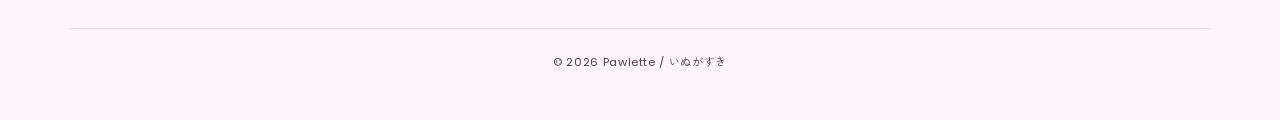
==== commit bbbecd7e: "Clarify that the optional Google Calendar integration reads only the main (primary) calendar; add fa" ====
--- a/index.html
+++ b/index.html
@@ -206,7 +206,7 @@
         <div class="h-more-gcal">
           <h2 id="gcal-home-title">Google Calendar連携について <span class="status status--planned" data-gs="index-status">確認・審査中</span></h2>
           <p data-gs="index-intro">PawletteのGoogle Calendar連携は<strong>任意の機能</strong>です。現在配布中のv1.1.2には含まれていません。次回アップデートでの提供に向けて、Googleの確認・審査を進めており、審査用の候補版では実装しています。一般の利用者への提供時期は、審査の完了後にご案内します。</p>
-          <p>連携の目的：Pawletteで作った予定をGoogle上のPawlette専用カレンダーに同期することと、ご自身のGoogleカレンダーの予定をPawletteの月間カレンダーに<strong>読み取り専用</strong>で重ねて表示することです。</p>
+          <p>連携の目的：Pawletteで作った予定をGoogle上のPawlette専用カレンダーに同期することと、ご自身のメイン（primary）カレンダーの予定をPawletteの月間カレンダーに<strong>読み取り専用</strong>で重ねて表示することです。</p>
           <p>連携で扱うデータや保存・削除の方法は、<a href="about.html#google-calendar">ABOUTのGoogle Calendar連携</a>と<a href="privacy.html#google-data">プライバシーポリシー</a>でご案内します。</p>
         </div>
       </div>
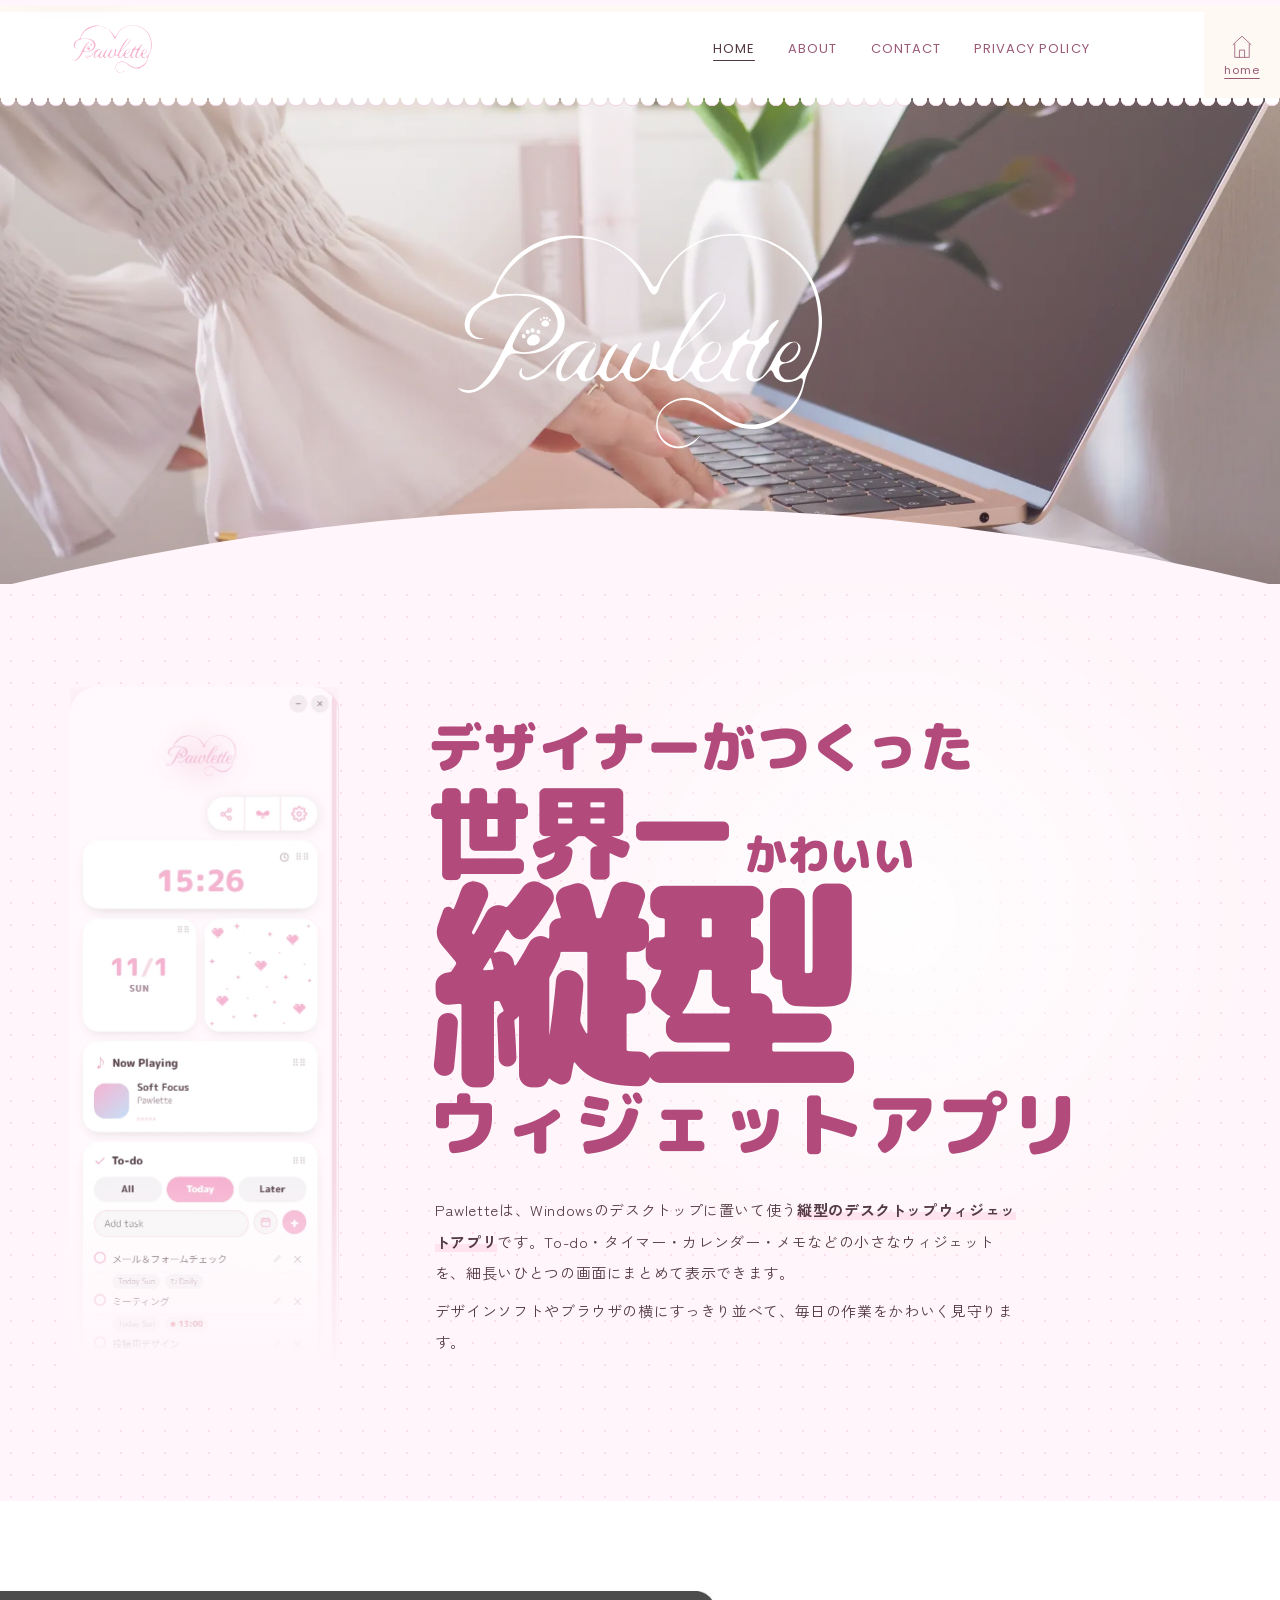
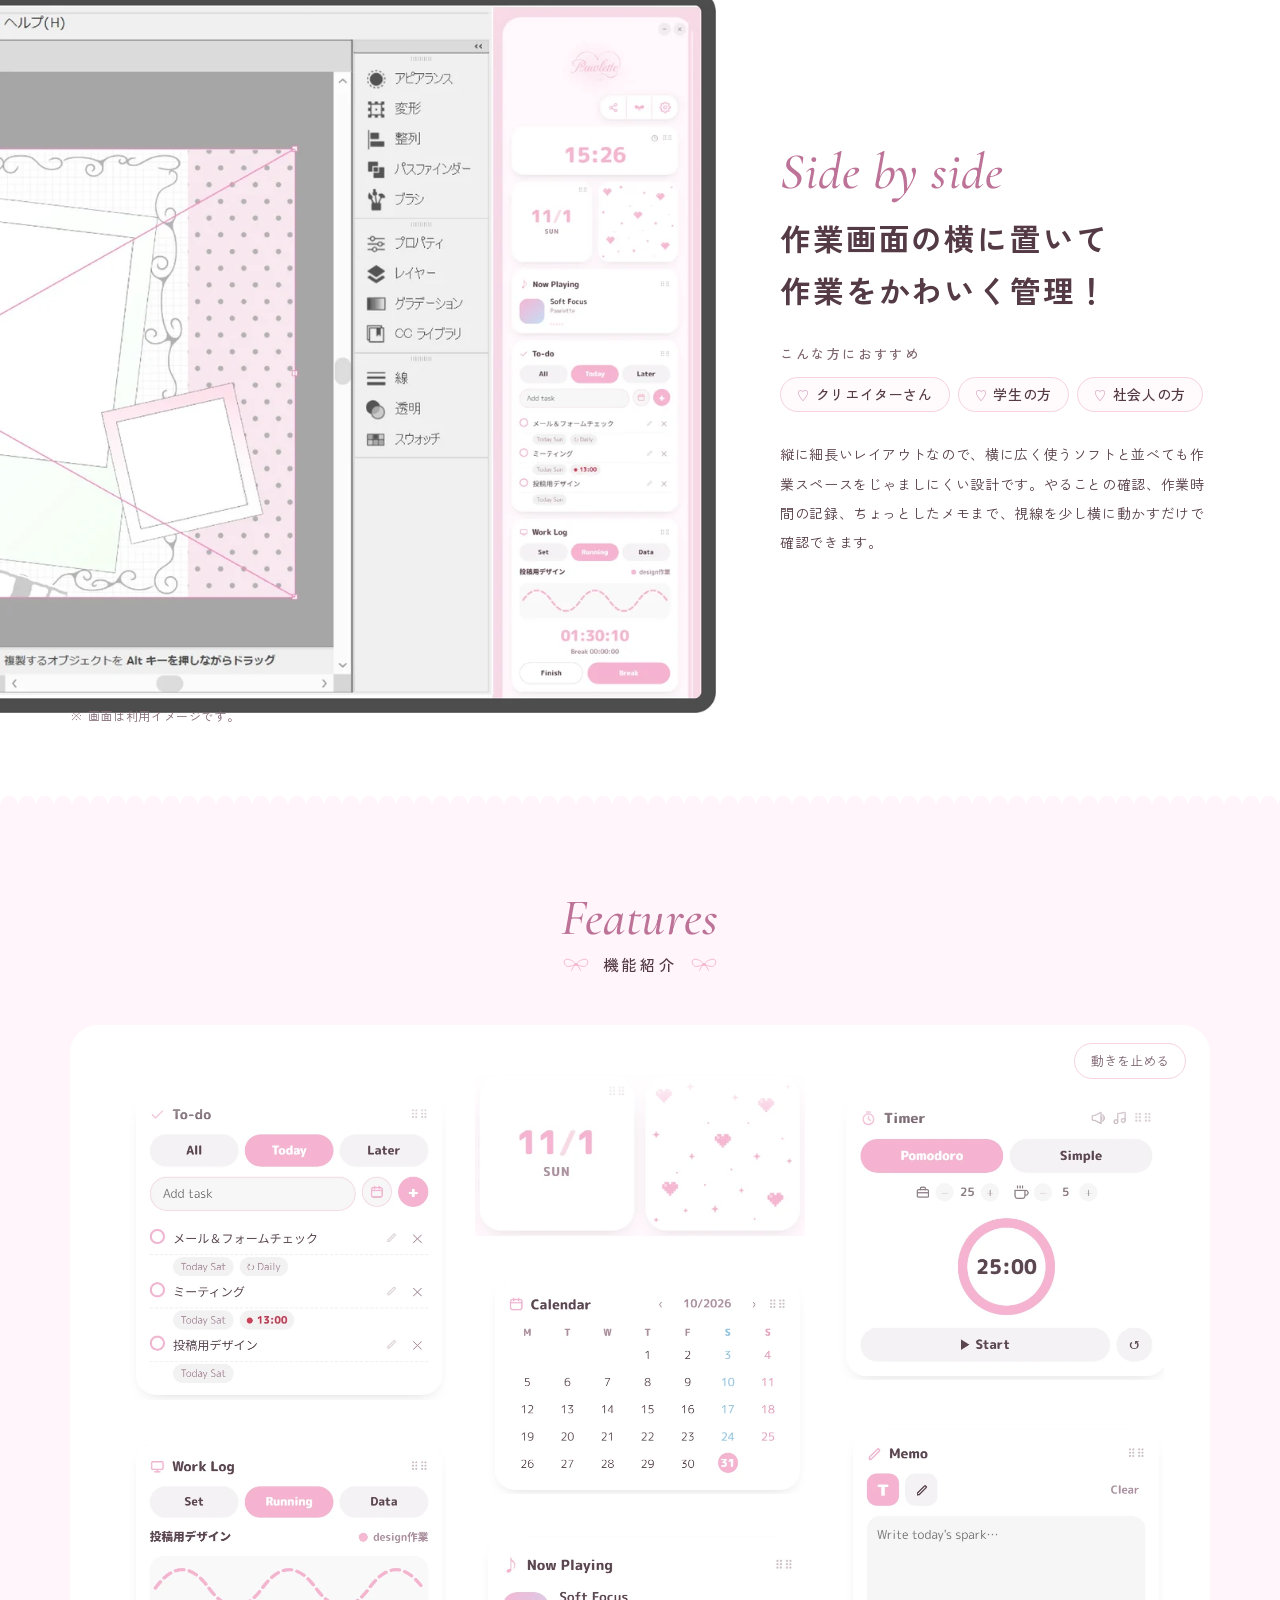
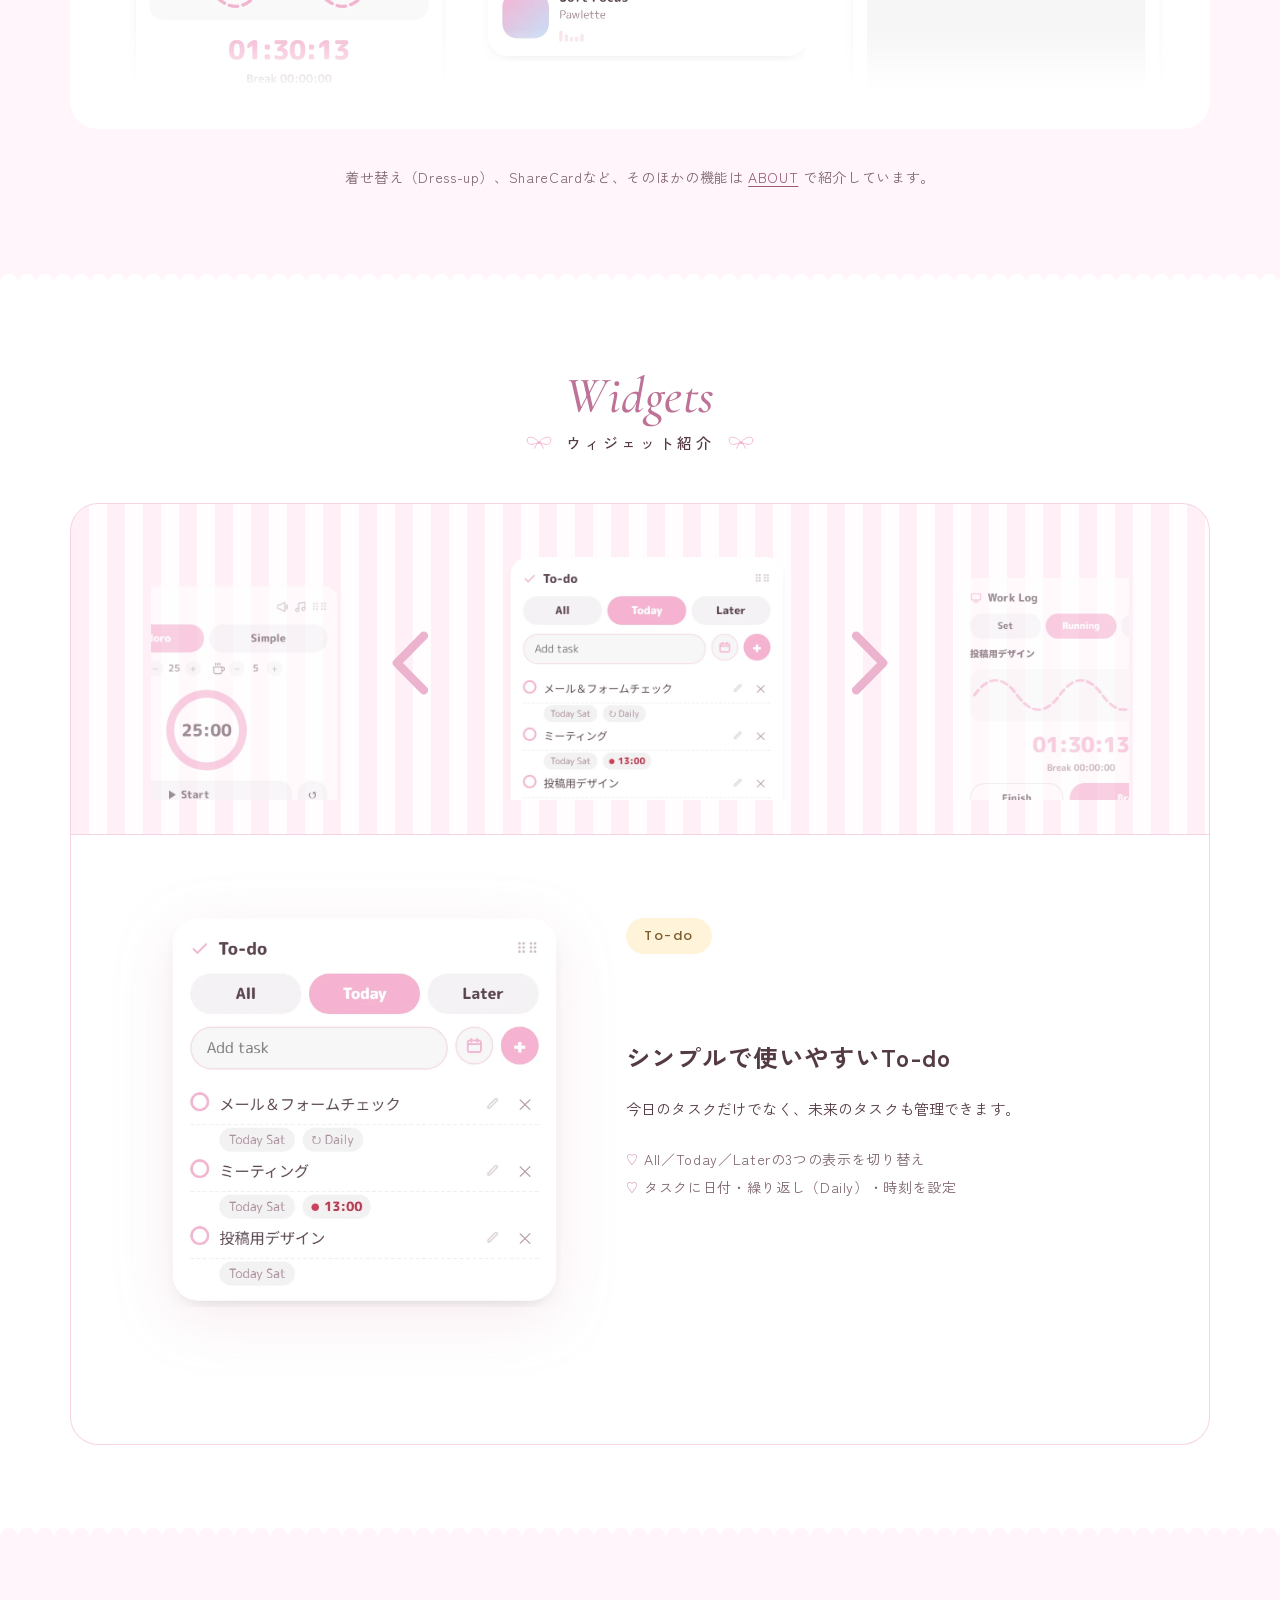
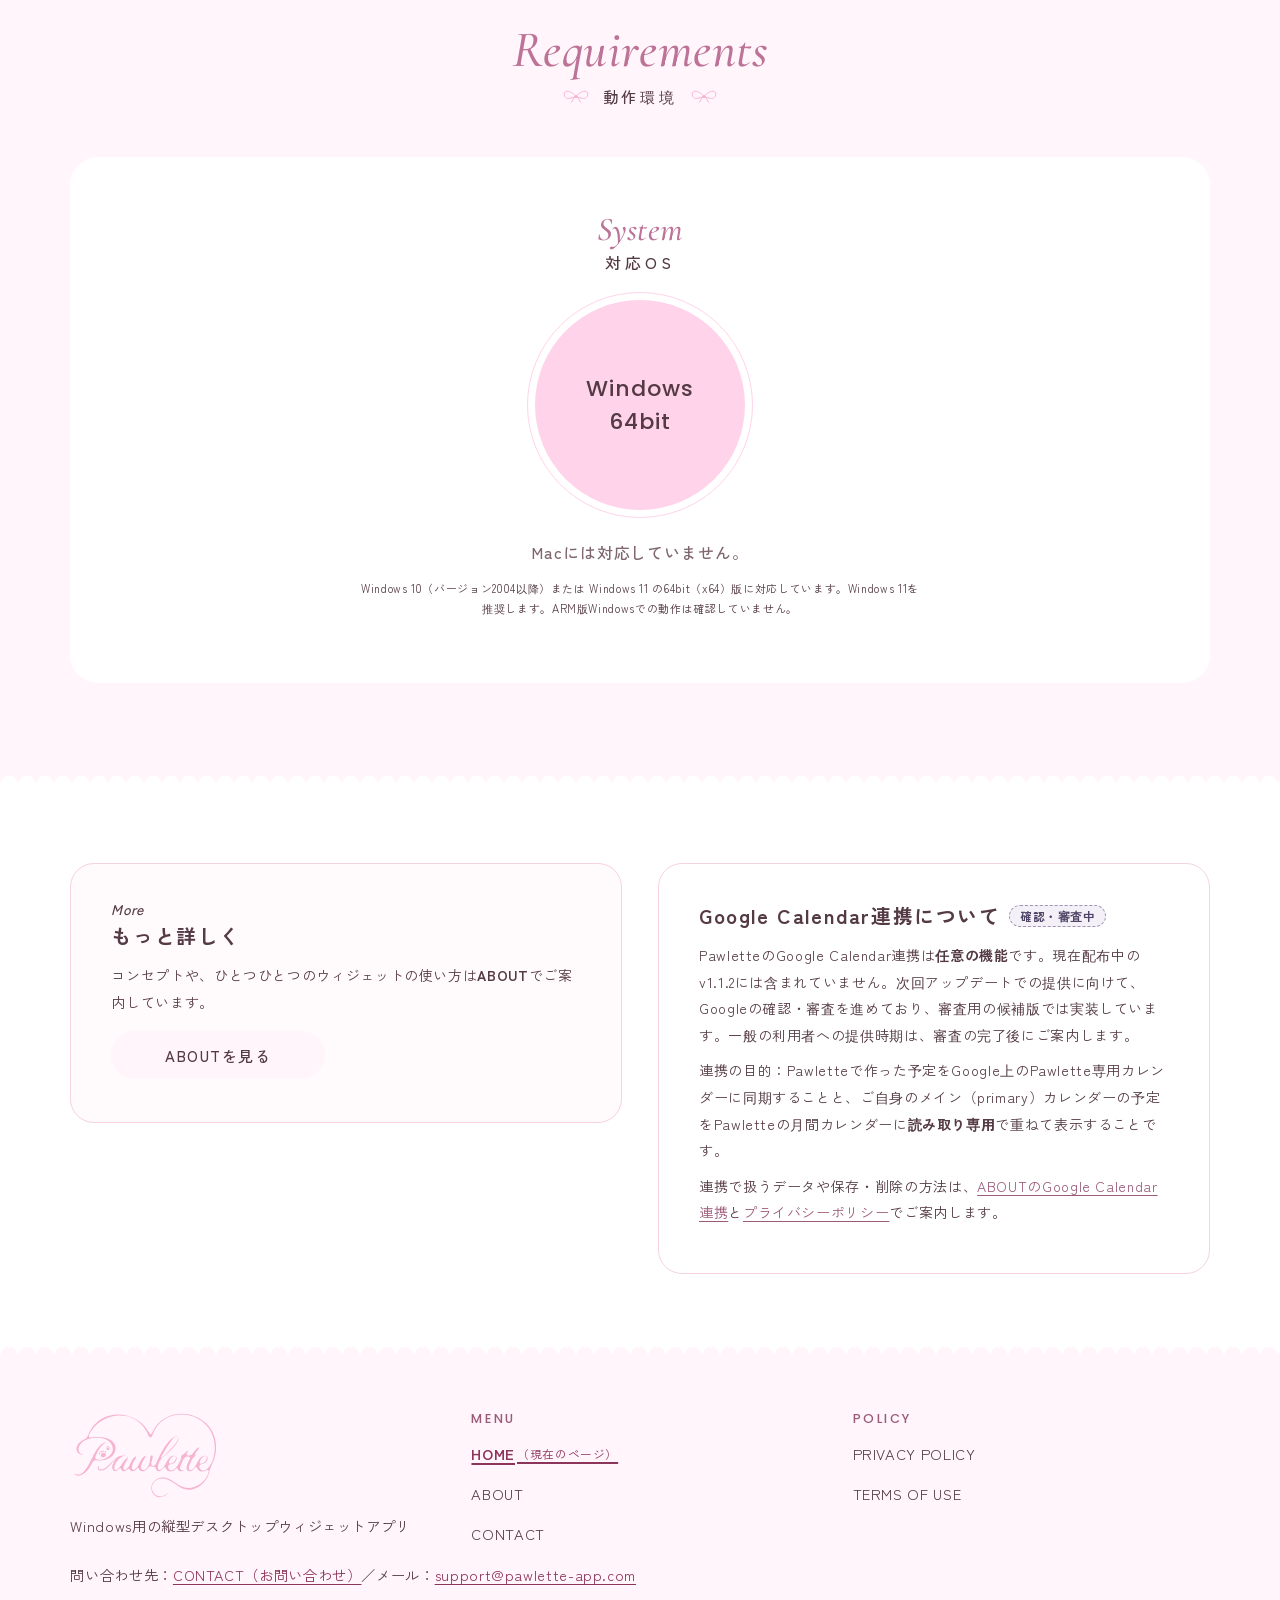
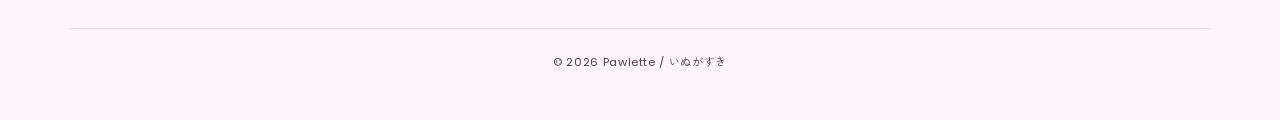
==== commit b5569d17: "Publish Terms of Use (version 2.0); add footer links and sitemap entry" ====
--- a/index.html
+++ b/index.html
@@ -233,6 +233,7 @@
             <h2>POLICY</h2>
             <ul>
             <li><a href="privacy.html">PRIVACY POLICY</a></li>
+            <li><a href="terms.html">TERMS OF USE</a></li>
             </ul>
           </nav>
         </div>
